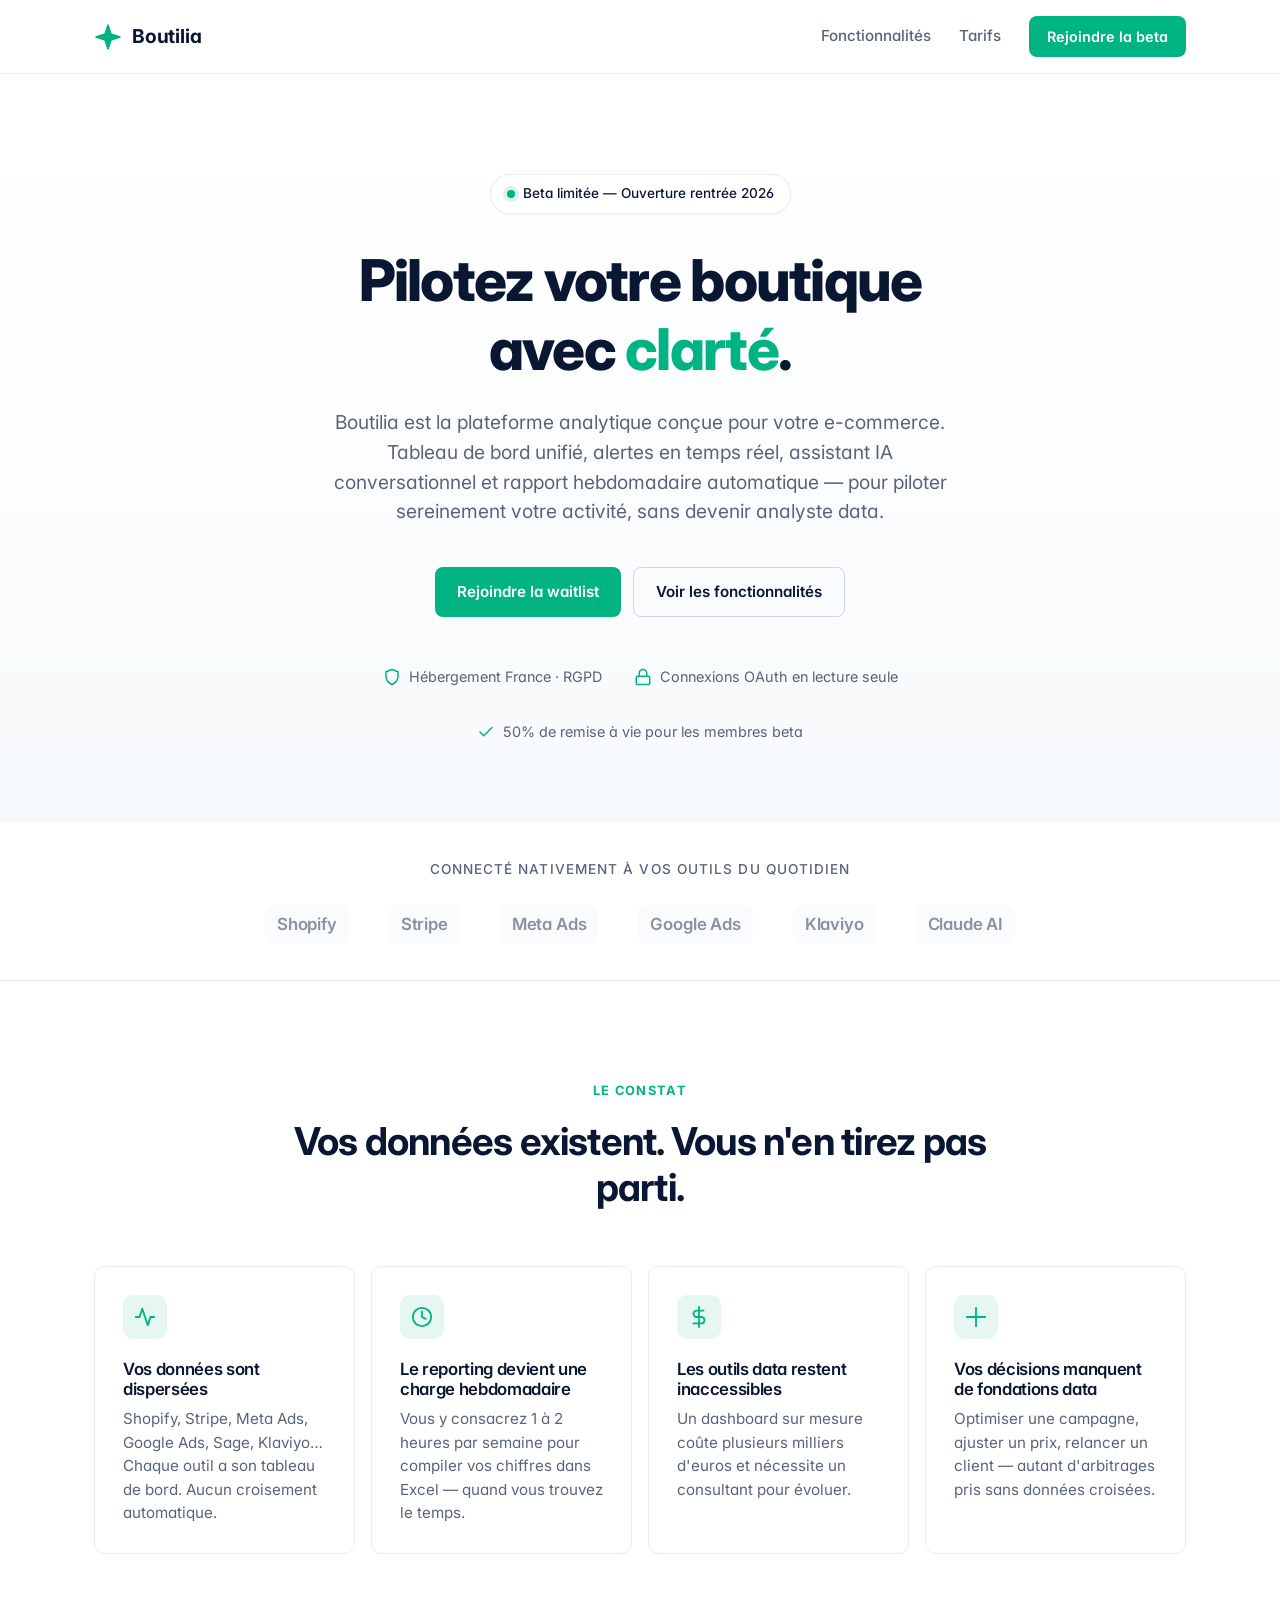
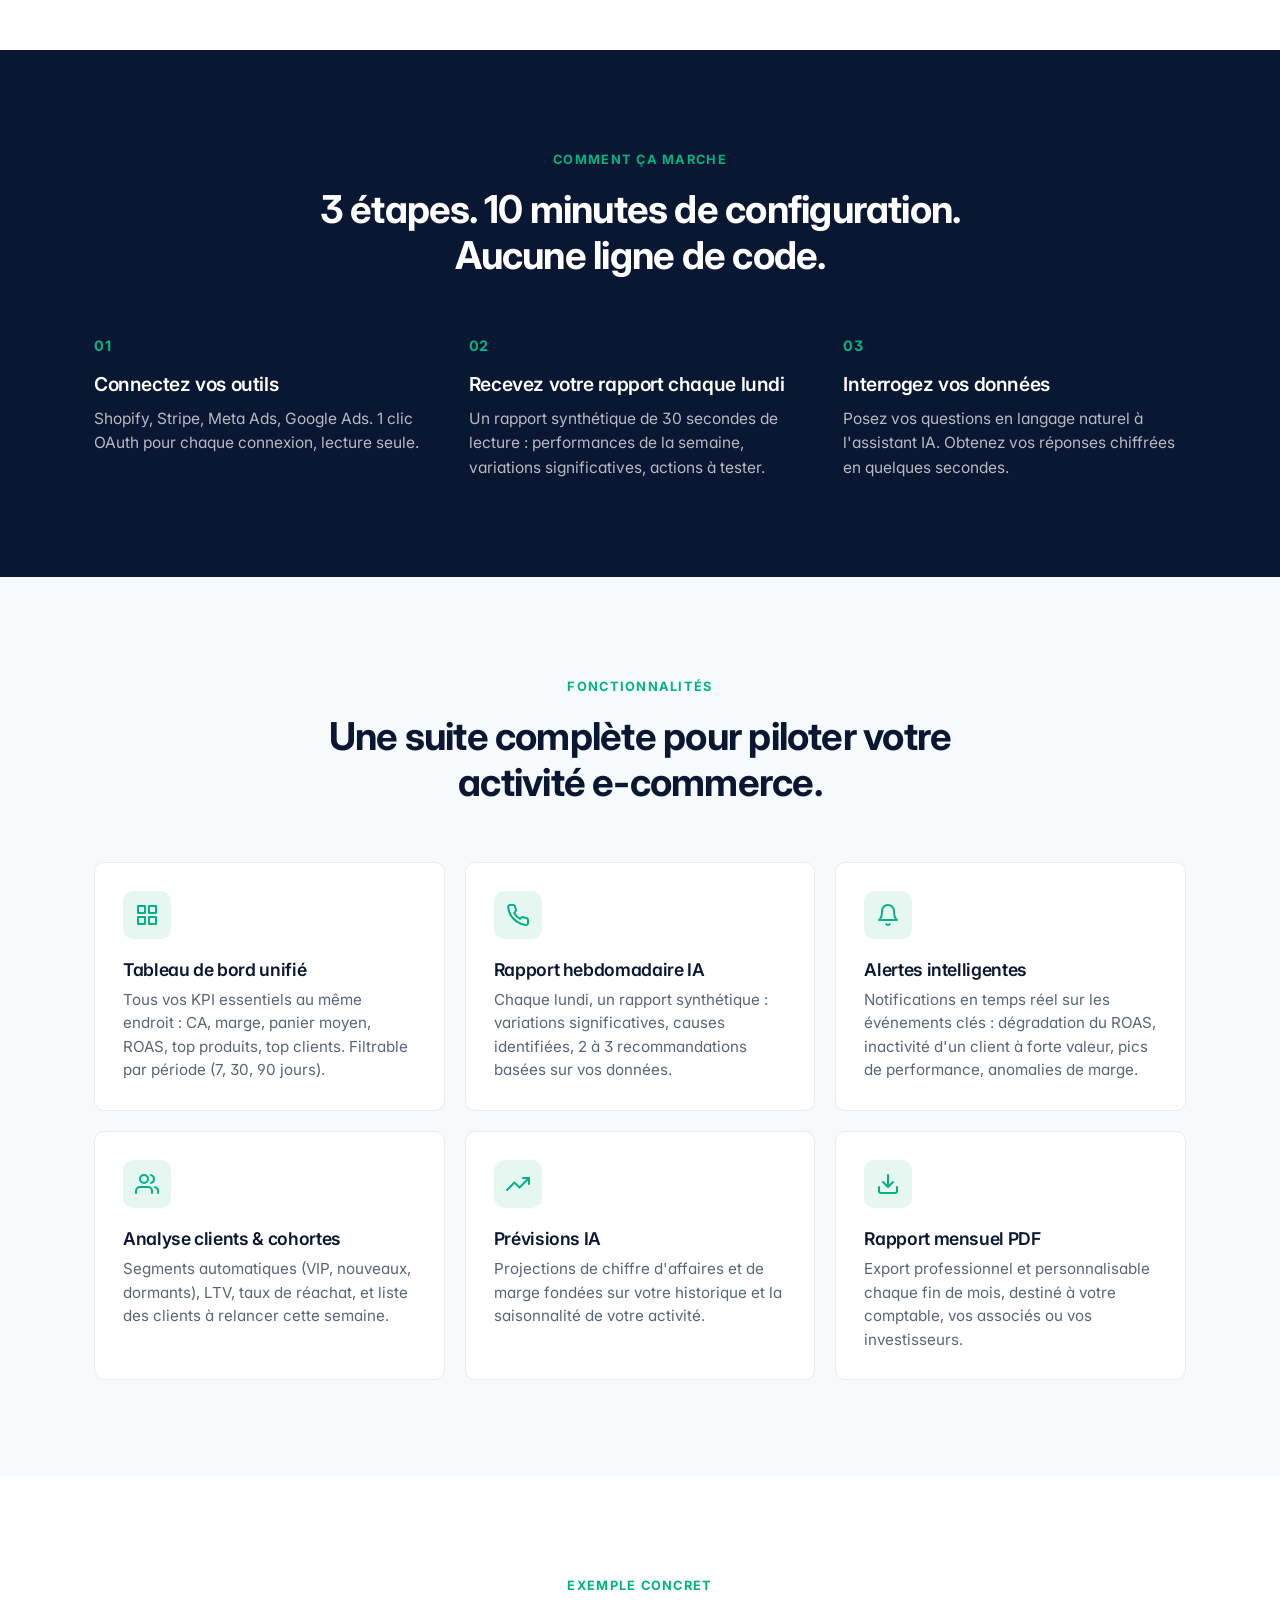
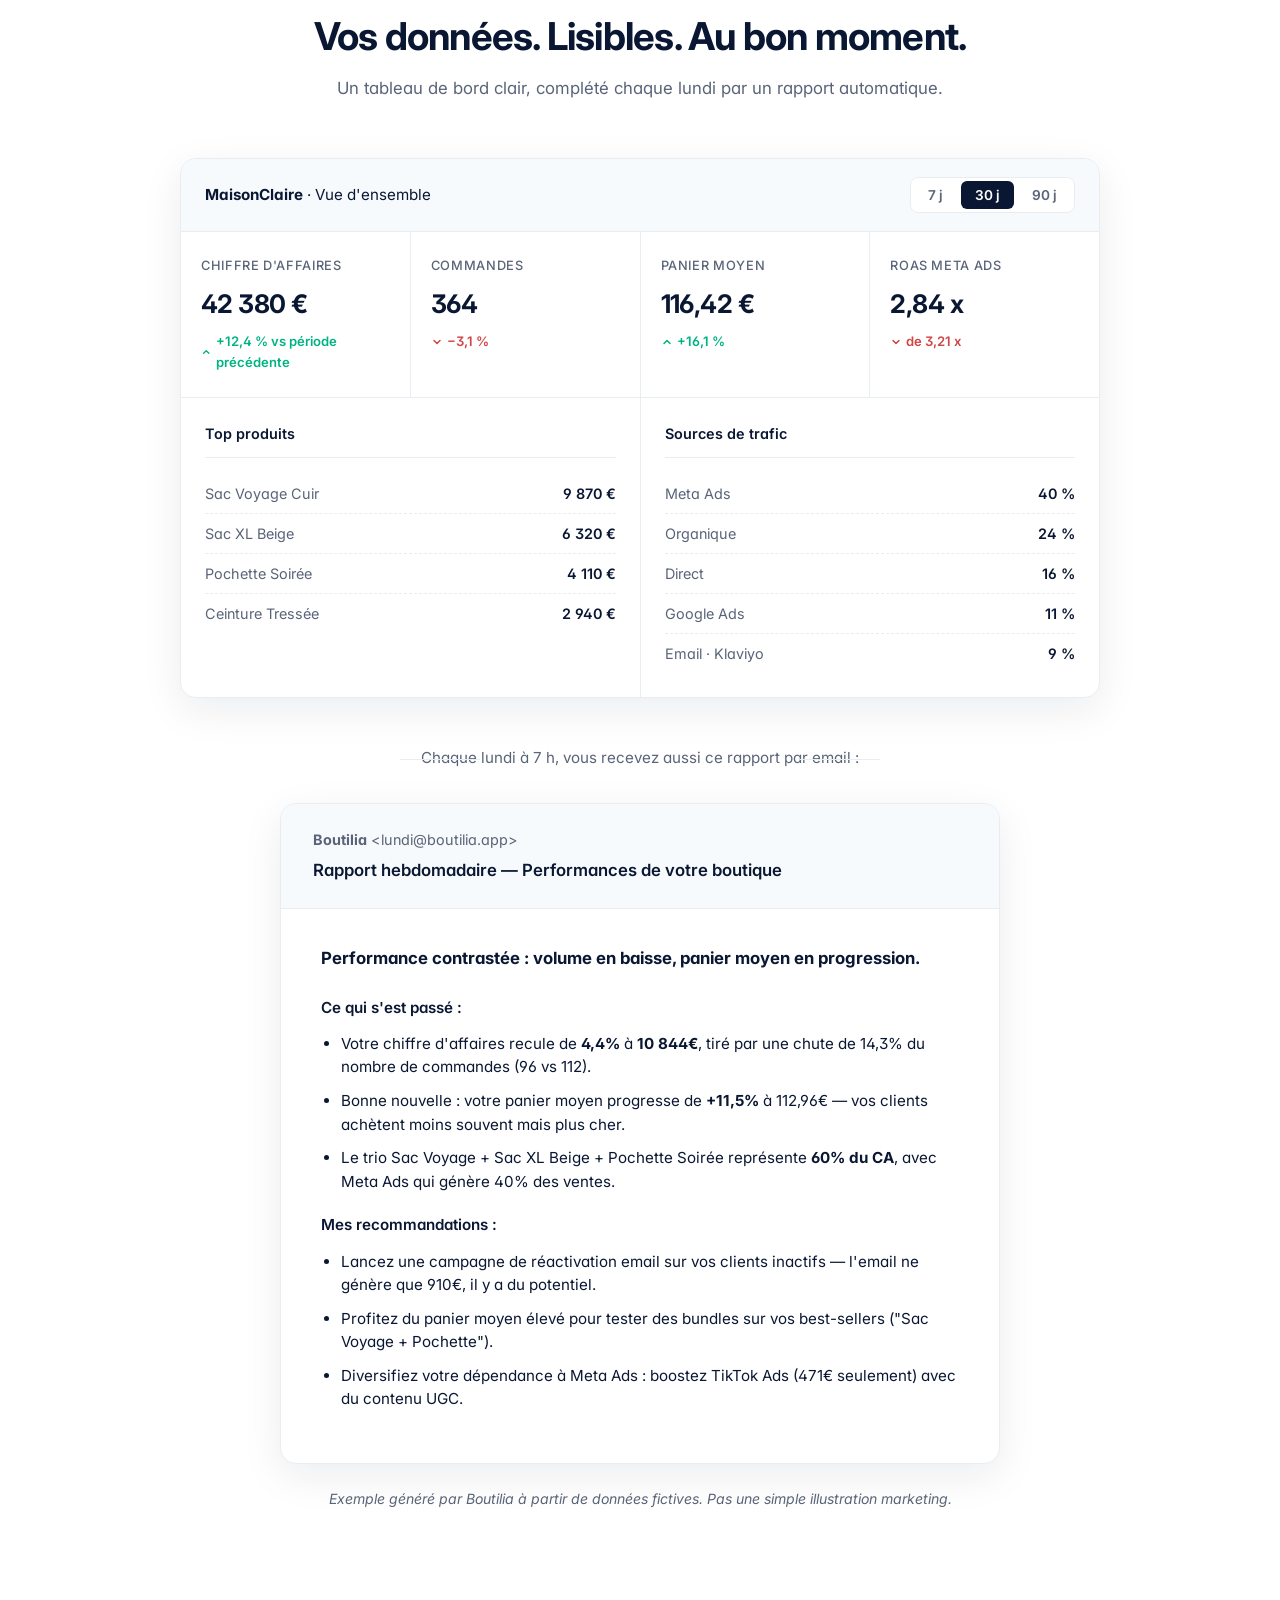
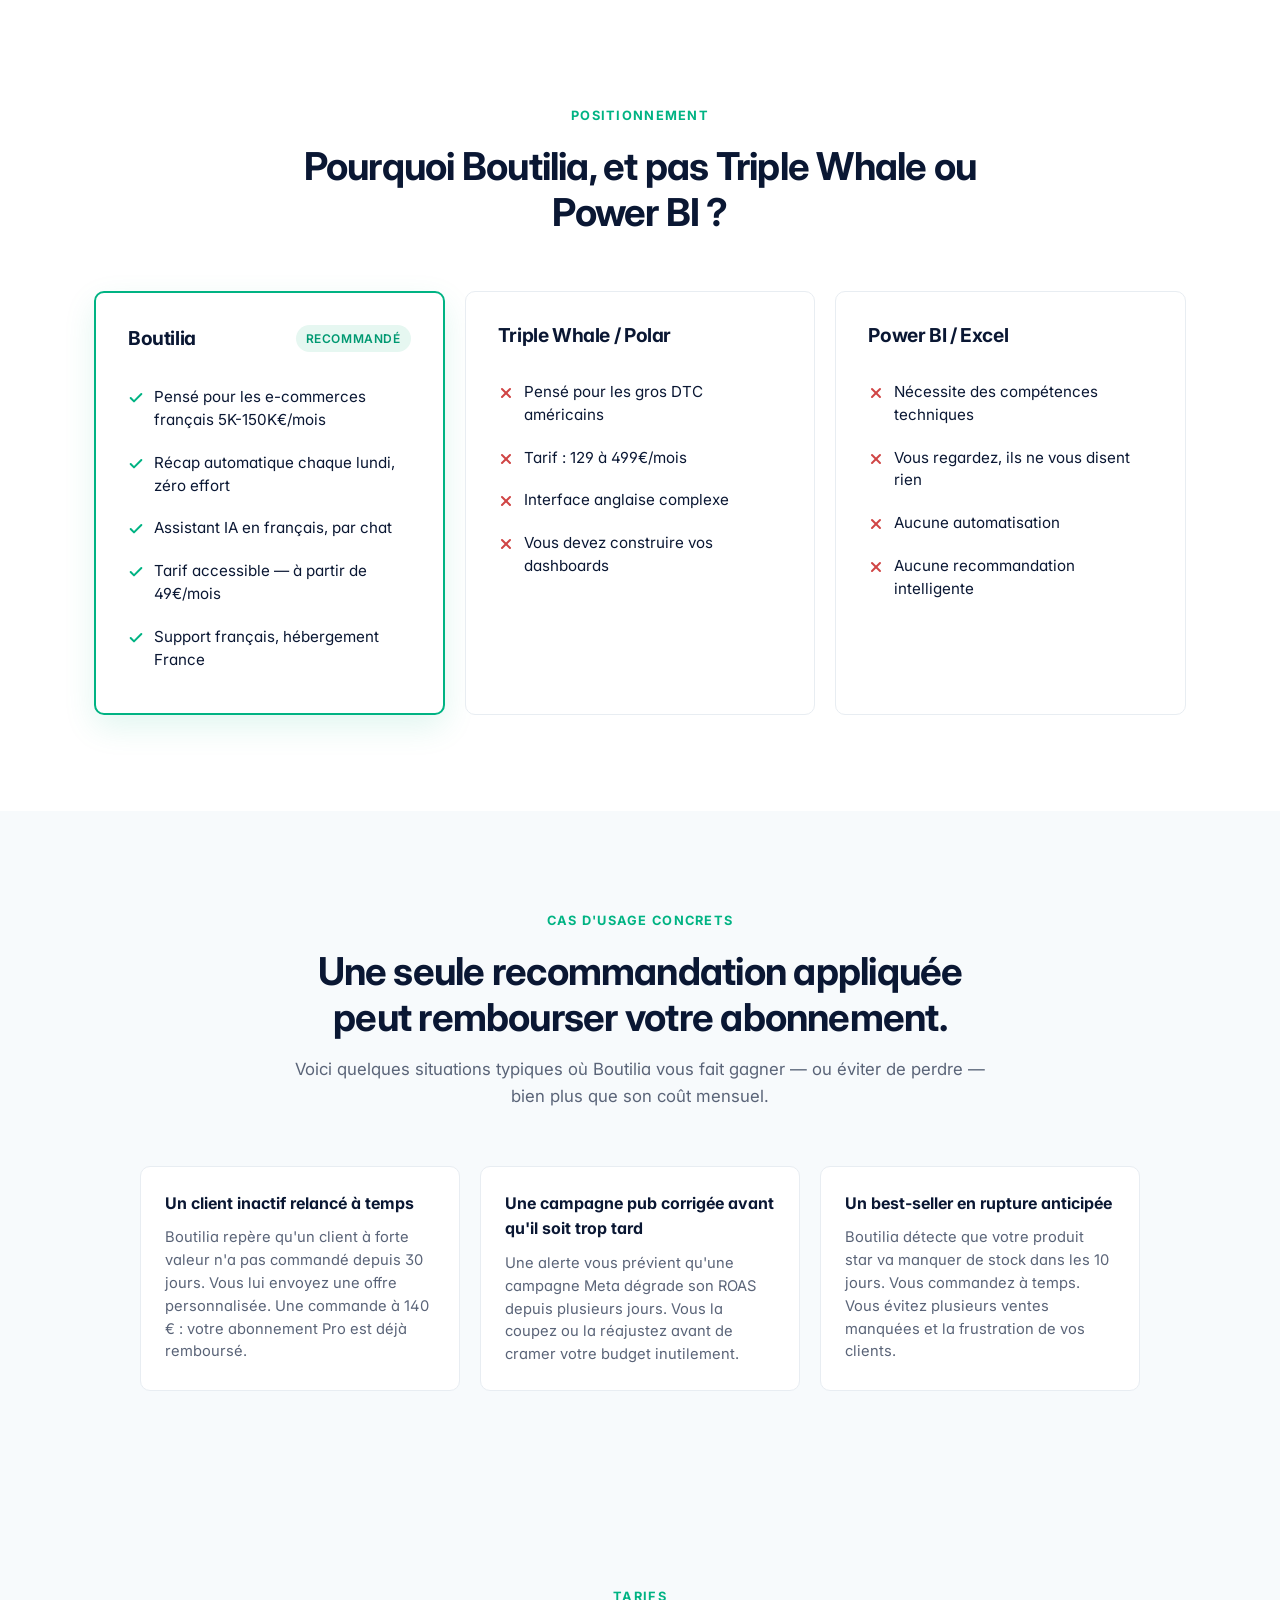
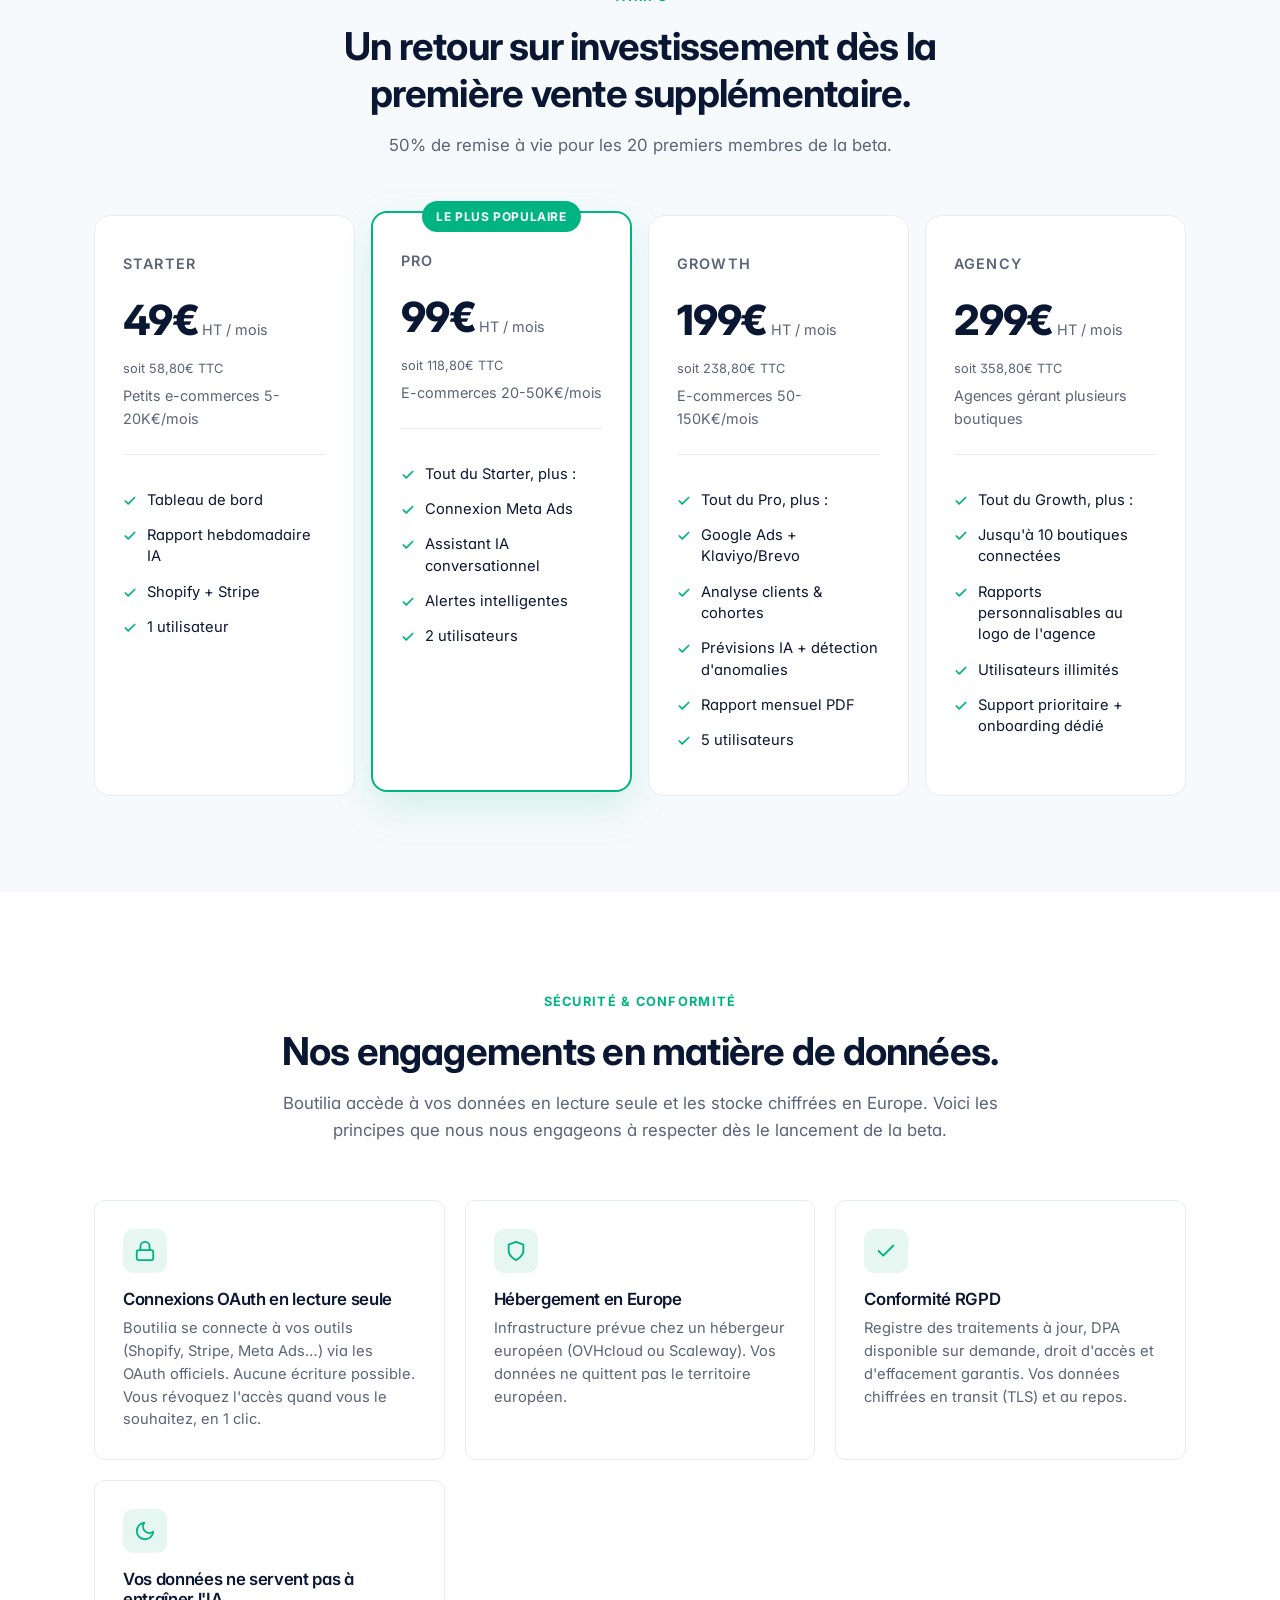
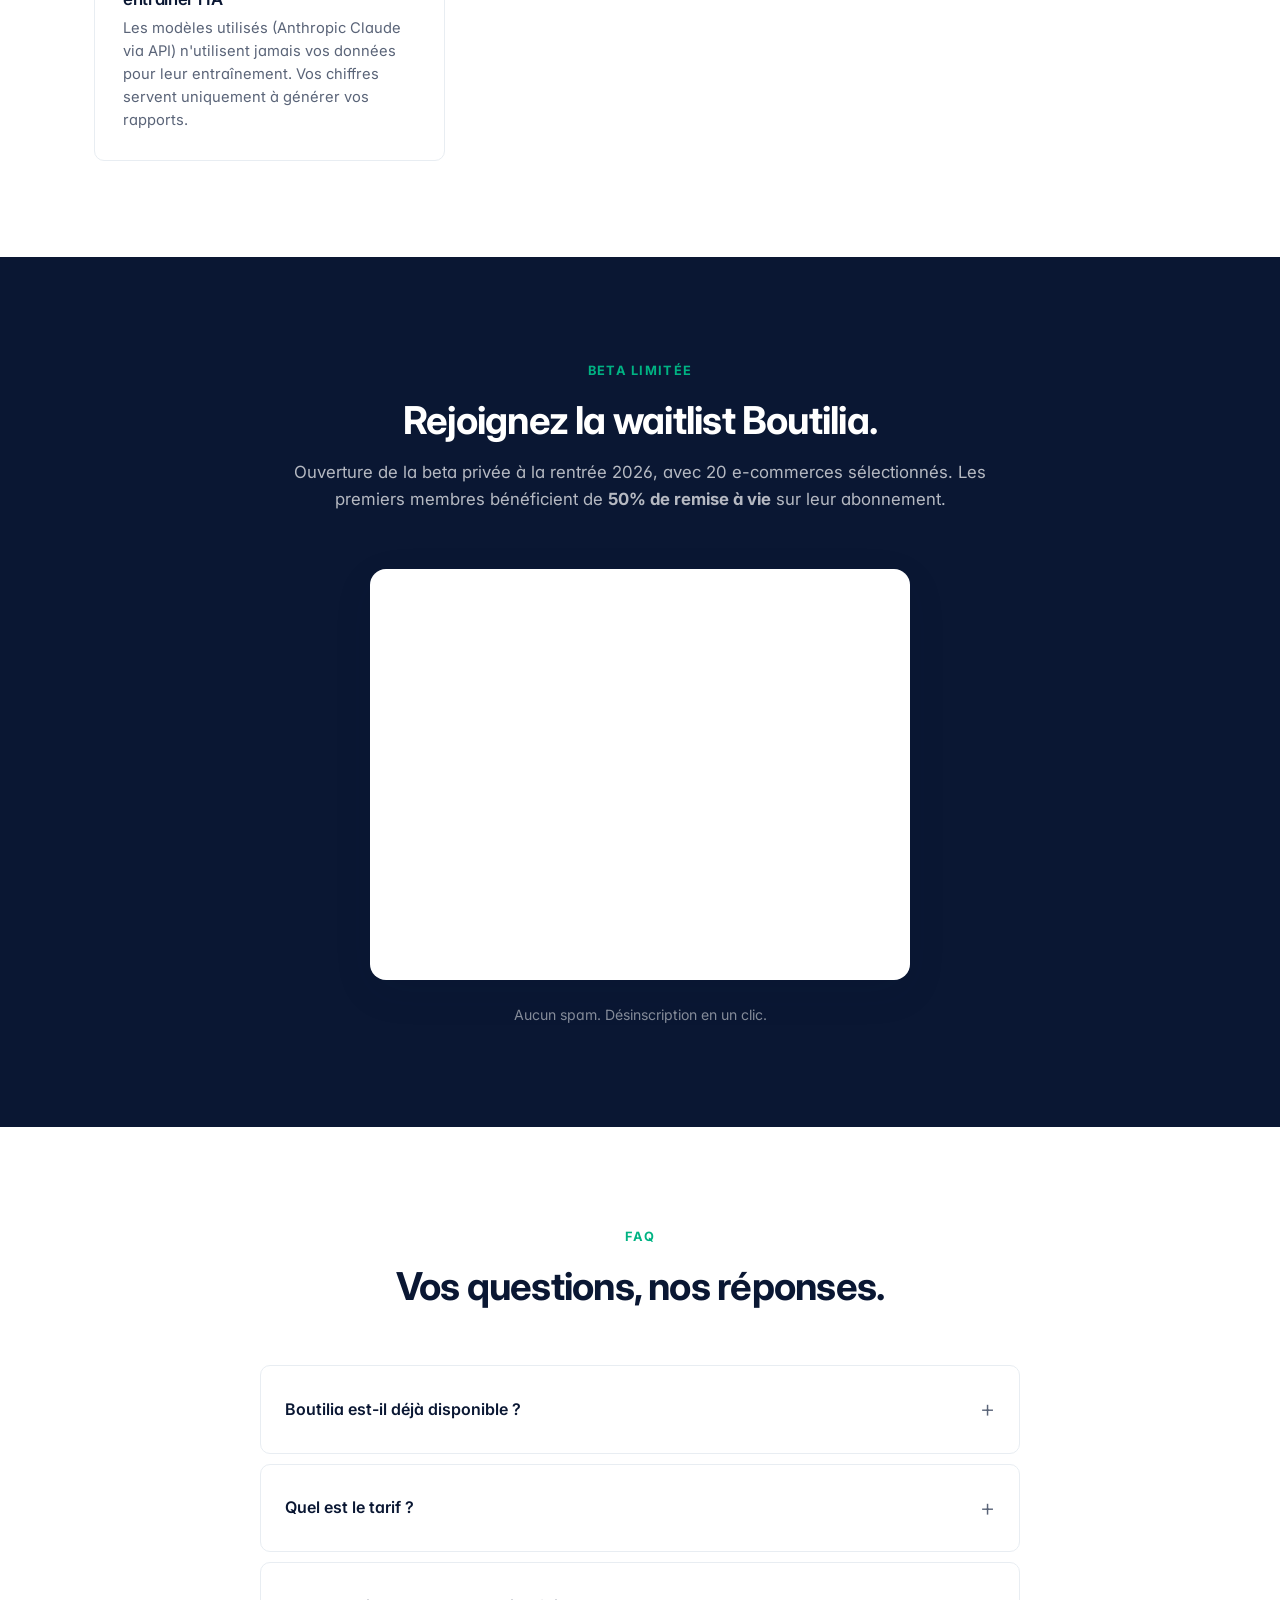
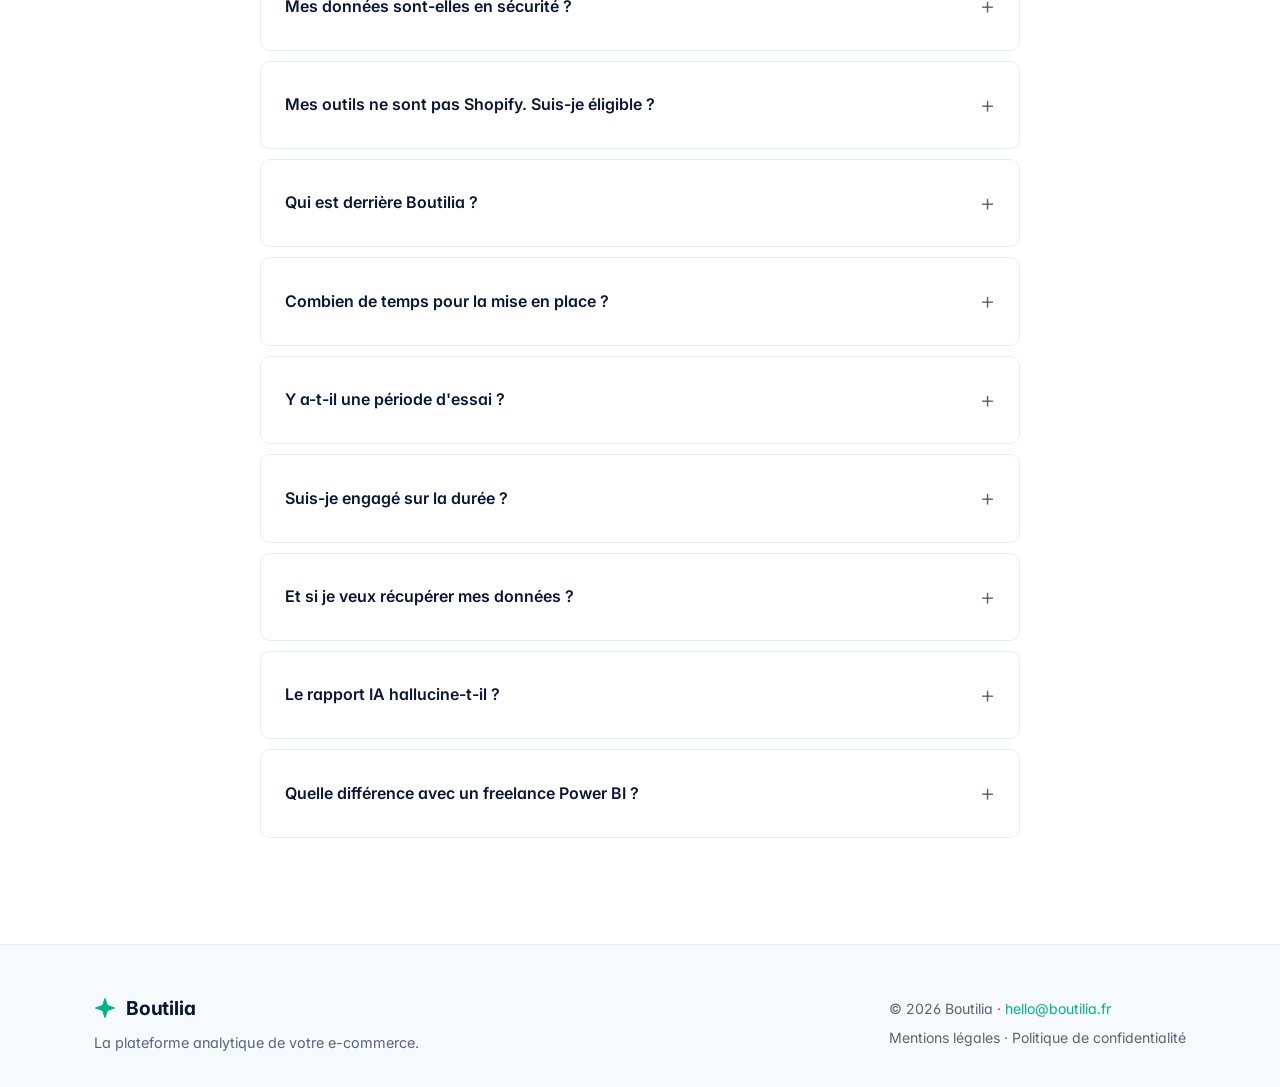
==== index.html @ 3c82848e "Initial landing" ====
<!DOCTYPE html>
<html lang="fr">
<head>
    <meta charset="UTF-8">
    <meta name="viewport" content="width=device-width, initial-scale=1.0">
    <title>Boutilia — La plateforme analytique intelligente pour votre e-commerce</title>
    <meta name="description" content="Tableau de bord, rapports IA et assistant conversationnel pour e-commerçants français. Pilotez votre boutique avec clarté, sans devenir analyste data.">

    <link rel="icon" type="image/svg+xml" href="favicon.svg">

    <link rel="preconnect" href="https://fonts.googleapis.com">
    <link rel="preconnect" href="https://fonts.gstatic.com" crossorigin>
    <link href="https://fonts.googleapis.com/css2?family=Inter:wght@400;500;600;700;800&display=swap" rel="stylesheet">

    <link rel="stylesheet" href="styles.css">
</head>
<body>

<nav>
    <div class="container nav-inner">
        <a href="#" class="logo">
            <svg width="28" height="28" viewBox="0 0 28 28" fill="none" xmlns="http://www.w3.org/2000/svg">
                <path d="M14 2L17 11L26 14L17 17L14 26L11 17L2 14L11 11L14 2Z" fill="#00B383" stroke="#00B383" stroke-width="1.5" stroke-linejoin="round"/>
            </svg>
            <span>Boutilia</span>
        </a>
        <div class="nav-actions">
            <a href="#features" class="nav-link">Fonctionnalités</a>
            <a href="#pricing" class="nav-link">Tarifs</a>
            <a href="#waitlist" class="btn btn-small">Rejoindre la beta</a>
        </div>
    </div>
</nav>

<!-- HERO -->
<section class="hero">
    <div class="container hero-inner">
        <div class="badge">
            <span class="badge-dot"></span>
            Beta limitée — Ouverture rentrée 2026
        </div>
        <h1>Pilotez votre boutique<br>avec <span class="accent">clarté</span>.</h1>
        <p class="lead">
            Boutilia est la plateforme analytique conçue pour votre e-commerce.
            Tableau de bord unifié, alertes en temps réel, assistant IA conversationnel
            et rapport hebdomadaire automatique — pour piloter sereinement votre activité,
            sans devenir analyste data.
        </p>
        <div class="hero-actions">
            <a href="#waitlist" class="btn btn-primary">Rejoindre la waitlist</a>
            <a href="#features" class="btn btn-ghost">Voir les fonctionnalités</a>
        </div>
        <div class="hero-trust">
            <div class="trust-item">
                <svg width="18" height="18" viewBox="0 0 24 24" fill="none" stroke="currentColor" stroke-width="2" stroke-linecap="round" stroke-linejoin="round">
                    <path d="M12 22s8-4 8-10V5l-8-3-8 3v7c0 6 8 10 8 10z"/>
                </svg>
                <span>Hébergement France · RGPD</span>
            </div>
            <div class="trust-item">
                <svg width="18" height="18" viewBox="0 0 24 24" fill="none" stroke="currentColor" stroke-width="2" stroke-linecap="round" stroke-linejoin="round">
                    <rect x="3" y="11" width="18" height="11" rx="2" ry="2"/>
                    <path d="M7 11V7a5 5 0 0 1 10 0v4"/>
                </svg>
                <span>Connexions OAuth en lecture seule</span>
            </div>
            <div class="trust-item">
                <svg width="18" height="18" viewBox="0 0 24 24" fill="none" stroke="currentColor" stroke-width="2" stroke-linecap="round" stroke-linejoin="round">
                    <polyline points="20 6 9 17 4 12"/>
                </svg>
                <span>50% de remise à vie pour les membres beta</span>
            </div>
        </div>
    </div>
</section>

<!-- TRUST BAR / LOGOS PARTENAIRES -->
<section class="trust-bar">
    <div class="container">
        <p class="trust-bar-label">Connecté nativement à vos outils du quotidien</p>
        <div class="logos-grid">
            <div class="brand-logo">Shopify</div>
            <div class="brand-logo">Stripe</div>
            <div class="brand-logo">Meta Ads</div>
            <div class="brand-logo">Google Ads</div>
            <div class="brand-logo">Klaviyo</div>
            <div class="brand-logo">Claude AI</div>
        </div>
    </div>
</section>

<!-- PROBLÈME -->
<section class="problem">
    <div class="container">
        <div class="section-head">
            <span class="eyebrow">Le constat</span>
            <h2>Vos données existent. Vous n'en tirez pas parti.</h2>
        </div>

        <div class="problems-grid">
            <div class="problem-card">
                <div class="icon-wrap">
                    <svg width="22" height="22" viewBox="0 0 24 24" fill="none" stroke="currentColor" stroke-width="2" stroke-linecap="round" stroke-linejoin="round">
                        <path d="M22 12h-4l-3 9L9 3l-3 9H2"/>
                    </svg>
                </div>
                <h3>Vos données sont dispersées</h3>
                <p>Shopify, Stripe, Meta Ads, Google Ads, Sage, Klaviyo… Chaque outil a son tableau de bord. Aucun croisement automatique.</p>
            </div>

            <div class="problem-card">
                <div class="icon-wrap">
                    <svg width="22" height="22" viewBox="0 0 24 24" fill="none" stroke="currentColor" stroke-width="2" stroke-linecap="round" stroke-linejoin="round">
                        <circle cx="12" cy="12" r="10"/>
                        <polyline points="12 6 12 12 16 14"/>
                    </svg>
                </div>
                <h3>Le reporting devient une charge hebdomadaire</h3>
                <p>Vous y consacrez 1 à 2 heures par semaine pour compiler vos chiffres dans Excel — quand vous trouvez le temps.</p>
            </div>

            <div class="problem-card">
                <div class="icon-wrap">
                    <svg width="22" height="22" viewBox="0 0 24 24" fill="none" stroke="currentColor" stroke-width="2" stroke-linecap="round" stroke-linejoin="round">
                        <line x1="12" y1="1" x2="12" y2="23"/>
                        <path d="M17 5H9.5a3.5 3.5 0 0 0 0 7h5a3.5 3.5 0 0 1 0 7H6"/>
                    </svg>
                </div>
                <h3>Les outils data restent inaccessibles</h3>
                <p>Un dashboard sur mesure coûte plusieurs milliers d'euros et nécessite un consultant pour évoluer.</p>
            </div>

            <div class="problem-card">
                <div class="icon-wrap">
                    <svg width="22" height="22" viewBox="0 0 24 24" fill="none" stroke="currentColor" stroke-width="2" stroke-linecap="round" stroke-linejoin="round">
                        <path d="M12 2v20M2 12h20"/>
                    </svg>
                </div>
                <h3>Vos décisions manquent de fondations data</h3>
                <p>Optimiser une campagne, ajuster un prix, relancer un client — autant d'arbitrages pris sans données croisées.</p>
            </div>
        </div>
    </div>
</section>

<!-- COMMENT ÇA MARCHE -->
<section class="how" id="how">
    <div class="container">
        <div class="section-head light">
            <span class="eyebrow">Comment ça marche</span>
            <h2>3 étapes. 10 minutes de configuration. Aucune ligne de code.</h2>
        </div>

        <div class="steps">
            <div class="step">
                <div class="step-num">01</div>
                <h3>Connectez vos outils</h3>
                <p>Shopify, Stripe, Meta Ads, Google Ads. 1 clic OAuth pour chaque connexion, lecture seule.</p>
            </div>
            <div class="step">
                <div class="step-num">02</div>
                <h3>Recevez votre rapport chaque lundi</h3>
                <p>Un rapport synthétique de 30 secondes de lecture : performances de la semaine, variations significatives, actions à tester.</p>
            </div>
            <div class="step">
                <div class="step-num">03</div>
                <h3>Interrogez vos données</h3>
                <p>Posez vos questions en langage naturel à l'assistant IA. Obtenez vos réponses chiffrées en quelques secondes.</p>
            </div>
        </div>
    </div>
</section>

<!-- FONCTIONNALITÉS -->
<section class="features" id="features">
    <div class="container">
        <div class="section-head">
            <span class="eyebrow">Fonctionnalités</span>
            <h2>Une suite complète pour piloter votre activité e-commerce.</h2>
        </div>

        <div class="features-grid">
            <div class="feature">
                <div class="feature-icon">
                    <svg width="24" height="24" viewBox="0 0 24 24" fill="none" stroke="currentColor" stroke-width="2" stroke-linecap="round" stroke-linejoin="round">
                        <rect x="3" y="3" width="7" height="7"/>
                        <rect x="14" y="3" width="7" height="7"/>
                        <rect x="14" y="14" width="7" height="7"/>
                        <rect x="3" y="14" width="7" height="7"/>
                    </svg>
                </div>
                <h3>Tableau de bord unifié</h3>
                <p>Tous vos KPI essentiels au même endroit : CA, marge, panier moyen, ROAS, top produits, top clients. Filtrable par période (7, 30, 90 jours).</p>
            </div>

            <div class="feature">
                <div class="feature-icon">
                    <svg width="24" height="24" viewBox="0 0 24 24" fill="none" stroke="currentColor" stroke-width="2" stroke-linecap="round" stroke-linejoin="round">
                        <path d="M22 16.92v3a2 2 0 0 1-2.18 2 19.79 19.79 0 0 1-8.63-3.07 19.5 19.5 0 0 1-6-6 19.79 19.79 0 0 1-3.07-8.67A2 2 0 0 1 4.11 2h3a2 2 0 0 1 2 1.72 12.84 12.84 0 0 0 .7 2.81 2 2 0 0 1-.45 2.11L8.09 9.91a16 16 0 0 0 6 6l1.27-1.27a2 2 0 0 1 2.11-.45 12.84 12.84 0 0 0 2.81.7A2 2 0 0 1 22 16.92z"/>
                    </svg>
                </div>
                <h3>Rapport hebdomadaire IA</h3>
                <p>Chaque lundi, un rapport synthétique : variations significatives, causes identifiées, 2 à 3 recommandations basées sur vos données.</p>
            </div>

            <div class="feature">
                <div class="feature-icon">
                    <svg width="24" height="24" viewBox="0 0 24 24" fill="none" stroke="currentColor" stroke-width="2" stroke-linecap="round" stroke-linejoin="round">
                        <path d="M18 8A6 6 0 0 0 6 8c0 7-3 9-3 9h18s-3-2-3-9"/>
                        <path d="M13.73 21a2 2 0 0 1-3.46 0"/>
                    </svg>
                </div>
                <h3>Alertes intelligentes</h3>
                <p>Notifications en temps réel sur les événements clés : dégradation du ROAS, inactivité d'un client à forte valeur, pics de performance, anomalies de marge.</p>
            </div>

            <div class="feature">
                <div class="feature-icon">
                    <svg width="24" height="24" viewBox="0 0 24 24" fill="none" stroke="currentColor" stroke-width="2" stroke-linecap="round" stroke-linejoin="round">
                        <path d="M17 21v-2a4 4 0 0 0-4-4H5a4 4 0 0 0-4 4v2"/>
                        <circle cx="9" cy="7" r="4"/>
                        <path d="M23 21v-2a4 4 0 0 0-3-3.87"/>
                        <path d="M16 3.13a4 4 0 0 1 0 7.75"/>
                    </svg>
                </div>
                <h3>Analyse clients & cohortes</h3>
                <p>Segments automatiques (VIP, nouveaux, dormants), LTV, taux de réachat, et liste des clients à relancer cette semaine.</p>
            </div>

            <div class="feature">
                <div class="feature-icon">
                    <svg width="24" height="24" viewBox="0 0 24 24" fill="none" stroke="currentColor" stroke-width="2" stroke-linecap="round" stroke-linejoin="round">
                        <polyline points="23 6 13.5 15.5 8.5 10.5 1 18"/>
                        <polyline points="17 6 23 6 23 12"/>
                    </svg>
                </div>
                <h3>Prévisions IA</h3>
                <p>Projections de chiffre d'affaires et de marge fondées sur votre historique et la saisonnalité de votre activité.</p>
            </div>

            <div class="feature">
                <div class="feature-icon">
                    <svg width="24" height="24" viewBox="0 0 24 24" fill="none" stroke="currentColor" stroke-width="2" stroke-linecap="round" stroke-linejoin="round">
                        <path d="M21 15v4a2 2 0 0 1-2 2H5a2 2 0 0 1-2-2v-4"/>
                        <polyline points="7 10 12 15 17 10"/>
                        <line x1="12" y1="15" x2="12" y2="3"/>
                    </svg>
                </div>
                <h3>Rapport mensuel PDF</h3>
                <p>Export professionnel et personnalisable chaque fin de mois, destiné à votre comptable, vos associés ou vos investisseurs.</p>
            </div>
        </div>
    </div>
</section>

<!-- DÉMO -->
<section class="demo">
    <div class="container">
        <div class="section-head">
            <span class="eyebrow">Exemple concret</span>
            <h2>Vos données. Lisibles. Au bon moment.</h2>
            <p class="section-sub">Un tableau de bord clair, complété chaque lundi par un rapport automatique.</p>
        </div>

        <!-- DASHBOARD MOCKUP -->
        <div class="dashboard-mockup">
            <div class="dash-header">
                <div class="dash-title">
                    <strong>MaisonClaire</strong> · Vue d'ensemble
                </div>
                <div class="dash-period">
                    <button>7 j</button>
                    <button class="active">30 j</button>
                    <button>90 j</button>
                </div>
            </div>
            <div class="dash-kpis">
                <div class="kpi-card">
                    <div class="kpi-label">Chiffre d'affaires</div>
                    <div class="kpi-value">42 380 €</div>
                    <div class="kpi-change positive">
                        <svg width="12" height="12" viewBox="0 0 24 24" fill="none" stroke="currentColor" stroke-width="3" stroke-linecap="round" stroke-linejoin="round"><polyline points="18 15 12 9 6 15"/></svg>
                        +12,4 % vs période précédente
                    </div>
                </div>
                <div class="kpi-card">
                    <div class="kpi-label">Commandes</div>
                    <div class="kpi-value">364</div>
                    <div class="kpi-change negative">
                        <svg width="12" height="12" viewBox="0 0 24 24" fill="none" stroke="currentColor" stroke-width="3" stroke-linecap="round" stroke-linejoin="round"><polyline points="6 9 12 15 18 9"/></svg>
                        −3,1 %
                    </div>
                </div>
                <div class="kpi-card">
                    <div class="kpi-label">Panier moyen</div>
                    <div class="kpi-value">116,42 €</div>
                    <div class="kpi-change positive">
                        <svg width="12" height="12" viewBox="0 0 24 24" fill="none" stroke="currentColor" stroke-width="3" stroke-linecap="round" stroke-linejoin="round"><polyline points="18 15 12 9 6 15"/></svg>
                        +16,1 %
                    </div>
                </div>
                <div class="kpi-card">
                    <div class="kpi-label">ROAS Meta Ads</div>
                    <div class="kpi-value">2,84 x</div>
                    <div class="kpi-change negative">
                        <svg width="12" height="12" viewBox="0 0 24 24" fill="none" stroke="currentColor" stroke-width="3" stroke-linecap="round" stroke-linejoin="round"><polyline points="6 9 12 15 18 9"/></svg>
                        de 3,21 x
                    </div>
                </div>
            </div>
            <div class="dash-grid">
                <div class="dash-block">
                    <div class="dash-block-title">Top produits</div>
                    <ul class="dash-list">
                        <li><span>Sac Voyage Cuir</span> <strong>9 870 €</strong></li>
                        <li><span>Sac XL Beige</span> <strong>6 320 €</strong></li>
                        <li><span>Pochette Soirée</span> <strong>4 110 €</strong></li>
                        <li><span>Ceinture Tressée</span> <strong>2 940 €</strong></li>
                    </ul>
                </div>
                <div class="dash-block">
                    <div class="dash-block-title">Sources de trafic</div>
                    <ul class="dash-list">
                        <li><span>Meta Ads</span> <strong>40 %</strong></li>
                        <li><span>Organique</span> <strong>24 %</strong></li>
                        <li><span>Direct</span> <strong>16 %</strong></li>
                        <li><span>Google Ads</span> <strong>11 %</strong></li>
                        <li><span>Email · Klaviyo</span> <strong>9 %</strong></li>
                    </ul>
                </div>
            </div>
        </div>

        <p class="demo-divider">Chaque lundi à 7 h, vous recevez aussi ce rapport par email :</p>

        <div class="email-mockup">
            <div class="email-header">
                <div class="email-from"><strong>Boutilia</strong> &lt;lundi@boutilia.app&gt;</div>
                <div class="email-subject">Rapport hebdomadaire — Performances de votre boutique</div>
            </div>
            <div class="email-body">
                <p class="email-intro"><strong>Performance contrastée : volume en baisse, panier moyen en progression.</strong></p>

                <p class="email-section-title">Ce qui s'est passé :</p>
                <ul>
                    <li>Votre chiffre d'affaires recule de <strong>4,4%</strong> à <strong>10 844€</strong>, tiré par une chute de 14,3% du nombre de commandes (96 vs 112).</li>
                    <li>Bonne nouvelle : votre panier moyen progresse de <strong>+11,5%</strong> à 112,96€ — vos clients achètent moins souvent mais plus cher.</li>
                    <li>Le trio Sac Voyage + Sac XL Beige + Pochette Soirée représente <strong>60% du CA</strong>, avec Meta Ads qui génère 40% des ventes.</li>
                </ul>

                <p class="email-section-title">Mes recommandations :</p>
                <ul>
                    <li>Lancez une campagne de réactivation email sur vos clients inactifs — l'email ne génère que 910€, il y a du potentiel.</li>
                    <li>Profitez du panier moyen élevé pour tester des bundles sur vos best-sellers ("Sac Voyage + Pochette").</li>
                    <li>Diversifiez votre dépendance à Meta Ads : boostez TikTok Ads (471€ seulement) avec du contenu UGC.</li>
                </ul>
            </div>
        </div>
        <p class="demo-caption">Exemple généré par Boutilia à partir de données fictives. Pas une simple illustration marketing.</p>
    </div>
</section>

<!-- COMPARAISON -->
<section class="why">
    <div class="container">
        <div class="section-head">
            <span class="eyebrow">Positionnement</span>
            <h2>Pourquoi Boutilia, et pas Triple Whale ou Power BI ?</h2>
        </div>

        <div class="compare-grid">
            <div class="compare-card highlight">
                <div class="compare-head">
                    <h3>Boutilia</h3>
                    <span class="badge-pro">Recommandé</span>
                </div>
                <ul>
                    <li><svg width="16" height="16" viewBox="0 0 24 24" fill="none" stroke="#00B383" stroke-width="3" stroke-linecap="round" stroke-linejoin="round"><polyline points="20 6 9 17 4 12"/></svg>Pensé pour les e-commerces français 5K-150K€/mois</li>
                    <li><svg width="16" height="16" viewBox="0 0 24 24" fill="none" stroke="#00B383" stroke-width="3" stroke-linecap="round" stroke-linejoin="round"><polyline points="20 6 9 17 4 12"/></svg>Récap automatique chaque lundi, zéro effort</li>
                    <li><svg width="16" height="16" viewBox="0 0 24 24" fill="none" stroke="#00B383" stroke-width="3" stroke-linecap="round" stroke-linejoin="round"><polyline points="20 6 9 17 4 12"/></svg>Assistant IA en français, par chat</li>
                    <li><svg width="16" height="16" viewBox="0 0 24 24" fill="none" stroke="#00B383" stroke-width="3" stroke-linecap="round" stroke-linejoin="round"><polyline points="20 6 9 17 4 12"/></svg>Tarif accessible — à partir de 49€/mois</li>
                    <li><svg width="16" height="16" viewBox="0 0 24 24" fill="none" stroke="#00B383" stroke-width="3" stroke-linecap="round" stroke-linejoin="round"><polyline points="20 6 9 17 4 12"/></svg>Support français, hébergement France</li>
                </ul>
            </div>

            <div class="compare-card">
                <div class="compare-head">
                    <h3>Triple Whale / Polar</h3>
                </div>
                <ul>
                    <li><svg width="16" height="16" viewBox="0 0 24 24" fill="none" stroke="#D04545" stroke-width="3" stroke-linecap="round" stroke-linejoin="round"><line x1="18" y1="6" x2="6" y2="18"/><line x1="6" y1="6" x2="18" y2="18"/></svg>Pensé pour les gros DTC américains</li>
                    <li><svg width="16" height="16" viewBox="0 0 24 24" fill="none" stroke="#D04545" stroke-width="3" stroke-linecap="round" stroke-linejoin="round"><line x1="18" y1="6" x2="6" y2="18"/><line x1="6" y1="6" x2="18" y2="18"/></svg>Tarif : 129 à 499€/mois</li>
                    <li><svg width="16" height="16" viewBox="0 0 24 24" fill="none" stroke="#D04545" stroke-width="3" stroke-linecap="round" stroke-linejoin="round"><line x1="18" y1="6" x2="6" y2="18"/><line x1="6" y1="6" x2="18" y2="18"/></svg>Interface anglaise complexe</li>
                    <li><svg width="16" height="16" viewBox="0 0 24 24" fill="none" stroke="#D04545" stroke-width="3" stroke-linecap="round" stroke-linejoin="round"><line x1="18" y1="6" x2="6" y2="18"/><line x1="6" y1="6" x2="18" y2="18"/></svg>Vous devez construire vos dashboards</li>
                </ul>
            </div>

            <div class="compare-card">
                <div class="compare-head">
                    <h3>Power BI / Excel</h3>
                </div>
                <ul>
                    <li><svg width="16" height="16" viewBox="0 0 24 24" fill="none" stroke="#D04545" stroke-width="3" stroke-linecap="round" stroke-linejoin="round"><line x1="18" y1="6" x2="6" y2="18"/><line x1="6" y1="6" x2="18" y2="18"/></svg>Nécessite des compétences techniques</li>
                    <li><svg width="16" height="16" viewBox="0 0 24 24" fill="none" stroke="#D04545" stroke-width="3" stroke-linecap="round" stroke-linejoin="round"><line x1="18" y1="6" x2="6" y2="18"/><line x1="6" y1="6" x2="18" y2="18"/></svg>Vous regardez, ils ne vous disent rien</li>
                    <li><svg width="16" height="16" viewBox="0 0 24 24" fill="none" stroke="#D04545" stroke-width="3" stroke-linecap="round" stroke-linejoin="round"><line x1="18" y1="6" x2="6" y2="18"/><line x1="6" y1="6" x2="18" y2="18"/></svg>Aucune automatisation</li>
                    <li><svg width="16" height="16" viewBox="0 0 24 24" fill="none" stroke="#D04545" stroke-width="3" stroke-linecap="round" stroke-linejoin="round"><line x1="18" y1="6" x2="6" y2="18"/><line x1="6" y1="6" x2="18" y2="18"/></svg>Aucune recommandation intelligente</li>
                </ul>
            </div>
        </div>
    </div>
</section>

<!-- ROI -->
<section class="roi">
    <div class="container">
        <div class="section-head">
            <span class="eyebrow">Cas d'usage concrets</span>
            <h2>Une seule recommandation appliquée peut rembourser votre abonnement.</h2>
            <p class="section-sub">Voici quelques situations typiques où Boutilia vous fait gagner — ou éviter de perdre — bien plus que son coût mensuel.</p>
        </div>

        <div class="roi-examples">
            <div class="roi-example">
                <div class="roi-example-title">Un client inactif relancé à temps</div>
                <p>Boutilia repère qu'un client à forte valeur n'a pas commandé depuis 30 jours. Vous lui envoyez une offre personnalisée. Une commande à 140 € : votre abonnement Pro est déjà remboursé.</p>
            </div>
            <div class="roi-example">
                <div class="roi-example-title">Une campagne pub corrigée avant qu'il soit trop tard</div>
                <p>Une alerte vous prévient qu'une campagne Meta dégrade son ROAS depuis plusieurs jours. Vous la coupez ou la réajustez avant de cramer votre budget inutilement.</p>
            </div>
            <div class="roi-example">
                <div class="roi-example-title">Un best-seller en rupture anticipée</div>
                <p>Boutilia détecte que votre produit star va manquer de stock dans les 10 jours. Vous commandez à temps. Vous évitez plusieurs ventes manquées et la frustration de vos clients.</p>
            </div>
        </div>
    </div>
</section>

<!-- PRICING -->
<section class="pricing" id="pricing">
    <div class="container">
        <div class="section-head">
            <span class="eyebrow">Tarifs</span>
            <h2>Un retour sur investissement dès la première vente supplémentaire.</h2>
            <p class="section-sub">50% de remise à vie pour les 20 premiers membres de la beta.</p>
        </div>

        <div class="pricing-grid pricing-4">
            <div class="pricing-card">
                <div class="plan-name">Starter</div>
                <div class="plan-price"><span class="price">49€</span> <span class="period">HT / mois</span></div>
                <p class="plan-ttc">soit 58,80€ TTC</p>
                <p class="plan-target">Petits e-commerces 5-20K€/mois</p>
                <ul class="plan-features">
                    <li><svg width="14" height="14" viewBox="0 0 24 24" fill="none" stroke="#00B383" stroke-width="3" stroke-linecap="round" stroke-linejoin="round"><polyline points="20 6 9 17 4 12"/></svg>Tableau de bord</li>
                    <li><svg width="14" height="14" viewBox="0 0 24 24" fill="none" stroke="#00B383" stroke-width="3" stroke-linecap="round" stroke-linejoin="round"><polyline points="20 6 9 17 4 12"/></svg>Rapport hebdomadaire IA</li>
                    <li><svg width="14" height="14" viewBox="0 0 24 24" fill="none" stroke="#00B383" stroke-width="3" stroke-linecap="round" stroke-linejoin="round"><polyline points="20 6 9 17 4 12"/></svg>Shopify + Stripe</li>
                    <li><svg width="14" height="14" viewBox="0 0 24 24" fill="none" stroke="#00B383" stroke-width="3" stroke-linecap="round" stroke-linejoin="round"><polyline points="20 6 9 17 4 12"/></svg>1 utilisateur</li>
                </ul>
            </div>

            <div class="pricing-card highlight">
                <div class="plan-badge">Le plus populaire</div>
                <div class="plan-name">Pro</div>
                <div class="plan-price"><span class="price">99€</span> <span class="period">HT / mois</span></div>
                <p class="plan-ttc">soit 118,80€ TTC</p>
                <p class="plan-target">E-commerces 20-50K€/mois</p>
                <ul class="plan-features">
                    <li><svg width="14" height="14" viewBox="0 0 24 24" fill="none" stroke="#00B383" stroke-width="3" stroke-linecap="round" stroke-linejoin="round"><polyline points="20 6 9 17 4 12"/></svg>Tout du Starter, plus :</li>
                    <li><svg width="14" height="14" viewBox="0 0 24 24" fill="none" stroke="#00B383" stroke-width="3" stroke-linecap="round" stroke-linejoin="round"><polyline points="20 6 9 17 4 12"/></svg>Connexion Meta Ads</li>
                    <li><svg width="14" height="14" viewBox="0 0 24 24" fill="none" stroke="#00B383" stroke-width="3" stroke-linecap="round" stroke-linejoin="round"><polyline points="20 6 9 17 4 12"/></svg>Assistant IA conversationnel</li>
                    <li><svg width="14" height="14" viewBox="0 0 24 24" fill="none" stroke="#00B383" stroke-width="3" stroke-linecap="round" stroke-linejoin="round"><polyline points="20 6 9 17 4 12"/></svg>Alertes intelligentes</li>
                    <li><svg width="14" height="14" viewBox="0 0 24 24" fill="none" stroke="#00B383" stroke-width="3" stroke-linecap="round" stroke-linejoin="round"><polyline points="20 6 9 17 4 12"/></svg>2 utilisateurs</li>
                </ul>
            </div>

            <div class="pricing-card">
                <div class="plan-name">Growth</div>
                <div class="plan-price"><span class="price">199€</span> <span class="period">HT / mois</span></div>
                <p class="plan-ttc">soit 238,80€ TTC</p>
                <p class="plan-target">E-commerces 50-150K€/mois</p>
                <ul class="plan-features">
                    <li><svg width="14" height="14" viewBox="0 0 24 24" fill="none" stroke="#00B383" stroke-width="3" stroke-linecap="round" stroke-linejoin="round"><polyline points="20 6 9 17 4 12"/></svg>Tout du Pro, plus :</li>
                    <li><svg width="14" height="14" viewBox="0 0 24 24" fill="none" stroke="#00B383" stroke-width="3" stroke-linecap="round" stroke-linejoin="round"><polyline points="20 6 9 17 4 12"/></svg>Google Ads + Klaviyo/Brevo</li>
                    <li><svg width="14" height="14" viewBox="0 0 24 24" fill="none" stroke="#00B383" stroke-width="3" stroke-linecap="round" stroke-linejoin="round"><polyline points="20 6 9 17 4 12"/></svg>Analyse clients & cohortes</li>
                    <li><svg width="14" height="14" viewBox="0 0 24 24" fill="none" stroke="#00B383" stroke-width="3" stroke-linecap="round" stroke-linejoin="round"><polyline points="20 6 9 17 4 12"/></svg>Prévisions IA + détection d'anomalies</li>
                    <li><svg width="14" height="14" viewBox="0 0 24 24" fill="none" stroke="#00B383" stroke-width="3" stroke-linecap="round" stroke-linejoin="round"><polyline points="20 6 9 17 4 12"/></svg>Rapport mensuel PDF</li>
                    <li><svg width="14" height="14" viewBox="0 0 24 24" fill="none" stroke="#00B383" stroke-width="3" stroke-linecap="round" stroke-linejoin="round"><polyline points="20 6 9 17 4 12"/></svg>5 utilisateurs</li>
                </ul>
            </div>

            <div class="pricing-card">
                <div class="plan-name">Agency</div>
                <div class="plan-price"><span class="price">299€</span> <span class="period">HT / mois</span></div>
                <p class="plan-ttc">soit 358,80€ TTC</p>
                <p class="plan-target">Agences gérant plusieurs boutiques</p>
                <ul class="plan-features">
                    <li><svg width="14" height="14" viewBox="0 0 24 24" fill="none" stroke="#00B383" stroke-width="3" stroke-linecap="round" stroke-linejoin="round"><polyline points="20 6 9 17 4 12"/></svg>Tout du Growth, plus :</li>
                    <li><svg width="14" height="14" viewBox="0 0 24 24" fill="none" stroke="#00B383" stroke-width="3" stroke-linecap="round" stroke-linejoin="round"><polyline points="20 6 9 17 4 12"/></svg>Jusqu'à 10 boutiques connectées</li>
                    <li><svg width="14" height="14" viewBox="0 0 24 24" fill="none" stroke="#00B383" stroke-width="3" stroke-linecap="round" stroke-linejoin="round"><polyline points="20 6 9 17 4 12"/></svg>Rapports personnalisables au logo de l'agence</li>
                    <li><svg width="14" height="14" viewBox="0 0 24 24" fill="none" stroke="#00B383" stroke-width="3" stroke-linecap="round" stroke-linejoin="round"><polyline points="20 6 9 17 4 12"/></svg>Utilisateurs illimités</li>
                    <li><svg width="14" height="14" viewBox="0 0 24 24" fill="none" stroke="#00B383" stroke-width="3" stroke-linecap="round" stroke-linejoin="round"><polyline points="20 6 9 17 4 12"/></svg>Support prioritaire + onboarding dédié</li>
                </ul>
            </div>
        </div>
    </div>
</section>

<!-- SÉCURITÉ -->
<section class="security">
    <div class="container">
        <div class="section-head">
            <span class="eyebrow">Sécurité & Conformité</span>
            <h2>Nos engagements en matière de données.</h2>
            <p class="section-sub">Boutilia accède à vos données en lecture seule et les stocke chiffrées en Europe. Voici les principes que nous nous engageons à respecter dès le lancement de la beta.</p>
        </div>

        <div class="security-grid">
            <div class="security-card">
                <div class="feature-icon">
                    <svg width="22" height="22" viewBox="0 0 24 24" fill="none" stroke="currentColor" stroke-width="2" stroke-linecap="round" stroke-linejoin="round">
                        <rect x="3" y="11" width="18" height="11" rx="2" ry="2"/>
                        <path d="M7 11V7a5 5 0 0 1 10 0v4"/>
                    </svg>
                </div>
                <h3>Connexions OAuth en lecture seule</h3>
                <p>Boutilia se connecte à vos outils (Shopify, Stripe, Meta Ads…) via les OAuth officiels. Aucune écriture possible. Vous révoquez l'accès quand vous le souhaitez, en 1 clic.</p>
            </div>

            <div class="security-card">
                <div class="feature-icon">
                    <svg width="22" height="22" viewBox="0 0 24 24" fill="none" stroke="currentColor" stroke-width="2" stroke-linecap="round" stroke-linejoin="round">
                        <path d="M12 22s8-4 8-10V5l-8-3-8 3v7c0 6 8 10 8 10z"/>
                    </svg>
                </div>
                <h3>Hébergement en Europe</h3>
                <p>Infrastructure prévue chez un hébergeur européen (OVHcloud ou Scaleway). Vos données ne quittent pas le territoire européen.</p>
            </div>

            <div class="security-card">
                <div class="feature-icon">
                    <svg width="22" height="22" viewBox="0 0 24 24" fill="none" stroke="currentColor" stroke-width="2" stroke-linecap="round" stroke-linejoin="round">
                        <polyline points="20 6 9 17 4 12"/>
                    </svg>
                </div>
                <h3>Conformité RGPD</h3>
                <p>Registre des traitements à jour, DPA disponible sur demande, droit d'accès et d'effacement garantis. Vos données chiffrées en transit (TLS) et au repos.</p>
            </div>

            <div class="security-card">
                <div class="feature-icon">
                    <svg width="22" height="22" viewBox="0 0 24 24" fill="none" stroke="currentColor" stroke-width="2" stroke-linecap="round" stroke-linejoin="round">
                        <path d="M21 12.79A9 9 0 1 1 11.21 3 7 7 0 0 0 21 12.79z"/>
                    </svg>
                </div>
                <h3>Vos données ne servent pas à entraîner l'IA</h3>
                <p>Les modèles utilisés (Anthropic Claude via API) n'utilisent jamais vos données pour leur entraînement. Vos chiffres servent uniquement à générer vos rapports.</p>
            </div>
        </div>
    </div>
</section>

<!-- WAITLIST -->
<section class="waitlist" id="waitlist">
    <div class="container waitlist-inner">
        <div class="section-head light center">
            <span class="eyebrow light">Beta limitée</span>
            <h2>Rejoignez la waitlist Boutilia.</h2>
            <p class="section-sub light">
                Ouverture de la beta privée à la rentrée 2026, avec 20 e-commerces sélectionnés.
                Les premiers membres bénéficient de <strong>50% de remise à vie</strong> sur leur abonnement.
            </p>
        </div>

        <div class="form-wrapper">
            <iframe data-tally-src="https://tally.so/r/NpPWoO"
                    loading="lazy"
                    width="100%"
                    height="340"
                    frameborder="0"
                    marginheight="0"
                    marginwidth="0"
                    title="Rejoindre la waitlist Boutilia"></iframe>
        </div>

        <p class="waitlist-foot">Aucun spam. Désinscription en un clic.</p>
    </div>
</section>

<!-- FAQ -->
<section class="faq">
    <div class="container">
        <div class="section-head">
            <span class="eyebrow">FAQ</span>
            <h2>Vos questions, nos réponses.</h2>
        </div>

        <details>
            <summary>Boutilia est-il déjà disponible ?</summary>
            <p>La beta privée ouvre à la rentrée 2026. Les inscrits sur la waitlist seront contactés en priorité pour rejoindre les 20 premiers membres.</p>
        </details>

        <details>
            <summary>Quel est le tarif ?</summary>
            <p>Quatre plans sont proposés : <strong>Starter à 49€</strong>, <strong>Pro à 99€</strong>, <strong>Growth à 199€</strong> et <strong>Agency à 299€</strong> par mois (HT). Les membres de la beta bénéficient de <strong>50% de remise à vie</strong> sur leur abonnement.</p>
        </details>

        <details>
            <summary>Mes données sont-elles en sécurité ?</summary>
            <p>Oui. Vos données restent sur vos plateformes (Shopify, Stripe…), Boutilia y accède en lecture seule via des connexions OAuth officielles. Hébergement français, conformité RGPD.</p>
        </details>

        <details>
            <summary>Mes outils ne sont pas Shopify. Suis-je éligible ?</summary>
            <p>Boutilia intègre dans un premier temps Shopify, Stripe, Meta Ads et Google Ads. WooCommerce, PrestaShop et d'autres connecteurs arriveront en V2. Inscrivez-vous : nous prendrons contact pour évaluer votre cas.</p>
        </details>

        <details>
            <summary>Qui est derrière Boutilia ?</summary>
            <p>Boutilia est conçu par une équipe d'ingénieurs spécialisée en data et IA. Notre mission : permettre aux e-commerçants français de piloter leur boutique sereinement, sans devenir analystes data.</p>
        </details>

        <details>
            <summary>Combien de temps pour la mise en place ?</summary>
            <p>Moins de 10 minutes. Vous connectez vos outils via OAuth (1 clic chacun), Boutilia synchronise vos données historiques sur les 12 derniers mois, et votre tableau de bord est opérationnel.</p>
        </details>

        <details>
            <summary>Y a-t-il une période d'essai ?</summary>
            <p>Oui. Les membres de la beta bénéficient d'un essai gratuit de 14 jours sans engagement. Aucune carte bancaire requise pour démarrer l'essai.</p>
        </details>

        <details>
            <summary>Suis-je engagé sur la durée ?</summary>
            <p>Non. Tous les abonnements sont sans engagement, résiliables à tout moment depuis votre espace. Vous gardez l'accès jusqu'à la fin de la période payée.</p>
        </details>

        <details>
            <summary>Et si je veux récupérer mes données ?</summary>
            <p>Tous vos rapports et historiques sont exportables en CSV et PDF à tout moment. À la résiliation, vos données sont supprimées sous 30 jours conformément au RGPD.</p>
        </details>

        <details>
            <summary>Le rapport IA hallucine-t-il ?</summary>
            <p>Non. Le modèle reçoit uniquement vos chiffres réels, déjà calculés, et est cadré pour ne formuler que des observations factuelles et des recommandations basées sur vos données. Aucune extrapolation libre.</p>
        </details>

        <details>
            <summary>Quelle différence avec un freelance Power BI ?</summary>
            <p>Un freelance Power BI vous facture 2 000 à 5 000 € pour un dashboard statique. Boutilia vous donne un tableau de bord auto-maintenu, des rapports IA hebdomadaires et un assistant conversationnel, pour 49 à 299 € par mois. Et vous n'avez personne à briefer à chaque mise à jour.</p>
        </details>
    </div>
</section>

<footer>
    <div class="container footer-inner">
        <div class="footer-brand">
            <a href="#" class="logo">
                <svg width="22" height="22" viewBox="0 0 28 28" fill="none" xmlns="http://www.w3.org/2000/svg">
                    <path d="M14 2L17 11L26 14L17 17L14 26L11 17L2 14L11 11L14 2Z" fill="#00B383" stroke="#00B383" stroke-width="1.5" stroke-linejoin="round"/>
                </svg>
                <span>Boutilia</span>
            </a>
            <p>La plateforme analytique de votre e-commerce.</p>
        </div>
        <div class="footer-meta">
            <p>© 2026 Boutilia · <a href="mailto:hello@boutilia.fr">hello@boutilia.fr</a></p>
            <p class="footer-links">
                <a href="mentions-legales.html">Mentions légales</a> ·
                <a href="politique-confidentialite.html">Politique de confidentialité</a>
            </p>
        </div>
    </div>
</footer>

<script async src="https://tally.so/widgets/embed.js"></script>

</body>
</html>
---- styles.css ----
/* ========================================
   PILOTE — Landing page
   Style : Corporate fintech (Pennylane / Qonto / Stripe)
   ======================================== */

:root {
    --bg: #FFFFFF;
    --bg-soft: #F7FAFC;
    --bg-dark: #0A1733;
    --bg-dark-soft: #14213D;
    --text: #0A1733;
    --text-muted: #5A6478;
    --text-light: rgba(255, 255, 255, 0.7);
    --accent: #00B383;
    --accent-hover: #009972;
    --accent-soft: #E6F7F1;
    --danger: #D04545;
    --border: #E8EDF2;
    --border-strong: #D0D7E0;
    --shadow-sm: 0 1px 3px rgba(10, 23, 51, 0.05);
    --shadow-md: 0 4px 16px rgba(10, 23, 51, 0.06);
    --shadow-lg: 0 12px 40px rgba(10, 23, 51, 0.08);
    --radius: 10px;
    --radius-lg: 16px;
}

* {
    box-sizing: border-box;
    margin: 0;
    padding: 0;
}

html {
    scroll-behavior: smooth;
}

body {
    font-family: 'Inter', -apple-system, BlinkMacSystemFont, sans-serif;
    background: var(--bg);
    color: var(--text);
    line-height: 1.6;
    -webkit-font-smoothing: antialiased;
    -moz-osx-font-smoothing: grayscale;
    font-feature-settings: 'cv11', 'ss01';
}

.container {
    max-width: 1140px;
    margin: 0 auto;
    padding: 0 24px;
}

h1, h2, h3 {
    color: var(--text);
    font-weight: 700;
    line-height: 1.2;
    letter-spacing: -0.02em;
}

h1 {
    font-size: clamp(2.2rem, 5vw, 3.6rem);
    margin-bottom: 24px;
    font-weight: 800;
    letter-spacing: -0.03em;
}

h2 {
    font-size: clamp(1.7rem, 3vw, 2.4rem);
}

h3 {
    font-size: 1.1rem;
    font-weight: 600;
}

p {
    color: var(--text-muted);
    font-size: 1rem;
}

.accent {
    color: var(--accent);
}

/* ============ NAV ============ */
nav {
    position: sticky;
    top: 0;
    background: rgba(255, 255, 255, 0.92);
    backdrop-filter: blur(16px);
    border-bottom: 1px solid var(--border);
    z-index: 100;
}

.nav-inner {
    display: flex;
    justify-content: space-between;
    align-items: center;
    padding: 16px 24px;
}

.logo {
    display: flex;
    align-items: center;
    gap: 10px;
    font-weight: 700;
    font-size: 1.2rem;
    color: var(--text);
    text-decoration: none;
    letter-spacing: -0.01em;
}

.nav-actions {
    display: flex;
    align-items: center;
    gap: 28px;
}

.nav-link {
    color: var(--text-muted);
    text-decoration: none;
    font-size: 0.95rem;
    font-weight: 500;
    transition: color 0.15s;
}

.nav-link:hover {
    color: var(--text);
}

/* ============ BUTTONS ============ */
.btn {
    display: inline-flex;
    align-items: center;
    gap: 8px;
    padding: 12px 22px;
    border-radius: 8px;
    font-weight: 600;
    font-size: 0.95rem;
    text-decoration: none;
    transition: all 0.15s;
    cursor: pointer;
    border: none;
    font-family: inherit;
}

.btn-primary {
    background: var(--accent);
    color: white;
}

.btn-primary:hover {
    background: var(--accent-hover);
    transform: translateY(-1px);
    box-shadow: 0 6px 18px rgba(0, 179, 131, 0.25);
}

.btn-ghost {
    background: transparent;
    color: var(--text);
    border: 1px solid var(--border-strong);
}

.btn-ghost:hover {
    background: var(--bg-soft);
    border-color: var(--text-muted);
}

.btn-small {
    padding: 9px 18px;
    font-size: 0.9rem;
    background: var(--accent);
    color: white;
}

.btn-small:hover {
    background: var(--accent-hover);
}

/* ============ SECTION HEAD ============ */
.section-head {
    text-align: center;
    margin-bottom: 56px;
    max-width: 720px;
    margin-left: auto;
    margin-right: auto;
}

.section-head.center { text-align: center; }
.section-head.light h2,
.section-head.light .eyebrow,
.section-head.light .section-sub { color: white; }
.section-head.light .eyebrow { color: var(--accent); }
.section-head.light .section-sub.light { color: var(--text-light); }

.eyebrow {
    display: inline-block;
    color: var(--accent);
    font-size: 0.8rem;
    font-weight: 700;
    text-transform: uppercase;
    letter-spacing: 0.1em;
    margin-bottom: 16px;
}

.section-sub {
    margin-top: 16px;
    font-size: 1.05rem;
}

/* ============ HERO ============ */
.hero {
    padding: 100px 0 80px;
    background: linear-gradient(180deg, var(--bg) 0%, var(--bg-soft) 100%);
}

.hero-inner {
    text-align: center;
    max-width: 820px;
    margin: 0 auto;
}

.badge {
    display: inline-flex;
    align-items: center;
    gap: 8px;
    padding: 8px 16px;
    background: white;
    border: 1px solid var(--border);
    border-radius: 999px;
    font-size: 0.85rem;
    font-weight: 500;
    margin-bottom: 32px;
    color: var(--text);
    box-shadow: var(--shadow-sm);
}

.badge-dot {
    width: 8px;
    height: 8px;
    background: var(--accent);
    border-radius: 50%;
    box-shadow: 0 0 0 4px rgba(0, 179, 131, 0.15);
    animation: pulse 2s infinite;
}

@keyframes pulse {
    0%, 100% { box-shadow: 0 0 0 4px rgba(0, 179, 131, 0.15); }
    50% { box-shadow: 0 0 0 8px rgba(0, 179, 131, 0.05); }
}

.lead {
    font-size: 1.2rem;
    color: var(--text-muted);
    max-width: 640px;
    margin: 0 auto 40px;
    line-height: 1.55;
}

.hero-actions {
    display: flex;
    gap: 12px;
    justify-content: center;
    flex-wrap: wrap;
    margin-bottom: 48px;
}

.hero-trust {
    display: flex;
    justify-content: center;
    gap: 32px;
    flex-wrap: wrap;
    margin-top: 24px;
}

.trust-item {
    display: flex;
    align-items: center;
    gap: 8px;
    color: var(--text-muted);
    font-size: 0.9rem;
}

.trust-item svg { color: var(--accent); }

/* ============ TRUST BAR ============ */
.trust-bar {
    padding: 36px 0;
    background: white;
    border-bottom: 1px solid var(--border);
}

.trust-bar-label {
    text-align: center;
    color: var(--text-muted);
    font-size: 0.85rem;
    font-weight: 500;
    margin-bottom: 24px;
    text-transform: uppercase;
    letter-spacing: 0.08em;
}

.logos-grid {
    display: flex;
    justify-content: center;
    align-items: center;
    flex-wrap: wrap;
    gap: 16px 40px;
}

.brand-logo {
    color: var(--text-muted);
    font-weight: 600;
    font-size: 1.05rem;
    letter-spacing: -0.01em;
    opacity: 0.7;
    transition: opacity 0.2s;
    padding: 6px 12px;
    border-radius: 8px;
    background: var(--bg-soft);
}

.brand-logo:hover {
    opacity: 1;
}

/* ============ DASHBOARD MOCKUP ============ */
.dashboard-mockup {
    background: white;
    border-radius: var(--radius-lg);
    border: 1px solid var(--border);
    box-shadow: var(--shadow-lg);
    overflow: hidden;
    max-width: 920px;
    margin: 0 auto 32px;
}

.dash-header {
    display: flex;
    justify-content: space-between;
    align-items: center;
    padding: 18px 24px;
    border-bottom: 1px solid var(--border);
    background: var(--bg-soft);
    flex-wrap: wrap;
    gap: 12px;
}

.dash-title {
    color: var(--text);
    font-size: 0.95rem;
}

.dash-period {
    display: flex;
    gap: 4px;
    background: white;
    border: 1px solid var(--border);
    border-radius: 8px;
    padding: 3px;
}

.dash-period button {
    border: none;
    background: transparent;
    padding: 6px 14px;
    font-size: 0.85rem;
    font-weight: 600;
    color: var(--text-muted);
    border-radius: 6px;
    cursor: pointer;
    font-family: inherit;
}

.dash-period button.active {
    background: var(--text);
    color: white;
}

.dash-kpis {
    display: grid;
    grid-template-columns: repeat(auto-fit, minmax(180px, 1fr));
    gap: 1px;
    background: var(--border);
}

.kpi-card {
    background: white;
    padding: 24px 20px;
}

.kpi-label {
    color: var(--text-muted);
    font-size: 0.8rem;
    font-weight: 500;
    margin-bottom: 8px;
    text-transform: uppercase;
    letter-spacing: 0.05em;
}

.kpi-value {
    font-size: 1.6rem;
    font-weight: 700;
    color: var(--text);
    letter-spacing: -0.02em;
    margin-bottom: 6px;
}

.kpi-change {
    font-size: 0.82rem;
    font-weight: 600;
    display: flex;
    align-items: center;
    gap: 4px;
}

.kpi-change.positive {
    color: var(--accent);
}

.kpi-change.negative {
    color: var(--danger);
}

.dash-grid {
    display: grid;
    grid-template-columns: repeat(auto-fit, minmax(280px, 1fr));
    gap: 1px;
    background: var(--border);
    border-top: 1px solid var(--border);
}

.dash-block {
    background: white;
    padding: 24px;
}

.dash-block-title {
    color: var(--text);
    font-weight: 600;
    font-size: 0.9rem;
    margin-bottom: 16px;
    padding-bottom: 12px;
    border-bottom: 1px solid var(--border);
}

.dash-list {
    list-style: none;
    padding: 0;
    margin: 0;
}

.dash-list li {
    display: flex;
    justify-content: space-between;
    padding: 8px 0;
    font-size: 0.9rem;
    color: var(--text-muted);
    border-bottom: 1px dashed var(--border);
}

.dash-list li:last-child {
    border-bottom: none;
}

.dash-list li strong {
    color: var(--text);
    font-weight: 600;
}

.demo-divider {
    text-align: center;
    color: var(--text-muted);
    font-size: 0.95rem;
    margin: 48px 0 32px;
    position: relative;
}

.demo-divider::before,
.demo-divider::after {
    content: '';
    position: absolute;
    top: 50%;
    width: 80px;
    height: 1px;
    background: var(--border);
}

.demo-divider::before { left: calc(50% - 240px); }
.demo-divider::after { right: calc(50% - 240px); }

/* ============ ROI ============ */
.roi {
    padding: 96px 0;
    background: var(--bg-soft);
}

.roi-grid {
    display: flex;
    justify-content: center;
    align-items: center;
    gap: 24px;
    flex-wrap: wrap;
    max-width: 900px;
    margin: 0 auto 56px;
}

.roi-card {
    background: white;
    border: 1px solid var(--border);
    border-radius: var(--radius-lg);
    padding: 32px 36px;
    text-align: center;
    min-width: 240px;
}

.roi-card.highlight {
    border-color: var(--accent);
    border-width: 2px;
    box-shadow: 0 12px 32px rgba(0, 179, 131, 0.12);
}

.roi-figure {
    font-size: 2.4rem;
    font-weight: 800;
    color: var(--text);
    letter-spacing: -0.03em;
    margin-bottom: 8px;
}

.roi-card.highlight .roi-figure {
    color: var(--accent);
}

.roi-label {
    color: var(--text-muted);
    font-size: 0.92rem;
    max-width: 220px;
    line-height: 1.4;
}

.roi-arrow {
    color: var(--text-muted);
    flex-shrink: 0;
}

.roi-examples {
    display: grid;
    grid-template-columns: repeat(auto-fit, minmax(260px, 1fr));
    gap: 20px;
    max-width: 1000px;
    margin: 0 auto;
}

.roi-example {
    background: white;
    border: 1px solid var(--border);
    border-radius: var(--radius);
    padding: 24px;
}

.roi-example-title {
    color: var(--text);
    font-weight: 700;
    font-size: 1rem;
    margin-bottom: 10px;
}

.roi-example p {
    font-size: 0.92rem;
    line-height: 1.55;
}

.roi-note {
    text-align: center;
    color: var(--text-muted);
    font-size: 0.82rem;
    font-style: italic;
    margin-top: 36px;
}

/* ============ SECURITY ============ */
.security {
    padding: 96px 0;
}

.security-grid {
    display: grid;
    grid-template-columns: repeat(auto-fit, minmax(280px, 1fr));
    gap: 20px;
}

.security-card {
    background: white;
    border: 1px solid var(--border);
    border-radius: var(--radius);
    padding: 28px;
}

.security-card h3 {
    margin: 16px 0 8px;
    font-size: 1.05rem;
}

.security-card p {
    font-size: 0.92rem;
    line-height: 1.55;
}

.security-card .feature-icon {
    width: 44px;
    height: 44px;
    margin-bottom: 0;
}

/* ============ PROBLEM ============ */
.problem { padding: 96px 0; }

.problems-grid {
    display: grid;
    grid-template-columns: repeat(auto-fit, minmax(240px, 1fr));
    gap: 16px;
}

.problem-card {
    background: white;
    padding: 28px;
    border-radius: var(--radius);
    border: 1px solid var(--border);
    transition: all 0.2s;
}

.problem-card:hover {
    border-color: var(--border-strong);
    box-shadow: var(--shadow-md);
    transform: translateY(-2px);
}

.icon-wrap {
    width: 44px;
    height: 44px;
    background: var(--accent-soft);
    border-radius: 10px;
    display: flex;
    align-items: center;
    justify-content: center;
    color: var(--accent);
    margin-bottom: 20px;
}

.problem-card h3 {
    margin-bottom: 8px;
    font-size: 1.05rem;
}

.problem-card p {
    font-size: 0.95rem;
    line-height: 1.55;
}

/* ============ HOW ============ */
.how {
    padding: 96px 0;
    background: var(--bg-dark);
    color: white;
}

.steps {
    display: grid;
    grid-template-columns: repeat(auto-fit, minmax(260px, 1fr));
    gap: 32px;
}

.step {
    text-align: left;
}

.step-num {
    font-size: 0.9rem;
    font-weight: 700;
    color: var(--accent);
    margin-bottom: 16px;
    letter-spacing: 0.05em;
}

.step h3 {
    color: white;
    margin-bottom: 10px;
    font-size: 1.2rem;
}

.step p {
    color: var(--text-light);
    font-size: 0.97rem;
}

/* ============ FEATURES ============ */
.features { padding: 96px 0; background: var(--bg-soft); }

.features-grid {
    display: grid;
    grid-template-columns: repeat(auto-fit, minmax(300px, 1fr));
    gap: 20px;
}

.feature {
    background: white;
    padding: 28px;
    border-radius: var(--radius);
    border: 1px solid var(--border);
}

.feature-icon {
    width: 48px;
    height: 48px;
    background: var(--accent-soft);
    border-radius: 10px;
    display: flex;
    align-items: center;
    justify-content: center;
    color: var(--accent);
    margin-bottom: 20px;
}

.feature h3 {
    margin-bottom: 8px;
    font-size: 1.1rem;
}

.feature p {
    font-size: 0.95rem;
    line-height: 1.55;
}

/* ============ DEMO ============ */
.demo { padding: 96px 0; }

.email-mockup {
    background: white;
    max-width: 720px;
    margin: 0 auto;
    border-radius: var(--radius-lg);
    box-shadow: var(--shadow-lg);
    overflow: hidden;
    border: 1px solid var(--border);
}

.email-header {
    background: var(--bg-soft);
    padding: 24px 32px;
    border-bottom: 1px solid var(--border);
}

.email-from {
    font-size: 0.9rem;
    color: var(--text-muted);
    margin-bottom: 6px;
}

.email-subject {
    font-weight: 600;
    color: var(--text);
    font-size: 1.05rem;
}

.email-body { padding: 36px 40px; }

.email-intro {
    color: var(--text) !important;
    font-size: 1.05rem !important;
    margin-bottom: 24px;
}

.email-section-title {
    color: var(--text) !important;
    font-weight: 600;
    margin: 20px 0 12px;
    font-size: 0.95rem;
}

.email-body ul {
    margin: 0 0 16px 0;
    padding-left: 20px;
}

.email-body li {
    color: var(--text);
    font-size: 0.95rem;
    margin-bottom: 10px;
    line-height: 1.55;
}

.demo-caption {
    text-align: center;
    margin-top: 24px;
    font-size: 0.88rem;
    color: var(--text-muted);
    font-style: italic;
}

/* ============ COMPARE ============ */
.why { padding: 96px 0; }

.compare-grid {
    display: grid;
    grid-template-columns: repeat(auto-fit, minmax(300px, 1fr));
    gap: 20px;
}

.compare-card {
    background: white;
    padding: 32px;
    border-radius: var(--radius);
    border: 1px solid var(--border);
}

.compare-card.highlight {
    border-color: var(--accent);
    border-width: 2px;
    box-shadow: 0 12px 32px rgba(0, 179, 131, 0.12);
}

.compare-head {
    display: flex;
    justify-content: space-between;
    align-items: center;
    margin-bottom: 24px;
}

.compare-card h3 {
    font-size: 1.2rem;
    font-weight: 700;
}

.badge-pro {
    font-size: 0.75rem;
    background: var(--accent-soft);
    color: var(--accent-hover);
    padding: 4px 10px;
    border-radius: 999px;
    font-weight: 600;
    text-transform: uppercase;
    letter-spacing: 0.05em;
}

.compare-card ul {
    list-style: none;
    padding: 0;
}

.compare-card li {
    padding: 10px 0;
    font-size: 0.95rem;
    color: var(--text);
    display: flex;
    align-items: flex-start;
    gap: 10px;
    line-height: 1.5;
}

.compare-card li svg { flex-shrink: 0; margin-top: 4px; }

/* ============ PRICING ============ */
.pricing { padding: 96px 0; background: var(--bg-soft); }

.pricing-grid {
    display: grid;
    grid-template-columns: repeat(auto-fit, minmax(240px, 1fr));
    gap: 16px;
    max-width: 1200px;
    margin: 0 auto;
}

.pricing-4 {
    grid-template-columns: repeat(auto-fit, minmax(230px, 1fr));
}

.plan-ttc {
    color: var(--text-muted);
    font-size: 0.8rem;
    margin-top: -2px;
    margin-bottom: 4px;
}

.pricing-card {
    background: white;
    padding: 36px 28px;
    border-radius: var(--radius-lg);
    border: 1px solid var(--border);
    position: relative;
    transition: all 0.2s;
}

.pricing-card.highlight {
    border-color: var(--accent);
    border-width: 2px;
    box-shadow: 0 16px 40px rgba(0, 179, 131, 0.15);
    transform: translateY(-4px);
}

.plan-badge {
    position: absolute;
    top: -12px;
    left: 0;
    right: 0;
    margin: 0 auto;
    width: max-content;
    max-width: 90%;
    background: var(--accent);
    color: white;
    font-size: 0.75rem;
    font-weight: 700;
    padding: 6px 14px;
    border-radius: 999px;
    text-transform: uppercase;
    letter-spacing: 0.05em;
    text-align: center;
    white-space: nowrap;
}

.plan-name {
    font-size: 0.9rem;
    font-weight: 600;
    color: var(--text-muted);
    text-transform: uppercase;
    letter-spacing: 0.08em;
    margin-bottom: 12px;
}

.plan-price {
    display: flex;
    align-items: baseline;
    gap: 4px;
    margin-bottom: 8px;
}

.plan-price .price {
    font-size: 2.6rem;
    font-weight: 800;
    color: var(--text);
    letter-spacing: -0.03em;
}

.plan-price .period {
    color: var(--text-muted);
    font-size: 0.9rem;
}

.plan-target {
    color: var(--text-muted);
    font-size: 0.9rem;
    margin-bottom: 28px;
    padding-bottom: 24px;
    border-bottom: 1px solid var(--border);
}

.plan-features {
    list-style: none;
    padding: 0;
}

.plan-features li {
    display: flex;
    align-items: flex-start;
    gap: 10px;
    padding: 7px 0;
    color: var(--text);
    font-size: 0.92rem;
    line-height: 1.45;
}

.plan-features li svg { flex-shrink: 0; margin-top: 4px; }

/* ============ WAITLIST ============ */
.waitlist {
    padding: 100px 0;
    background: var(--bg-dark);
    color: white;
}

.waitlist-inner { text-align: center; }

.form-wrapper {
    max-width: 540px;
    margin: 0 auto;
    background: white;
    border-radius: var(--radius-lg);
    padding: 32px;
    box-shadow: var(--shadow-lg);
}

.waitlist-foot {
    color: rgba(255, 255, 255, 0.5);
    font-size: 0.88rem;
    margin-top: 24px;
}

/* ============ FAQ ============ */
.faq { padding: 96px 0; }

details {
    background: white;
    border: 1px solid var(--border);
    border-radius: 10px;
    padding: 20px 24px;
    margin-bottom: 10px;
    max-width: 760px;
    margin-left: auto;
    margin-right: auto;
    transition: border-color 0.15s;
}

details:hover { border-color: var(--border-strong); }

summary {
    font-weight: 600;
    cursor: pointer;
    color: var(--text);
    padding: 4px 0;
    font-size: 1rem;
    list-style: none;
    display: flex;
    justify-content: space-between;
    align-items: center;
}

summary::-webkit-details-marker { display: none; }

summary::after {
    content: '+';
    color: var(--text-muted);
    font-size: 1.5rem;
    font-weight: 300;
    transition: transform 0.2s;
}

details[open] summary::after {
    transform: rotate(45deg);
}

details[open] summary { margin-bottom: 14px; }

details p {
    color: var(--text-muted);
    font-size: 0.95rem;
    line-height: 1.55;
}

/* ============ LEGAL PAGES ============ */
.container-narrow {
    max-width: 760px;
}

.legal {
    padding: 80px 0 60px;
}

.legal h1 {
    font-size: clamp(2rem, 4vw, 2.8rem);
    margin: 8px 0 16px;
    letter-spacing: -0.03em;
}

.legal-updated {
    color: var(--text-muted);
    font-size: 0.9rem;
    font-style: italic;
    margin-bottom: 40px;
    padding-bottom: 24px;
    border-bottom: 1px solid var(--border);
}

.legal-intro {
    font-size: 1.05rem;
    color: var(--text);
    background: var(--accent-soft);
    border-left: 3px solid var(--accent);
    padding: 16px 20px;
    border-radius: 6px;
    margin-bottom: 36px;
}

.legal h2 {
    font-size: 1.3rem;
    margin: 40px 0 14px;
    color: var(--text);
    text-align: left;
}

.legal p {
    color: var(--text);
    font-size: 0.97rem;
    line-height: 1.65;
    margin-bottom: 14px;
}

.legal ul {
    padding-left: 22px;
    margin-bottom: 18px;
}

.legal li {
    color: var(--text);
    font-size: 0.97rem;
    line-height: 1.65;
    margin-bottom: 8px;
}

.legal a {
    color: var(--accent);
    text-decoration: underline;
    text-underline-offset: 3px;
}

.legal a:hover {
    color: var(--accent-hover);
}

/* ============ FOOTER ============ */
footer {
    padding: 48px 0 32px;
    border-top: 1px solid var(--border);
    background: var(--bg-soft);
}

.footer-inner {
    display: flex;
    justify-content: space-between;
    align-items: center;
    flex-wrap: wrap;
    gap: 20px;
}

.footer-brand p {
    margin-top: 8px;
    font-size: 0.9rem;
}

.footer-meta p {
    font-size: 0.88rem;
}

.footer-meta a {
    color: var(--accent);
    text-decoration: none;
}

.footer-meta a:hover {
    text-decoration: underline;
}

.footer-links {
    margin-top: 6px;
    font-size: 0.85rem;
}

.footer-links a {
    color: var(--text-muted) !important;
}

.footer-links a:hover {
    color: var(--accent) !important;
}

/* ============ MOBILE ============ */
@media (max-width: 768px) {
    .hero { padding: 60px 0 50px; }
    .problem, .how, .features, .demo, .why, .pricing, .waitlist, .faq, .roi, .security { padding: 64px 0; }
    .section-head { margin-bottom: 40px; }
    .nav-actions { gap: 16px; }
    .nav-link { display: none; }
    .hero-trust { gap: 16px; }
    .email-body { padding: 24px 24px; }
    .form-wrapper { padding: 20px; }
    .pricing-card.highlight { transform: none; }
    .footer-inner { flex-direction: column; text-align: center; }
    .logos-grid { gap: 12px 20px; }
    .brand-logo { font-size: 0.95rem; padding: 5px 10px; }
    .dash-header { padding: 14px 16px; }
    .dash-block { padding: 18px; }
    .kpi-card { padding: 18px 16px; }
    .kpi-value { font-size: 1.4rem; }
    .demo-divider::before,
    .demo-divider::after { display: none; }
    .roi-arrow { transform: rotate(90deg); }
    .roi-card { padding: 24px; min-width: 0; width: 100%; }
}
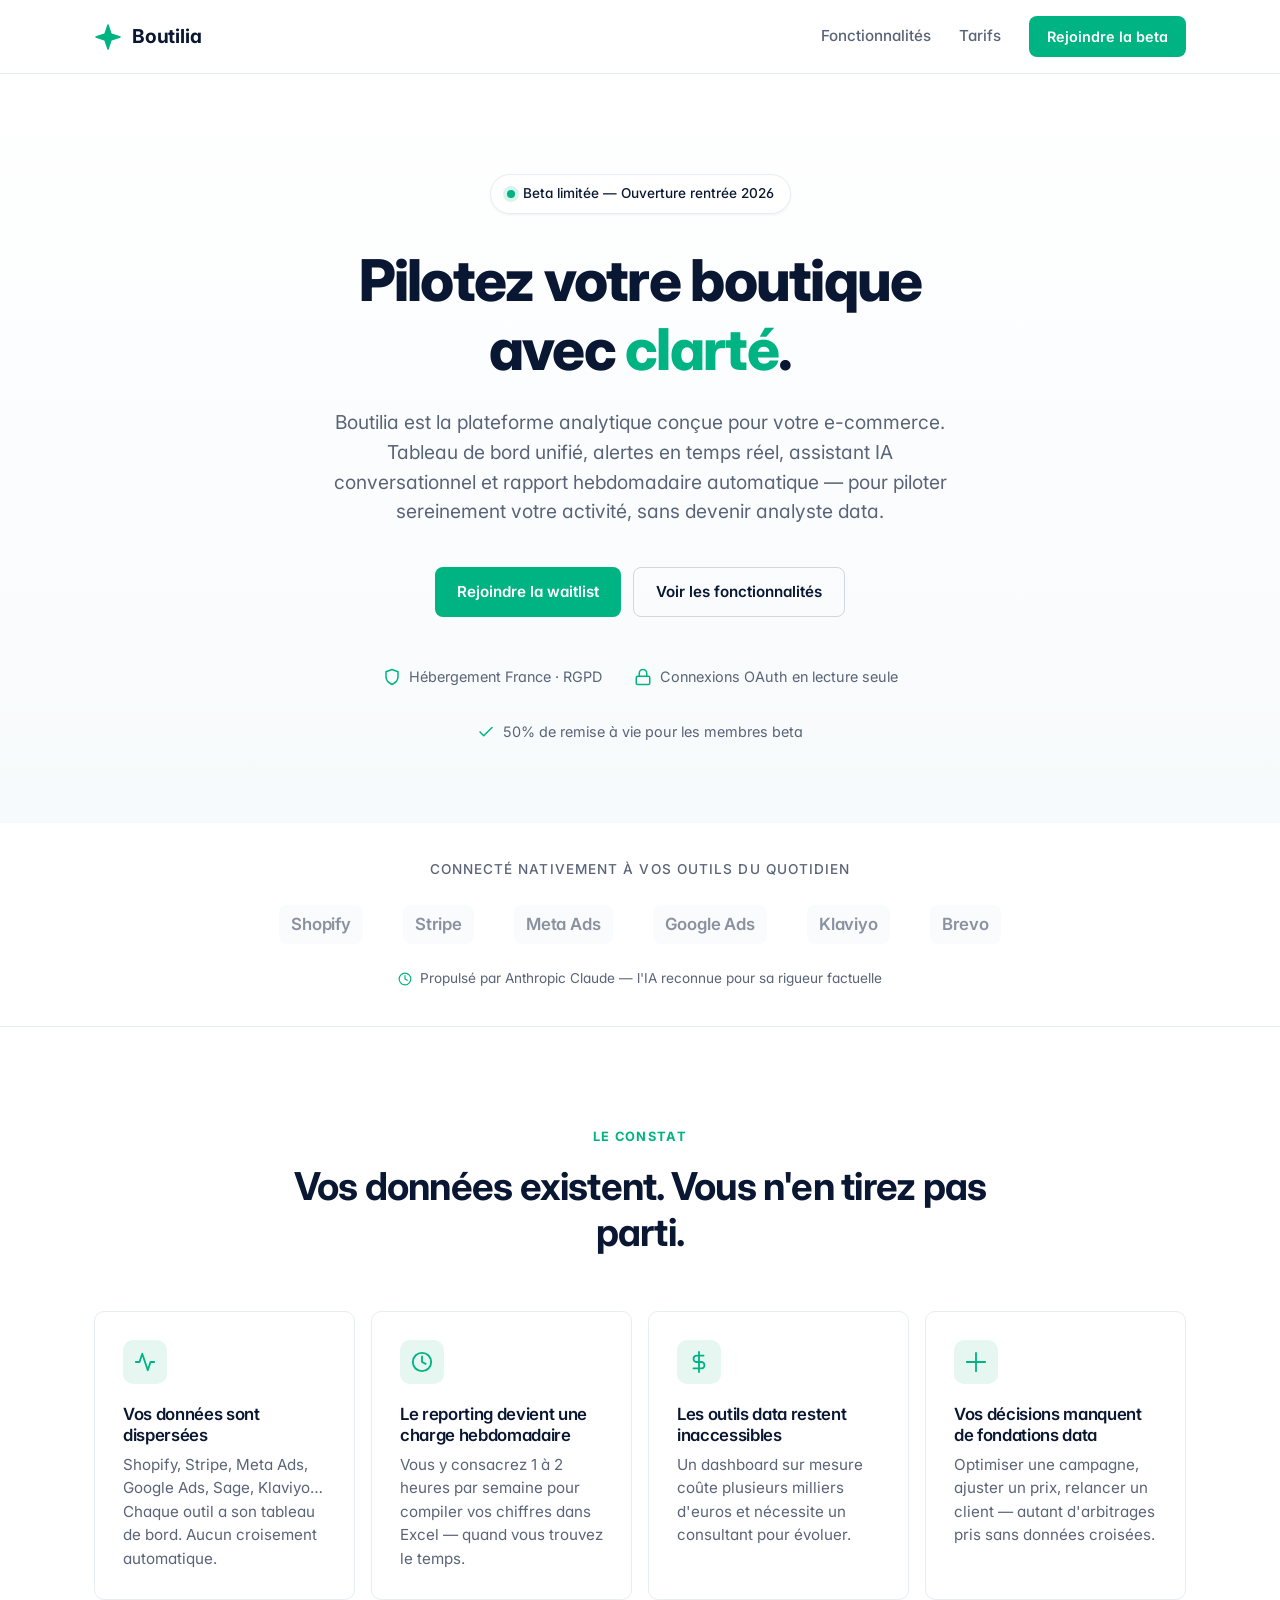
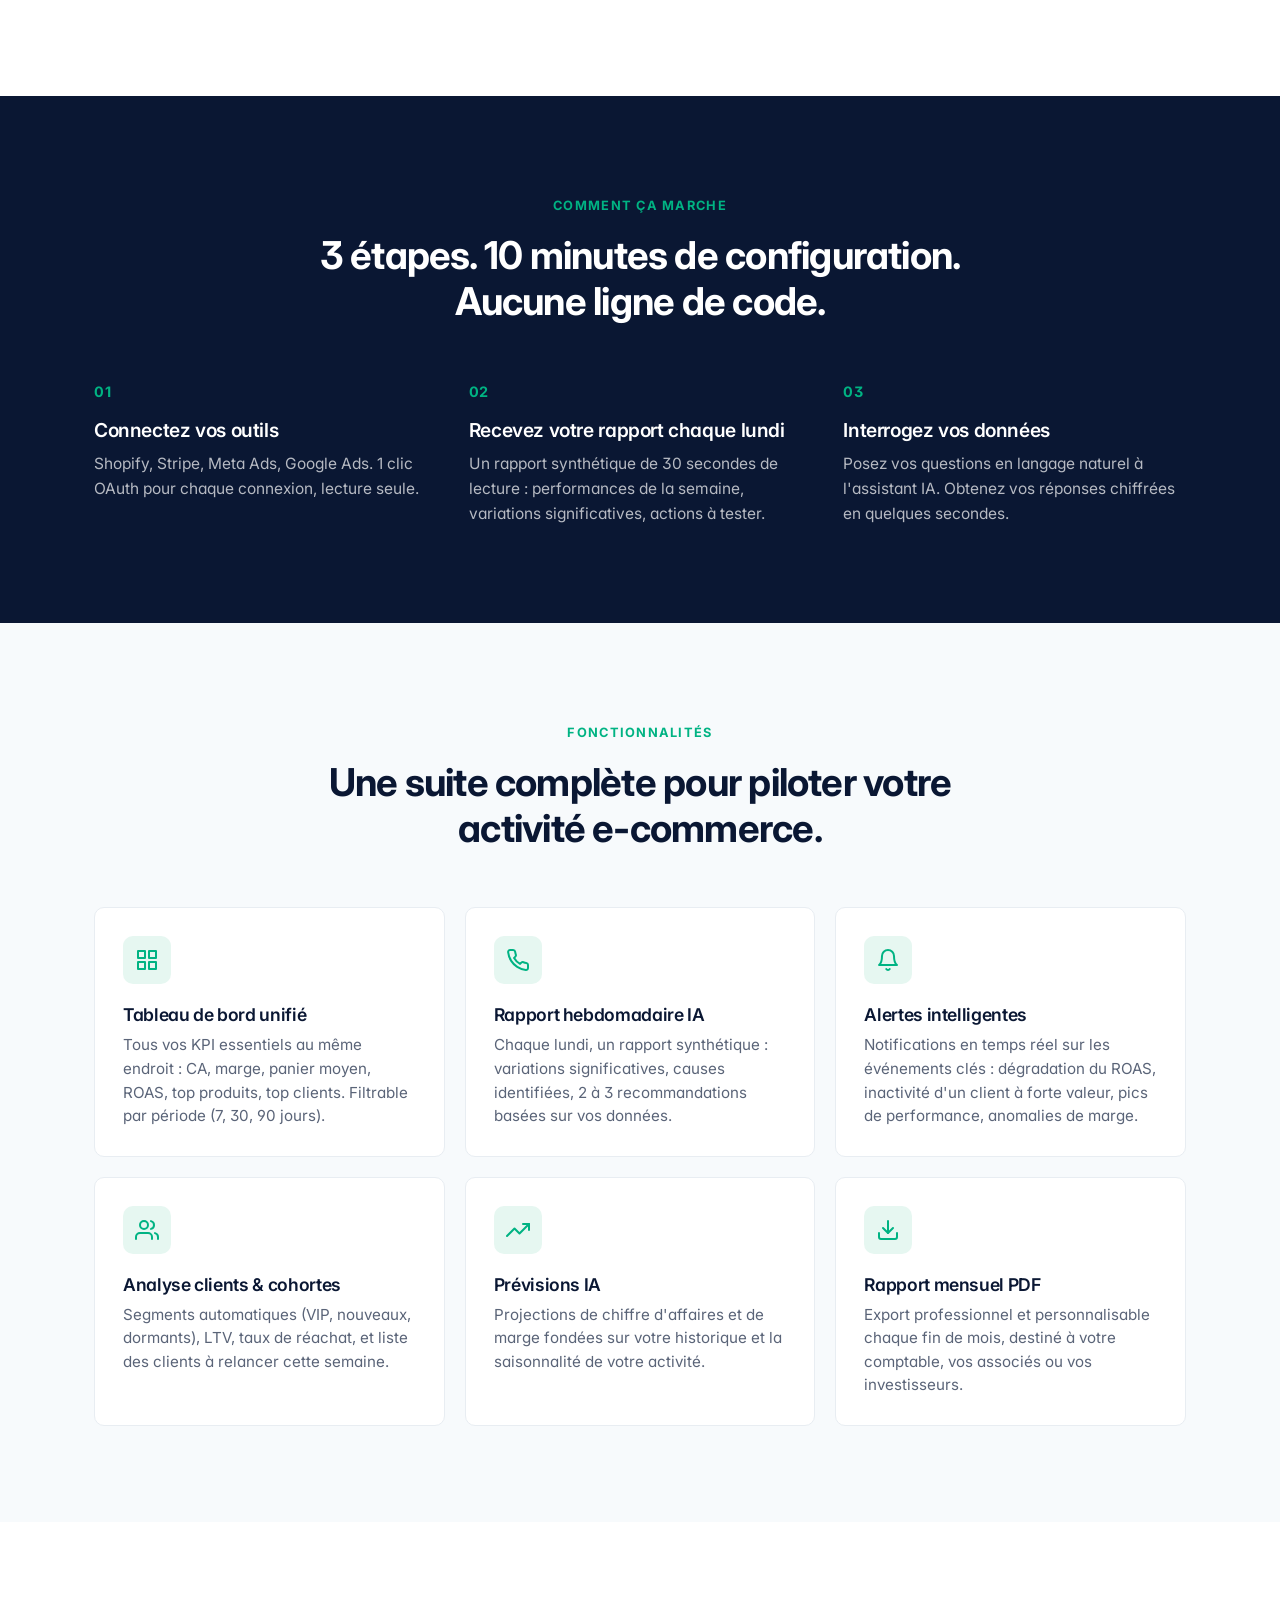
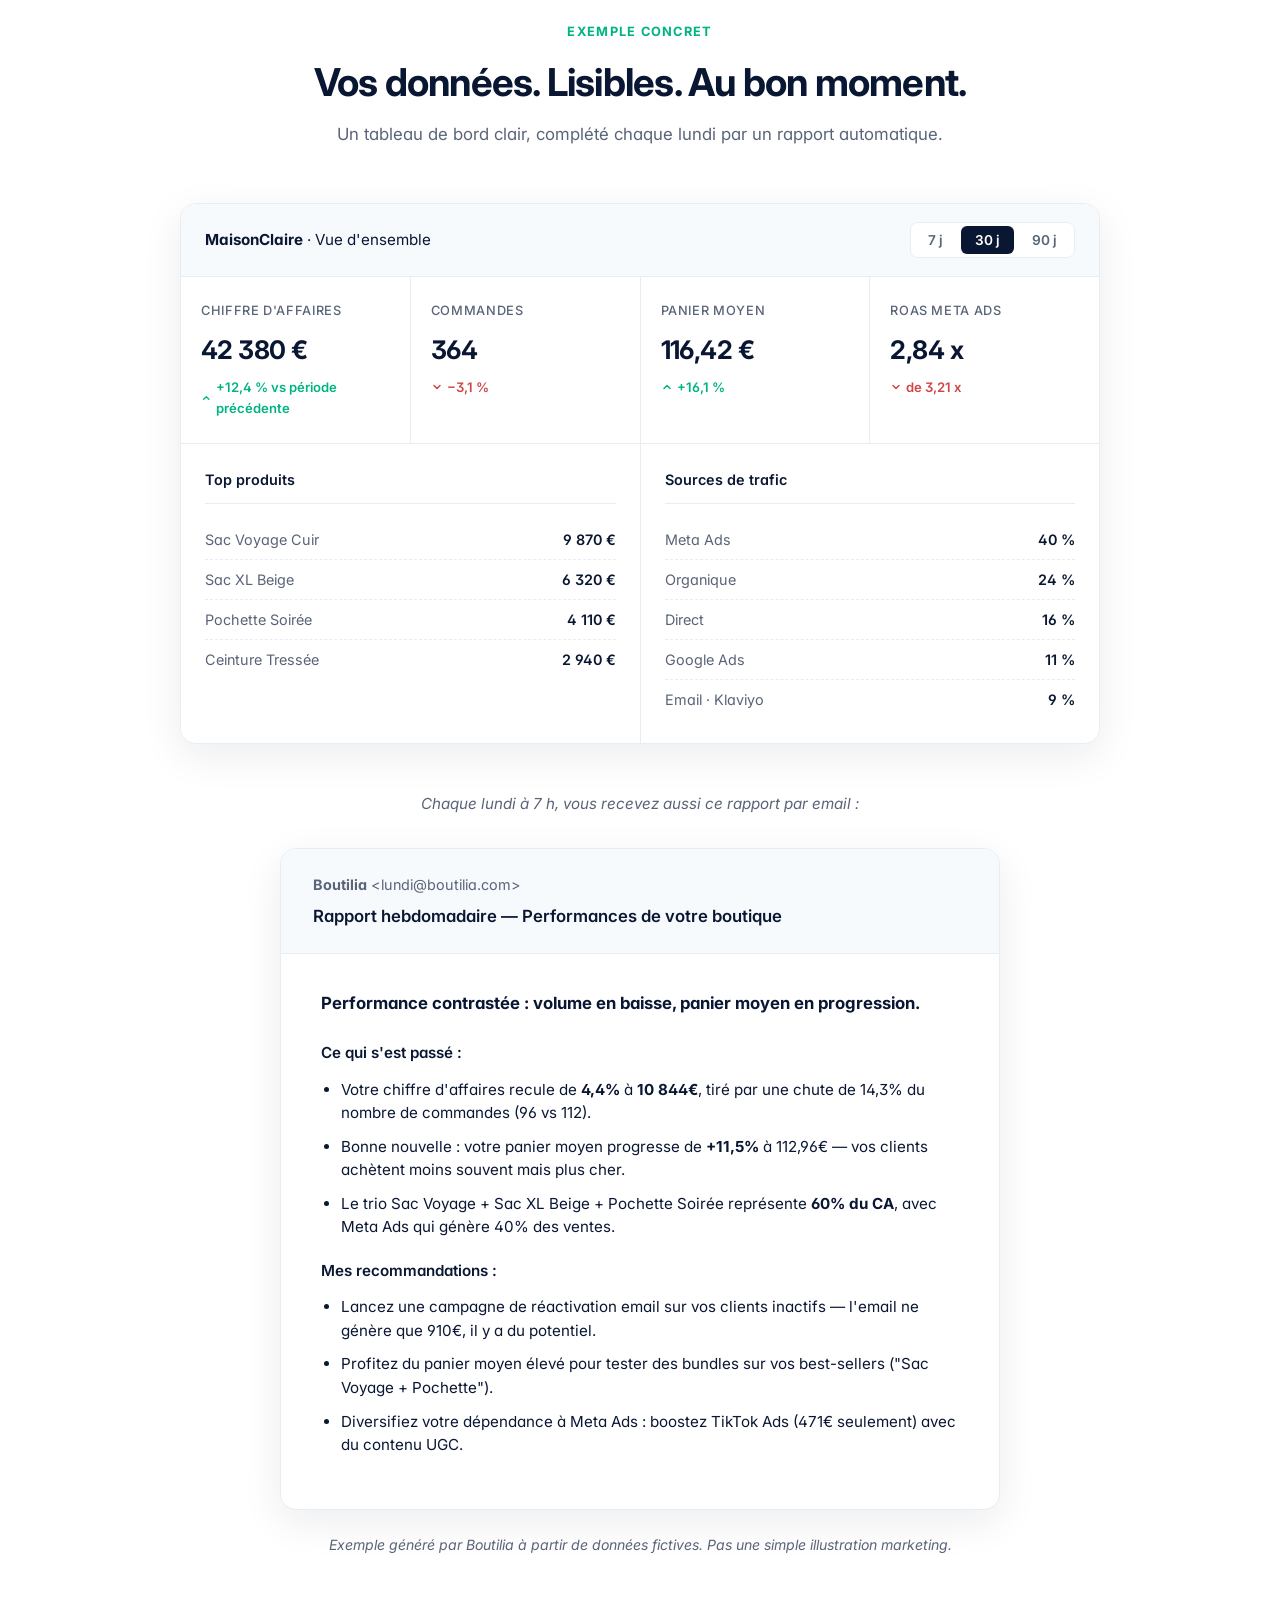
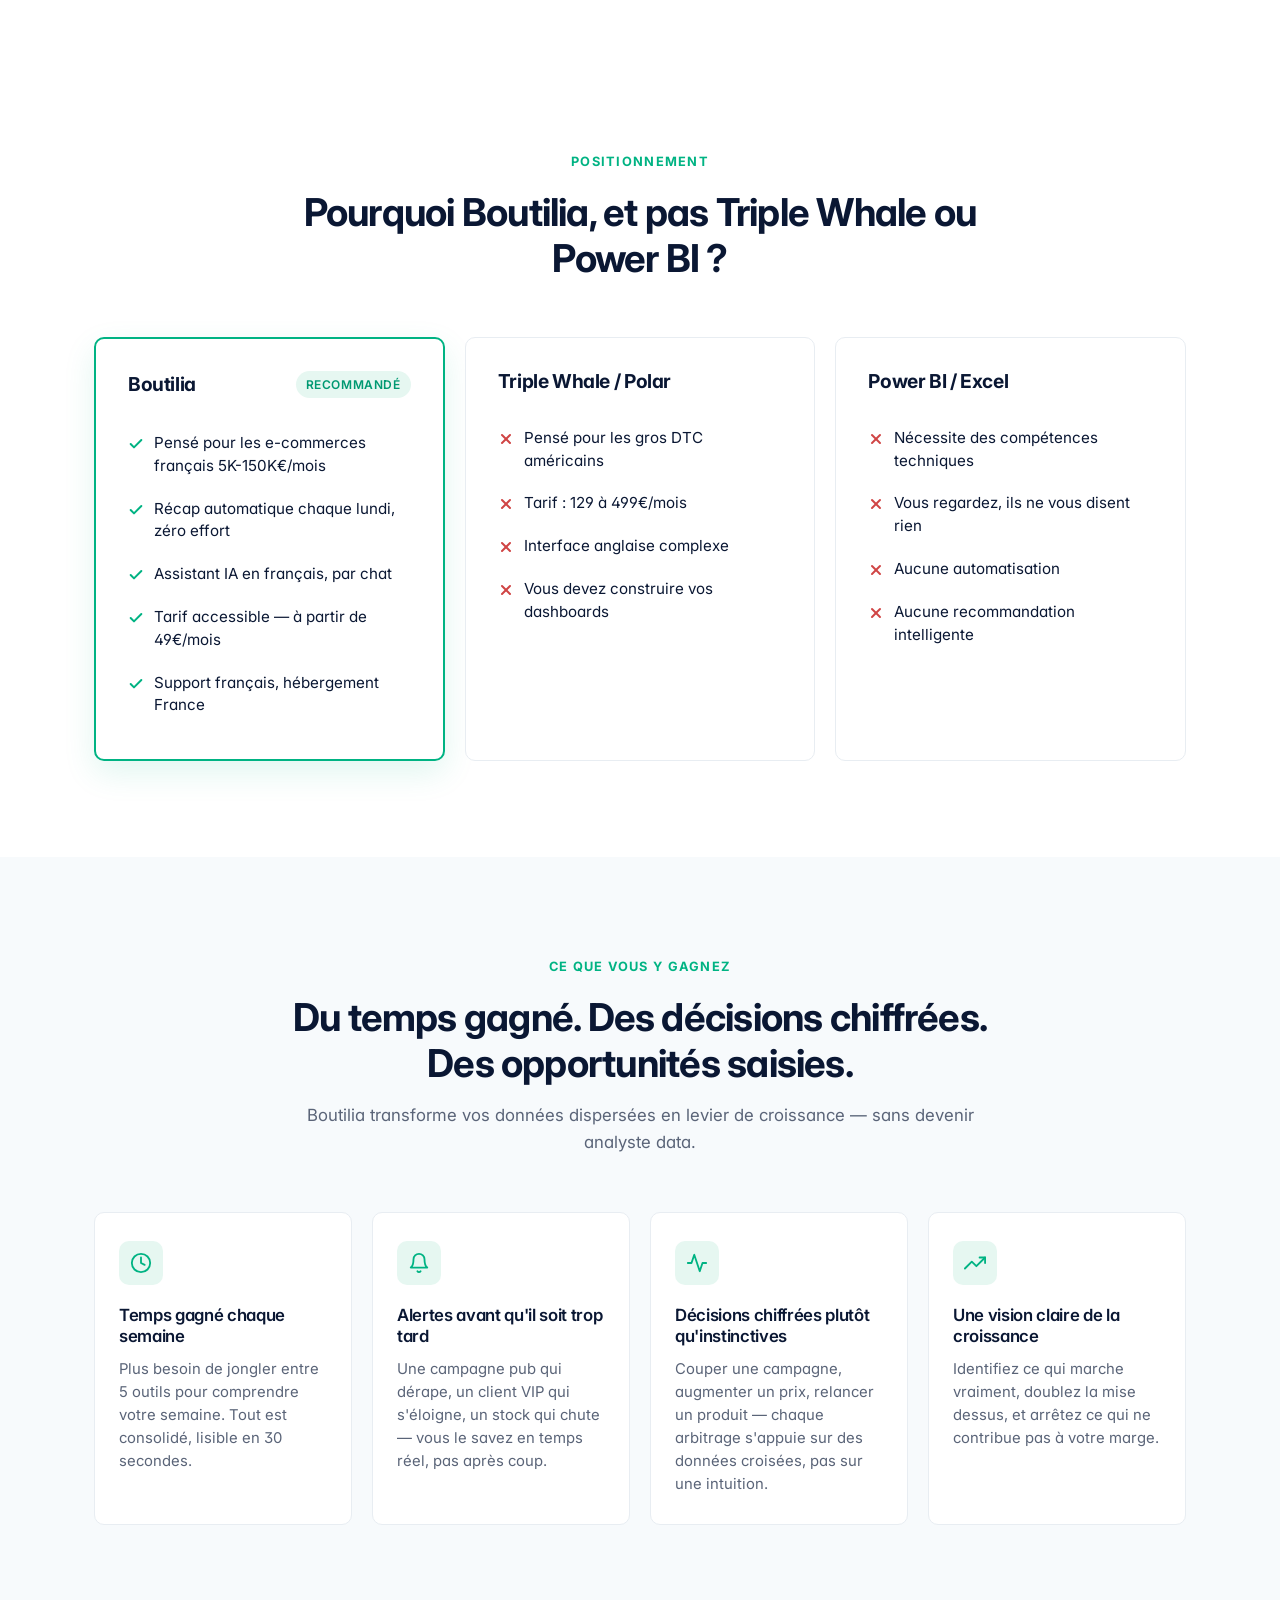
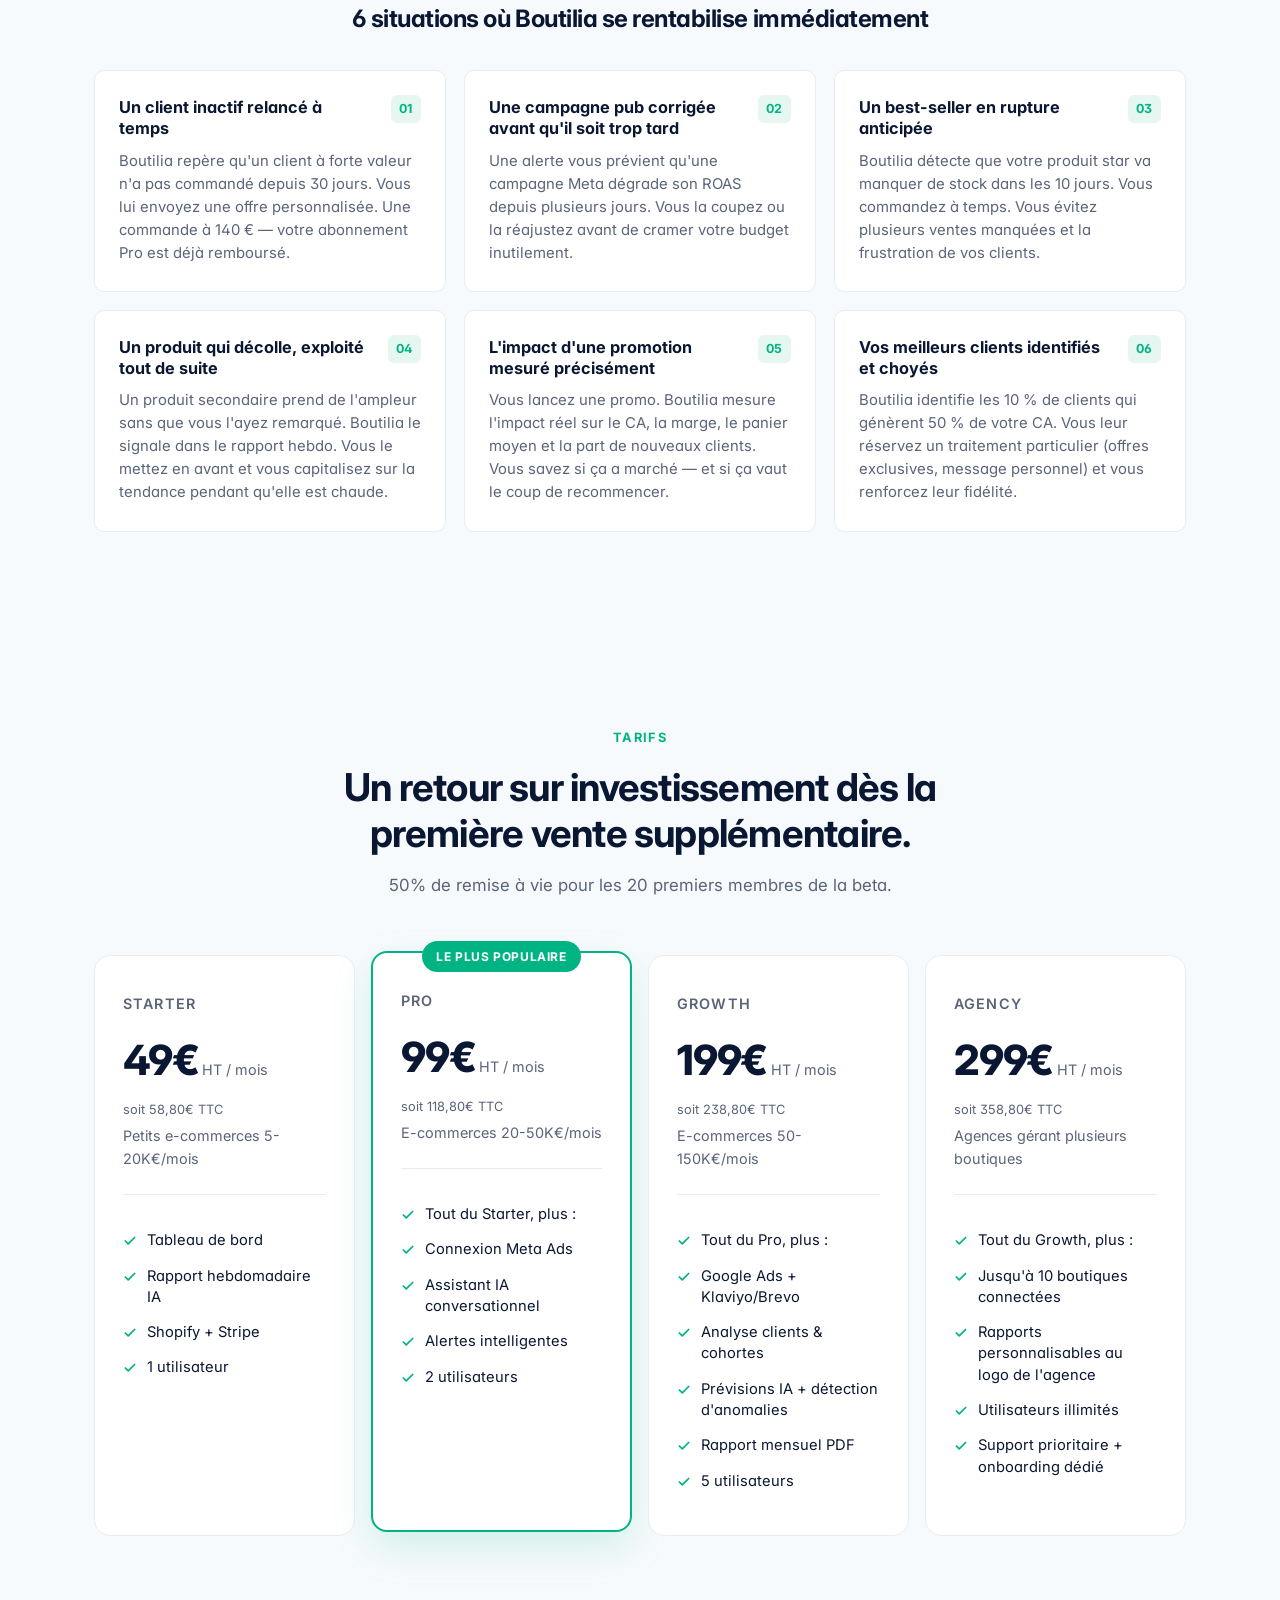
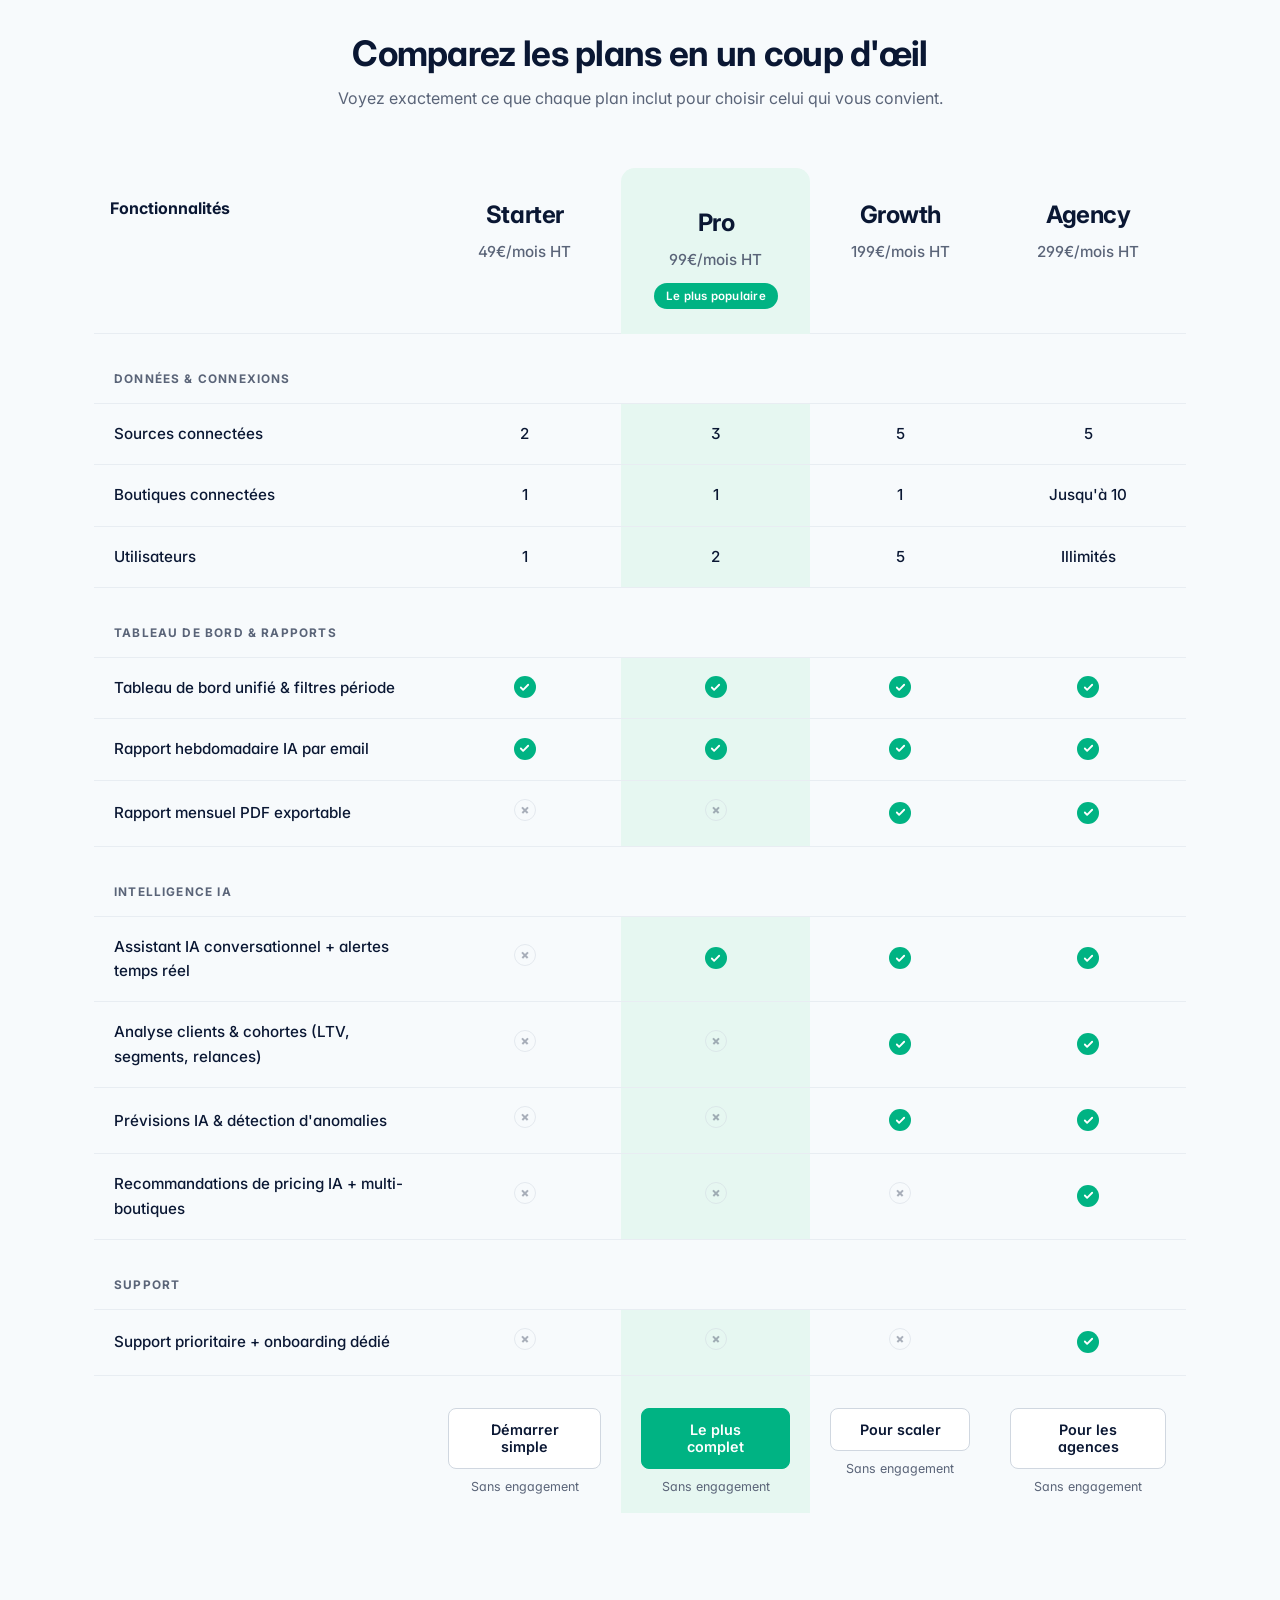
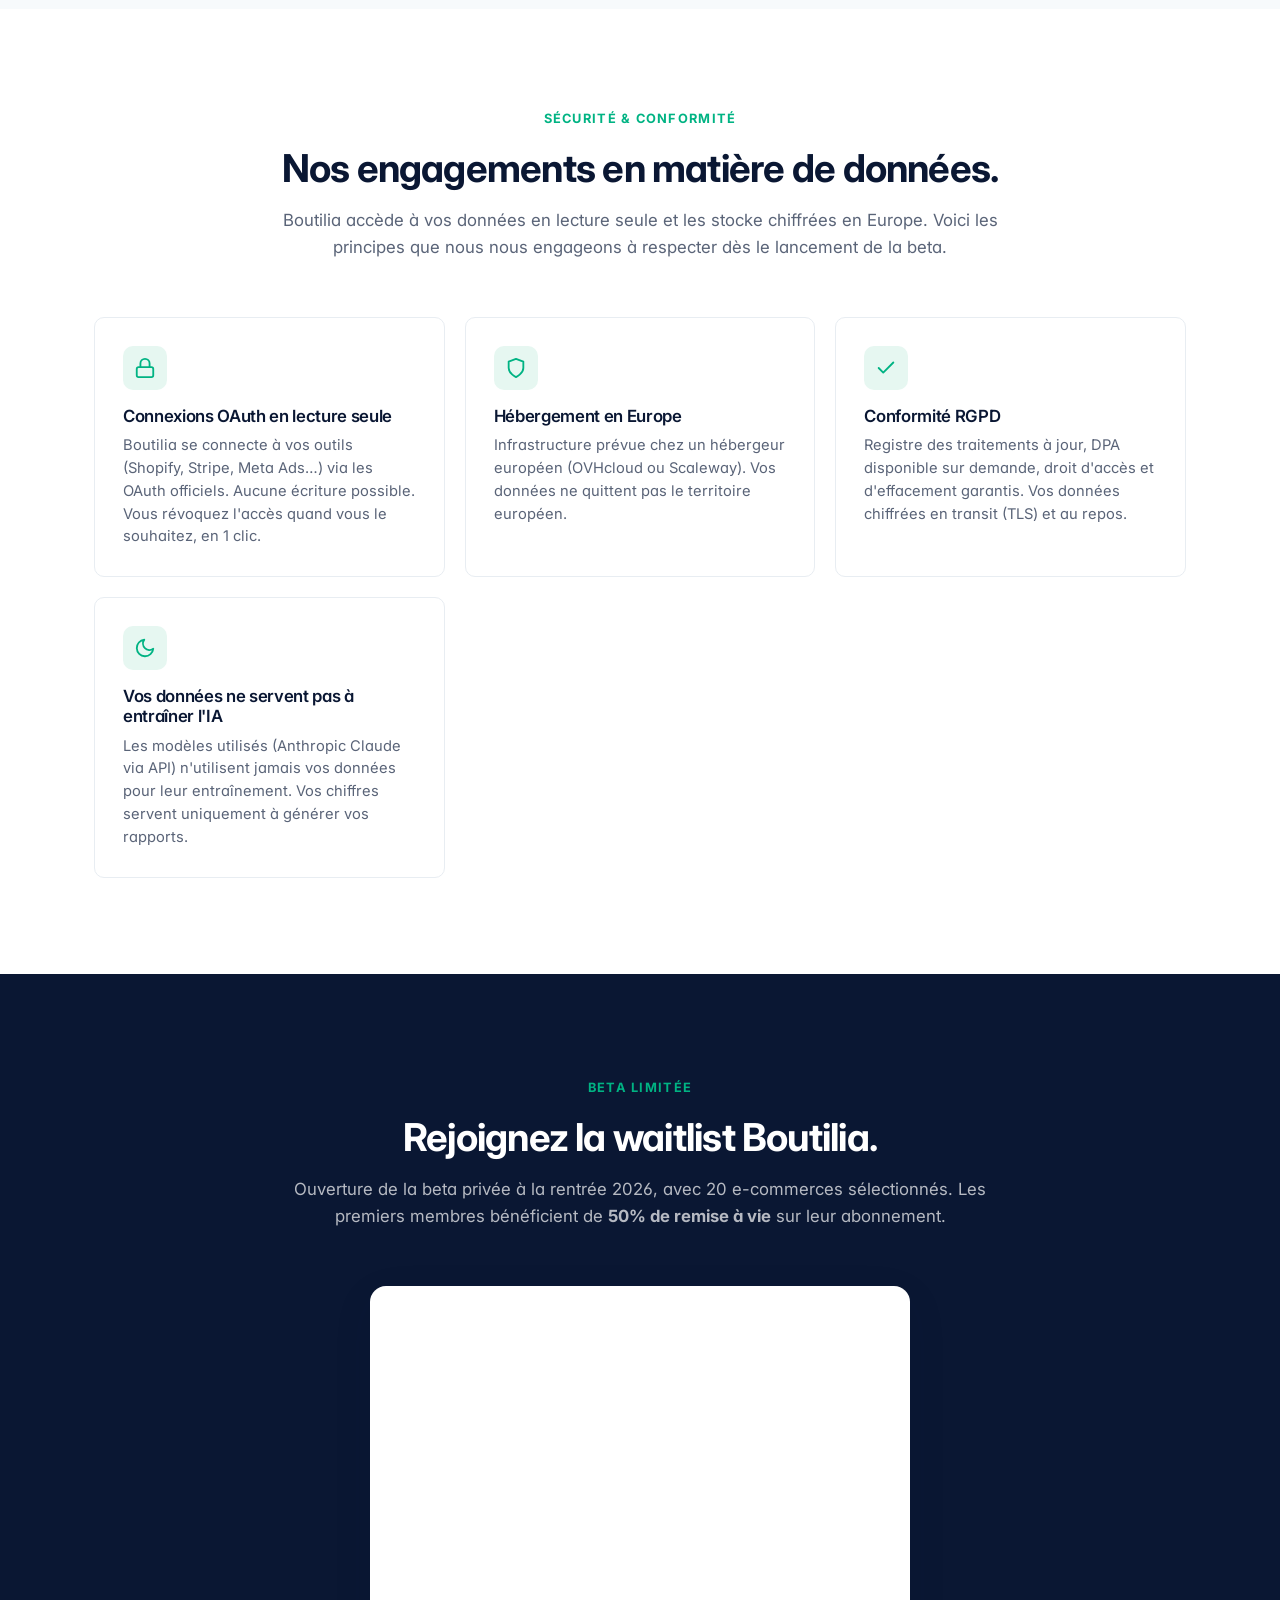
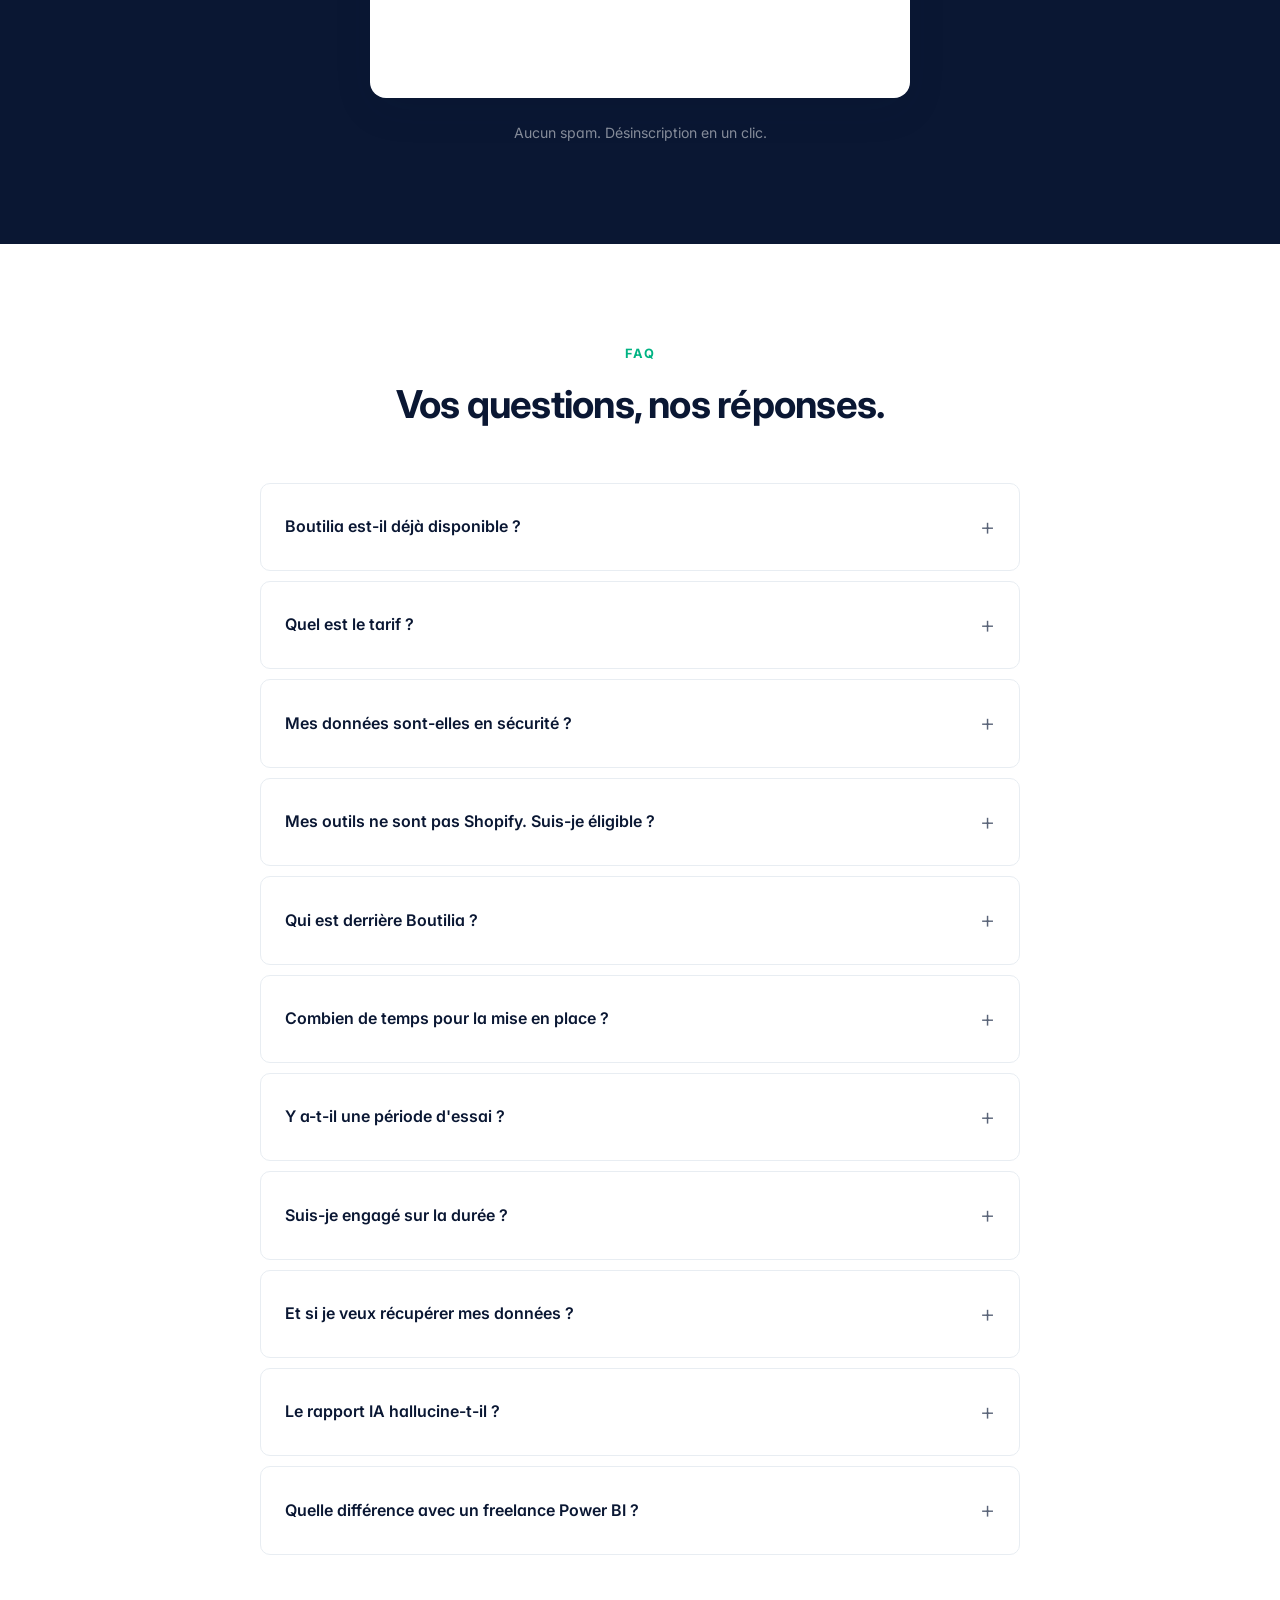
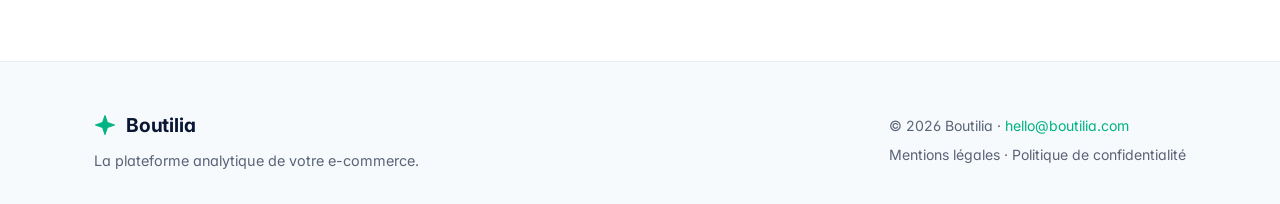
==== commit a15c6ae9: "add names on legals" ====
--- a/index.html
+++ b/index.html
@@ -84,8 +84,12 @@
             <div class="brand-logo">Meta Ads</div>
             <div class="brand-logo">Google Ads</div>
             <div class="brand-logo">Klaviyo</div>
-            <div class="brand-logo">Claude AI</div>
-        </div>
+            <div class="brand-logo">Brevo</div>
+        </div>
+        <p class="powered-by">
+            <svg width="14" height="14" viewBox="0 0 24 24" fill="none" stroke="currentColor" stroke-width="2" stroke-linecap="round" stroke-linejoin="round"><circle cx="12" cy="12" r="10"/><polyline points="12 6 12 12 16 14"/></svg>
+            Propulsé par Anthropic Claude — l'IA reconnue pour sa rigueur factuelle
+        </p>
     </div>
 </section>
 
@@ -335,7 +339,7 @@
 
         <div class="email-mockup">
             <div class="email-header">
-                <div class="email-from"><strong>Boutilia</strong> &lt;lundi@boutilia.app&gt;</div>
+                <div class="email-from"><strong>Boutilia</strong> &lt;lundi@boutilia.com&gt;</div>
                 <div class="email-subject">Rapport hebdomadaire — Performances de votre boutique</div>
             </div>
             <div class="email-body">
@@ -414,23 +418,78 @@
 <section class="roi">
     <div class="container">
         <div class="section-head">
-            <span class="eyebrow">Cas d'usage concrets</span>
-            <h2>Une seule recommandation appliquée peut rembourser votre abonnement.</h2>
-            <p class="section-sub">Voici quelques situations typiques où Boutilia vous fait gagner — ou éviter de perdre — bien plus que son coût mensuel.</p>
+            <span class="eyebrow">Ce que vous y gagnez</span>
+            <h2>Du temps gagné. Des décisions chiffrées. Des opportunités saisies.</h2>
+            <p class="section-sub">Boutilia transforme vos données dispersées en levier de croissance — sans devenir analyste data.</p>
+        </div>
+
+        <!-- BÉNÉFICES CLÉS -->
+        <div class="roi-benefits">
+            <div class="benefit">
+                <div class="benefit-icon">
+                    <svg width="22" height="22" viewBox="0 0 24 24" fill="none" stroke="currentColor" stroke-width="2" stroke-linecap="round" stroke-linejoin="round"><circle cx="12" cy="12" r="10"/><polyline points="12 6 12 12 16 14"/></svg>
+                </div>
+                <h3>Temps gagné chaque semaine</h3>
+                <p>Plus besoin de jongler entre 5 outils pour comprendre votre semaine. Tout est consolidé, lisible en 30 secondes.</p>
+            </div>
+            <div class="benefit">
+                <div class="benefit-icon">
+                    <svg width="22" height="22" viewBox="0 0 24 24" fill="none" stroke="currentColor" stroke-width="2" stroke-linecap="round" stroke-linejoin="round"><path d="M18 8A6 6 0 0 0 6 8c0 7-3 9-3 9h18s-3-2-3-9"/><path d="M13.73 21a2 2 0 0 1-3.46 0"/></svg>
+                </div>
+                <h3>Alertes avant qu'il soit trop tard</h3>
+                <p>Une campagne pub qui dérape, un client VIP qui s'éloigne, un stock qui chute — vous le savez en temps réel, pas après coup.</p>
+            </div>
+            <div class="benefit">
+                <div class="benefit-icon">
+                    <svg width="22" height="22" viewBox="0 0 24 24" fill="none" stroke="currentColor" stroke-width="2" stroke-linecap="round" stroke-linejoin="round"><path d="M22 12h-4l-3 9L9 3l-3 9H2"/></svg>
+                </div>
+                <h3>Décisions chiffrées plutôt qu'instinctives</h3>
+                <p>Couper une campagne, augmenter un prix, relancer un produit — chaque arbitrage s'appuie sur des données croisées, pas sur une intuition.</p>
+            </div>
+            <div class="benefit">
+                <div class="benefit-icon">
+                    <svg width="22" height="22" viewBox="0 0 24 24" fill="none" stroke="currentColor" stroke-width="2" stroke-linecap="round" stroke-linejoin="round"><polyline points="23 6 13.5 15.5 8.5 10.5 1 18"/><polyline points="17 6 23 6 23 12"/></svg>
+                </div>
+                <h3>Une vision claire de la croissance</h3>
+                <p>Identifiez ce qui marche vraiment, doublez la mise dessus, et arrêtez ce qui ne contribue pas à votre marge.</p>
+            </div>
+        </div>
+
+        <!-- CAS D'USAGE CONCRETS -->
+        <div class="roi-examples-head">
+            <h3>6 situations où Boutilia se rentabilise immédiatement</h3>
         </div>
 
         <div class="roi-examples">
             <div class="roi-example">
+                <div class="roi-example-num">01</div>
                 <div class="roi-example-title">Un client inactif relancé à temps</div>
-                <p>Boutilia repère qu'un client à forte valeur n'a pas commandé depuis 30 jours. Vous lui envoyez une offre personnalisée. Une commande à 140 € : votre abonnement Pro est déjà remboursé.</p>
+                <p>Boutilia repère qu'un client à forte valeur n'a pas commandé depuis 30 jours. Vous lui envoyez une offre personnalisée. Une commande à 140 € — votre abonnement Pro est déjà remboursé.</p>
             </div>
             <div class="roi-example">
+                <div class="roi-example-num">02</div>
                 <div class="roi-example-title">Une campagne pub corrigée avant qu'il soit trop tard</div>
                 <p>Une alerte vous prévient qu'une campagne Meta dégrade son ROAS depuis plusieurs jours. Vous la coupez ou la réajustez avant de cramer votre budget inutilement.</p>
             </div>
             <div class="roi-example">
+                <div class="roi-example-num">03</div>
                 <div class="roi-example-title">Un best-seller en rupture anticipée</div>
                 <p>Boutilia détecte que votre produit star va manquer de stock dans les 10 jours. Vous commandez à temps. Vous évitez plusieurs ventes manquées et la frustration de vos clients.</p>
+            </div>
+            <div class="roi-example">
+                <div class="roi-example-num">04</div>
+                <div class="roi-example-title">Un produit qui décolle, exploité tout de suite</div>
+                <p>Un produit secondaire prend de l'ampleur sans que vous l'ayez remarqué. Boutilia le signale dans le rapport hebdo. Vous le mettez en avant et vous capitalisez sur la tendance pendant qu'elle est chaude.</p>
+            </div>
+            <div class="roi-example">
+                <div class="roi-example-num">05</div>
+                <div class="roi-example-title">L'impact d'une promotion mesuré précisément</div>
+                <p>Vous lancez une promo. Boutilia mesure l'impact réel sur le CA, la marge, le panier moyen et la part de nouveaux clients. Vous savez si ça a marché — et si ça vaut le coup de recommencer.</p>
+            </div>
+            <div class="roi-example">
+                <div class="roi-example-num">06</div>
+                <div class="roi-example-title">Vos meilleurs clients identifiés et choyés</div>
+                <p>Boutilia identifie les 10 % de clients qui génèrent 50 % de votre CA. Vous leur réservez un traitement particulier (offres exclusives, message personnel) et vous renforcez leur fidélité.</p>
             </div>
         </div>
     </div>
@@ -503,6 +562,135 @@
                 </ul>
             </div>
         </div>
+
+        <!-- COMPARATIF DÉTAILLÉ -->
+        <div class="pricing-table-wrapper">
+            <div class="pricing-table-head">
+                <h3>Comparez les plans en un coup d'œil</h3>
+                <p>Voyez exactement ce que chaque plan inclut pour choisir celui qui vous convient.</p>
+            </div>
+
+            <div class="pricing-table-scroll">
+                <table class="pricing-table">
+                    <thead>
+                        <tr>
+                            <th class="th-feature">Fonctionnalités</th>
+                            <th>
+                                <div class="th-plan">Starter</div>
+                                <div class="th-price">49€/mois HT</div>
+                            </th>
+                            <th class="th-highlight">
+                                <div class="th-plan">Pro</div>
+                                <div class="th-price">99€/mois HT</div>
+                                <div class="th-badge">Le plus populaire</div>
+                            </th>
+                            <th>
+                                <div class="th-plan">Growth</div>
+                                <div class="th-price">199€/mois HT</div>
+                            </th>
+                            <th>
+                                <div class="th-plan">Agency</div>
+                                <div class="th-price">299€/mois HT</div>
+                            </th>
+                        </tr>
+                    </thead>
+                    <tbody>
+                        <tr class="row-category"><td colspan="5">Données & connexions</td></tr>
+                        <tr>
+                            <td>Sources connectées</td>
+                            <td class="cell-value">2</td>
+                            <td class="cell-value">3</td>
+                            <td class="cell-value">5</td>
+                            <td class="cell-value">5</td>
+                        </tr>
+                        <tr>
+                            <td>Boutiques connectées</td>
+                            <td class="cell-value">1</td>
+                            <td class="cell-value">1</td>
+                            <td class="cell-value">1</td>
+                            <td class="cell-value">Jusqu'à 10</td>
+                        </tr>
+                        <tr>
+                            <td>Utilisateurs</td>
+                            <td class="cell-value">1</td>
+                            <td class="cell-value">2</td>
+                            <td class="cell-value">5</td>
+                            <td class="cell-value">Illimités</td>
+                        </tr>
+
+                        <tr class="row-category"><td colspan="5">Tableau de bord & rapports</td></tr>
+                        <tr>
+                            <td>Tableau de bord unifié & filtres période</td>
+                            <td><span class="check"><svg width="11" height="11" viewBox="0 0 24 24" fill="none" stroke="white" stroke-width="4" stroke-linecap="round" stroke-linejoin="round"><polyline points="20 6 9 17 4 12"/></svg></span></td>
+                            <td><span class="check"><svg width="11" height="11" viewBox="0 0 24 24" fill="none" stroke="white" stroke-width="4" stroke-linecap="round" stroke-linejoin="round"><polyline points="20 6 9 17 4 12"/></svg></span></td>
+                            <td><span class="check"><svg width="11" height="11" viewBox="0 0 24 24" fill="none" stroke="white" stroke-width="4" stroke-linecap="round" stroke-linejoin="round"><polyline points="20 6 9 17 4 12"/></svg></span></td>
+                            <td><span class="check"><svg width="11" height="11" viewBox="0 0 24 24" fill="none" stroke="white" stroke-width="4" stroke-linecap="round" stroke-linejoin="round"><polyline points="20 6 9 17 4 12"/></svg></span></td>
+                        </tr>
+                        <tr>
+                            <td>Rapport hebdomadaire IA par email</td>
+                            <td><span class="check"><svg width="11" height="11" viewBox="0 0 24 24" fill="none" stroke="white" stroke-width="4" stroke-linecap="round" stroke-linejoin="round"><polyline points="20 6 9 17 4 12"/></svg></span></td>
+                            <td><span class="check"><svg width="11" height="11" viewBox="0 0 24 24" fill="none" stroke="white" stroke-width="4" stroke-linecap="round" stroke-linejoin="round"><polyline points="20 6 9 17 4 12"/></svg></span></td>
+                            <td><span class="check"><svg width="11" height="11" viewBox="0 0 24 24" fill="none" stroke="white" stroke-width="4" stroke-linecap="round" stroke-linejoin="round"><polyline points="20 6 9 17 4 12"/></svg></span></td>
+                            <td><span class="check"><svg width="11" height="11" viewBox="0 0 24 24" fill="none" stroke="white" stroke-width="4" stroke-linecap="round" stroke-linejoin="round"><polyline points="20 6 9 17 4 12"/></svg></span></td>
+                        </tr>
+                        <tr>
+                            <td>Rapport mensuel PDF exportable</td>
+                            <td><span class="cross"></span></td>
+                            <td><span class="cross"></span></td>
+                            <td><span class="check"><svg width="11" height="11" viewBox="0 0 24 24" fill="none" stroke="white" stroke-width="4" stroke-linecap="round" stroke-linejoin="round"><polyline points="20 6 9 17 4 12"/></svg></span></td>
+                            <td><span class="check"><svg width="11" height="11" viewBox="0 0 24 24" fill="none" stroke="white" stroke-width="4" stroke-linecap="round" stroke-linejoin="round"><polyline points="20 6 9 17 4 12"/></svg></span></td>
+                        </tr>
+
+                        <tr class="row-category"><td colspan="5">Intelligence IA</td></tr>
+                        <tr>
+                            <td>Assistant IA conversationnel + alertes temps réel</td>
+                            <td><span class="cross"></span></td>
+                            <td><span class="check"><svg width="11" height="11" viewBox="0 0 24 24" fill="none" stroke="white" stroke-width="4" stroke-linecap="round" stroke-linejoin="round"><polyline points="20 6 9 17 4 12"/></svg></span></td>
+                            <td><span class="check"><svg width="11" height="11" viewBox="0 0 24 24" fill="none" stroke="white" stroke-width="4" stroke-linecap="round" stroke-linejoin="round"><polyline points="20 6 9 17 4 12"/></svg></span></td>
+                            <td><span class="check"><svg width="11" height="11" viewBox="0 0 24 24" fill="none" stroke="white" stroke-width="4" stroke-linecap="round" stroke-linejoin="round"><polyline points="20 6 9 17 4 12"/></svg></span></td>
+                        </tr>
+                        <tr>
+                            <td>Analyse clients & cohortes (LTV, segments, relances)</td>
+                            <td><span class="cross"></span></td>
+                            <td><span class="cross"></span></td>
+                            <td><span class="check"><svg width="11" height="11" viewBox="0 0 24 24" fill="none" stroke="white" stroke-width="4" stroke-linecap="round" stroke-linejoin="round"><polyline points="20 6 9 17 4 12"/></svg></span></td>
+                            <td><span class="check"><svg width="11" height="11" viewBox="0 0 24 24" fill="none" stroke="white" stroke-width="4" stroke-linecap="round" stroke-linejoin="round"><polyline points="20 6 9 17 4 12"/></svg></span></td>
+                        </tr>
+                        <tr>
+                            <td>Prévisions IA & détection d'anomalies</td>
+                            <td><span class="cross"></span></td>
+                            <td><span class="cross"></span></td>
+                            <td><span class="check"><svg width="11" height="11" viewBox="0 0 24 24" fill="none" stroke="white" stroke-width="4" stroke-linecap="round" stroke-linejoin="round"><polyline points="20 6 9 17 4 12"/></svg></span></td>
+                            <td><span class="check"><svg width="11" height="11" viewBox="0 0 24 24" fill="none" stroke="white" stroke-width="4" stroke-linecap="round" stroke-linejoin="round"><polyline points="20 6 9 17 4 12"/></svg></span></td>
+                        </tr>
+                        <tr>
+                            <td>Recommandations de pricing IA + multi-boutiques</td>
+                            <td><span class="cross"></span></td>
+                            <td><span class="cross"></span></td>
+                            <td><span class="cross"></span></td>
+                            <td><span class="check"><svg width="11" height="11" viewBox="0 0 24 24" fill="none" stroke="white" stroke-width="4" stroke-linecap="round" stroke-linejoin="round"><polyline points="20 6 9 17 4 12"/></svg></span></td>
+                        </tr>
+
+                        <tr class="row-category"><td colspan="5">Support</td></tr>
+                        <tr>
+                            <td>Support prioritaire + onboarding dédié</td>
+                            <td><span class="cross"></span></td>
+                            <td><span class="cross"></span></td>
+                            <td><span class="cross"></span></td>
+                            <td><span class="check"><svg width="11" height="11" viewBox="0 0 24 24" fill="none" stroke="white" stroke-width="4" stroke-linecap="round" stroke-linejoin="round"><polyline points="20 6 9 17 4 12"/></svg></span></td>
+                        </tr>
+
+                        <tr class="row-cta">
+                            <td></td>
+                            <td><a href="#waitlist" class="btn-table">Démarrer simple</a><div class="cta-note">Sans engagement</div></td>
+                            <td><a href="#waitlist" class="btn-table btn-table-primary">Le plus complet</a><div class="cta-note">Sans engagement</div></td>
+                            <td><a href="#waitlist" class="btn-table">Pour scaler</a><div class="cta-note">Sans engagement</div></td>
+                            <td><a href="#waitlist" class="btn-table">Pour les agences</a><div class="cta-note">Sans engagement</div></td>
+                        </tr>
+                    </tbody>
+                </table>
+            </div>
+        </div>
     </div>
 </section>
 
@@ -664,7 +852,7 @@
             <p>La plateforme analytique de votre e-commerce.</p>
         </div>
         <div class="footer-meta">
-            <p>© 2026 Boutilia · <a href="mailto:hello@boutilia.fr">hello@boutilia.fr</a></p>
+            <p>© 2026 Boutilia · <a href="mailto:hello@boutilia.com">hello@boutilia.com</a></p>
             <p class="footer-links">
                 <a href="mentions-legales.html">Mentions légales</a> ·
                 <a href="politique-confidentialite.html">Politique de confidentialité</a>
--- a/styles.css
+++ b/styles.css
@@ -324,6 +324,21 @@
     opacity: 1;
 }
 
+.powered-by {
+    text-align: center;
+    margin-top: 24px;
+    font-size: 0.85rem;
+    color: var(--text-muted);
+    display: flex;
+    align-items: center;
+    justify-content: center;
+    gap: 8px;
+}
+
+.powered-by svg {
+    color: var(--accent);
+}
+
 /* ============ DASHBOARD MOCKUP ============ */
 .dashboard-mockup {
     background: white;
@@ -473,21 +488,8 @@
     color: var(--text-muted);
     font-size: 0.95rem;
     margin: 48px 0 32px;
-    position: relative;
-}
-
-.demo-divider::before,
-.demo-divider::after {
-    content: '';
-    position: absolute;
-    top: 50%;
-    width: 80px;
-    height: 1px;
-    background: var(--border);
-}
-
-.demo-divider::before { left: calc(50% - 240px); }
-.demo-divider::after { right: calc(50% - 240px); }
+    font-style: italic;
+}
 
 /* ============ ROI ============ */
 .roi {
@@ -495,60 +497,74 @@
     background: var(--bg-soft);
 }
 
-.roi-grid {
-    display: flex;
+/* Bénéfices clés (4 cards) */
+.roi-benefits {
+    display: grid;
+    grid-template-columns: repeat(auto-fit, minmax(240px, 1fr));
+    gap: 20px;
+    max-width: 1120px;
+    margin: 0 auto 80px;
+}
+
+.benefit {
+    background: white;
+    border: 1px solid var(--border);
+    border-radius: var(--radius);
+    padding: 28px 24px;
+    transition: all 0.2s;
+}
+
+.benefit:hover {
+    border-color: var(--border-strong);
+    box-shadow: var(--shadow-md);
+    transform: translateY(-2px);
+}
+
+.benefit-icon {
+    width: 44px;
+    height: 44px;
+    background: var(--accent-soft);
+    border-radius: 10px;
+    display: flex;
+    align-items: center;
     justify-content: center;
-    align-items: center;
-    gap: 24px;
-    flex-wrap: wrap;
-    max-width: 900px;
-    margin: 0 auto 56px;
-}
-
-.roi-card {
-    background: white;
-    border: 1px solid var(--border);
-    border-radius: var(--radius-lg);
-    padding: 32px 36px;
+    color: var(--accent);
+    margin-bottom: 20px;
+}
+
+.benefit h3 {
+    color: var(--text);
+    font-size: 1.05rem;
+    font-weight: 600;
+    margin-bottom: 10px;
+    line-height: 1.3;
+}
+
+.benefit p {
+    color: var(--text-muted);
+    font-size: 0.93rem;
+    line-height: 1.55;
+}
+
+/* Sous-titre cas d'usage */
+.roi-examples-head {
     text-align: center;
-    min-width: 240px;
-}
-
-.roi-card.highlight {
-    border-color: var(--accent);
-    border-width: 2px;
-    box-shadow: 0 12px 32px rgba(0, 179, 131, 0.12);
-}
-
-.roi-figure {
-    font-size: 2.4rem;
-    font-weight: 800;
-    color: var(--text);
-    letter-spacing: -0.03em;
-    margin-bottom: 8px;
-}
-
-.roi-card.highlight .roi-figure {
-    color: var(--accent);
-}
-
-.roi-label {
-    color: var(--text-muted);
-    font-size: 0.92rem;
-    max-width: 220px;
-    line-height: 1.4;
-}
-
-.roi-arrow {
-    color: var(--text-muted);
-    flex-shrink: 0;
-}
-
+    margin-bottom: 36px;
+}
+
+.roi-examples-head h3 {
+    font-size: 1.5rem;
+    font-weight: 700;
+    color: var(--text);
+    letter-spacing: -0.02em;
+}
+
+/* Cas d'usage (6 cards) */
 .roi-examples {
     display: grid;
-    grid-template-columns: repeat(auto-fit, minmax(260px, 1fr));
-    gap: 20px;
-    max-width: 1000px;
+    grid-template-columns: repeat(auto-fit, minmax(300px, 1fr));
+    gap: 18px;
+    max-width: 1120px;
     margin: 0 auto;
 }
 
@@ -556,27 +572,47 @@
     background: white;
     border: 1px solid var(--border);
     border-radius: var(--radius);
-    padding: 24px;
+    padding: 26px 24px;
+    position: relative;
+    transition: all 0.2s;
+}
+
+.roi-example:hover {
+    border-color: var(--border-strong);
+    box-shadow: var(--shadow-md);
+}
+
+.roi-example-num {
+    position: absolute;
+    top: 24px;
+    right: 24px;
+    font-size: 0.78rem;
+    font-weight: 700;
+    color: var(--accent);
+    letter-spacing: 0.05em;
+    background: var(--accent-soft);
+    padding: 4px 8px;
+    border-radius: 6px;
 }
 
 .roi-example-title {
     color: var(--text);
     font-weight: 700;
-    font-size: 1rem;
+    font-size: 1.02rem;
     margin-bottom: 10px;
+    padding-right: 50px;
+    line-height: 1.3;
 }
 
 .roi-example p {
-    font-size: 0.92rem;
+    font-size: 0.93rem;
     line-height: 1.55;
-}
-
-.roi-note {
-    text-align: center;
-    color: var(--text-muted);
-    font-size: 0.82rem;
-    font-style: italic;
-    margin-top: 36px;
+    color: var(--text-muted);
+}
+
+@media (max-width: 768px) {
+    .roi-benefits { margin-bottom: 56px; }
+    .roi-examples-head h3 { font-size: 1.2rem; }
 }
 
 /* ============ SECURITY ============ */
@@ -971,6 +1007,247 @@
 
 .plan-features li svg { flex-shrink: 0; margin-top: 4px; }
 
+/* ============ PRICING TABLE (style compact) ============ */
+.pricing-table-wrapper {
+    margin-top: 96px;
+    max-width: 1180px;
+    margin-left: auto;
+    margin-right: auto;
+}
+
+.pricing-table-head {
+    text-align: center;
+    margin-bottom: 56px;
+}
+
+.pricing-table-head h3 {
+    font-size: clamp(1.6rem, 3vw, 2.2rem);
+    font-weight: 700;
+    margin-bottom: 12px;
+    color: var(--text);
+    letter-spacing: -0.02em;
+}
+
+.pricing-table-head p {
+    color: var(--text-muted);
+    font-size: 1rem;
+}
+
+.pricing-table-scroll {
+    overflow-x: auto;
+}
+
+.pricing-table {
+    width: 100%;
+    border-collapse: separate;
+    border-spacing: 0;
+    min-width: 760px;
+}
+
+.pricing-table th,
+.pricing-table td {
+    padding: 18px 20px;
+    text-align: center;
+    font-size: 0.95rem;
+}
+
+/* HEADER */
+.pricing-table thead th {
+    background: transparent;
+    color: var(--text);
+    font-weight: 700;
+    padding: 28px 16px 24px;
+    border-bottom: 1px solid var(--border);
+    vertical-align: top;
+    position: relative;
+}
+
+.pricing-table thead th.th-feature {
+    text-align: left;
+    color: var(--text);
+    font-weight: 700;
+    font-size: 1rem;
+    border-bottom: 1px solid var(--border);
+}
+
+.pricing-table thead th.th-highlight {
+    background: var(--accent-soft);
+    border-radius: 14px 14px 0 0;
+    padding-top: 36px;
+    border-bottom: 1px solid var(--accent-soft);
+}
+
+.th-plan {
+    font-size: 1.5rem;
+    font-weight: 700;
+    margin-bottom: 6px;
+    letter-spacing: -0.02em;
+    color: var(--text);
+}
+
+.th-price {
+    color: var(--text-muted);
+    font-weight: 500;
+    font-size: 0.95rem;
+}
+
+.th-badge {
+    display: inline-block;
+    margin-top: 10px;
+    background: var(--accent);
+    color: white;
+    font-size: 0.72rem;
+    font-weight: 600;
+    padding: 4px 12px;
+    border-radius: 999px;
+    letter-spacing: 0.02em;
+}
+
+/* TBODY */
+.pricing-table tbody td {
+    border-bottom: 1px solid var(--border);
+    color: var(--text);
+}
+
+.pricing-table tbody td:first-child {
+    text-align: left;
+    color: var(--text);
+    font-weight: 500;
+}
+
+/* Catégorie : juste typo, pas de fond brutal */
+.pricing-table tbody tr.row-category td {
+    background: transparent;
+    color: var(--text-muted);
+    font-weight: 700;
+    text-align: left;
+    text-transform: uppercase;
+    font-size: 0.74rem;
+    letter-spacing: 0.1em;
+    padding: 36px 20px 14px;
+    border-bottom: 1px solid var(--border);
+}
+
+/* CHECK : cercle vert avec ✓ blanc */
+.check {
+    display: inline-flex;
+    align-items: center;
+    justify-content: center;
+    width: 22px;
+    height: 22px;
+    background: var(--accent);
+    border-radius: 50%;
+    line-height: 0;
+}
+
+/* CROSS : cercle gris clair vide */
+.cross {
+    display: inline-block;
+    width: 22px;
+    height: 22px;
+    background: transparent;
+    border: 1.5px solid var(--border-strong);
+    border-radius: 50%;
+    position: relative;
+    opacity: 0.5;
+}
+
+.cross::before,
+.cross::after {
+    content: '';
+    position: absolute;
+    width: 8px;
+    height: 1.5px;
+    background: var(--text-muted);
+    top: 50%;
+    left: 50%;
+}
+
+.cross::before { transform: translate(-50%, -50%) rotate(45deg); }
+.cross::after { transform: translate(-50%, -50%) rotate(-45deg); }
+
+/* Valeurs textuelles */
+.cell-value {
+    color: var(--text);
+    font-weight: 500;
+    font-size: 0.95rem;
+}
+
+/* Colonne Pro highlight (subtle vertical band) */
+.pricing-table tbody td:nth-child(3) {
+    background: var(--accent-soft);
+}
+
+.pricing-table tbody tr.row-category td:nth-child(3) {
+    background: var(--accent-soft);
+}
+
+/* CTA row */
+.row-cta td {
+    padding-top: 32px;
+    padding-bottom: 16px;
+    border-bottom: none !important;
+    vertical-align: top;
+}
+
+.btn-table {
+    display: inline-block;
+    padding: 12px 20px;
+    border-radius: 8px;
+    background: white;
+    color: var(--text);
+    border: 1px solid var(--border-strong);
+    font-weight: 600;
+    font-size: 0.9rem;
+    text-decoration: none;
+    transition: all 0.15s;
+    line-height: 1.2;
+    text-align: center;
+    min-width: 140px;
+}
+
+.btn-table:hover {
+    border-color: var(--text-muted);
+    background: var(--bg-soft);
+}
+
+.btn-table-primary {
+    background: var(--accent);
+    color: white;
+    border-color: var(--accent);
+}
+
+.btn-table-primary:hover {
+    background: var(--accent-hover);
+    border-color: var(--accent-hover);
+}
+
+.cta-note {
+    margin-top: 8px;
+    font-size: 0.78rem;
+    color: var(--text-muted);
+}
+
+/* Last row before CTA → no border */
+.pricing-table tbody tr:last-child td {
+    border-bottom: none;
+}
+
+@media (max-width: 768px) {
+    .pricing-table-wrapper {
+        margin-top: 56px;
+    }
+    .pricing-table-head { margin-bottom: 32px; }
+    .pricing-table th,
+    .pricing-table td {
+        padding: 12px 12px;
+        font-size: 0.85rem;
+    }
+    .th-plan { font-size: 1.2rem; }
+    .th-price { font-size: 0.85rem; }
+    .btn-table { padding: 10px 14px; font-size: 0.85rem; min-width: 110px; }
+}
+
 /* ============ WAITLIST ============ */
 .waitlist {
     padding: 100px 0;
@@ -1180,8 +1457,6 @@
     .dash-block { padding: 18px; }
     .kpi-card { padding: 18px 16px; }
     .kpi-value { font-size: 1.4rem; }
-    .demo-divider::before,
-    .demo-divider::after { display: none; }
     .roi-arrow { transform: rotate(90deg); }
     .roi-card { padding: 24px; min-width: 0; width: 100%; }
 }
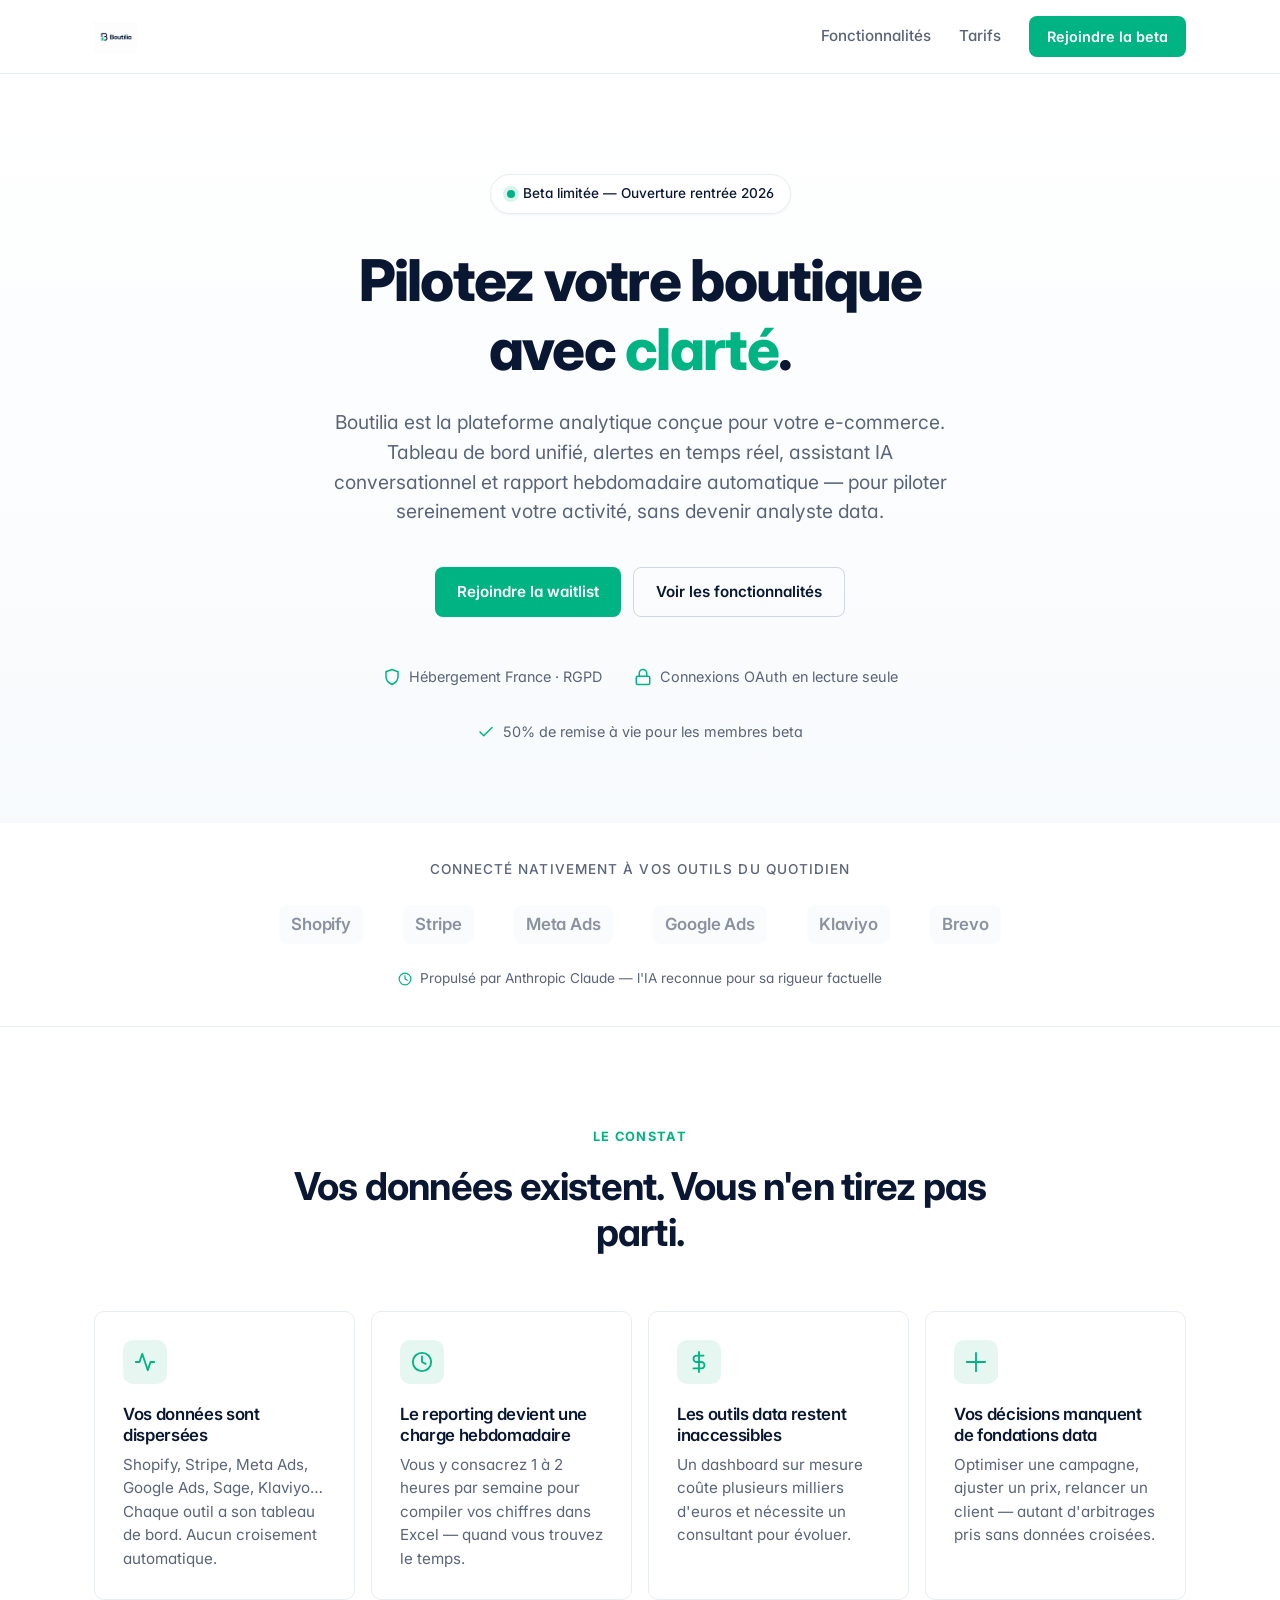
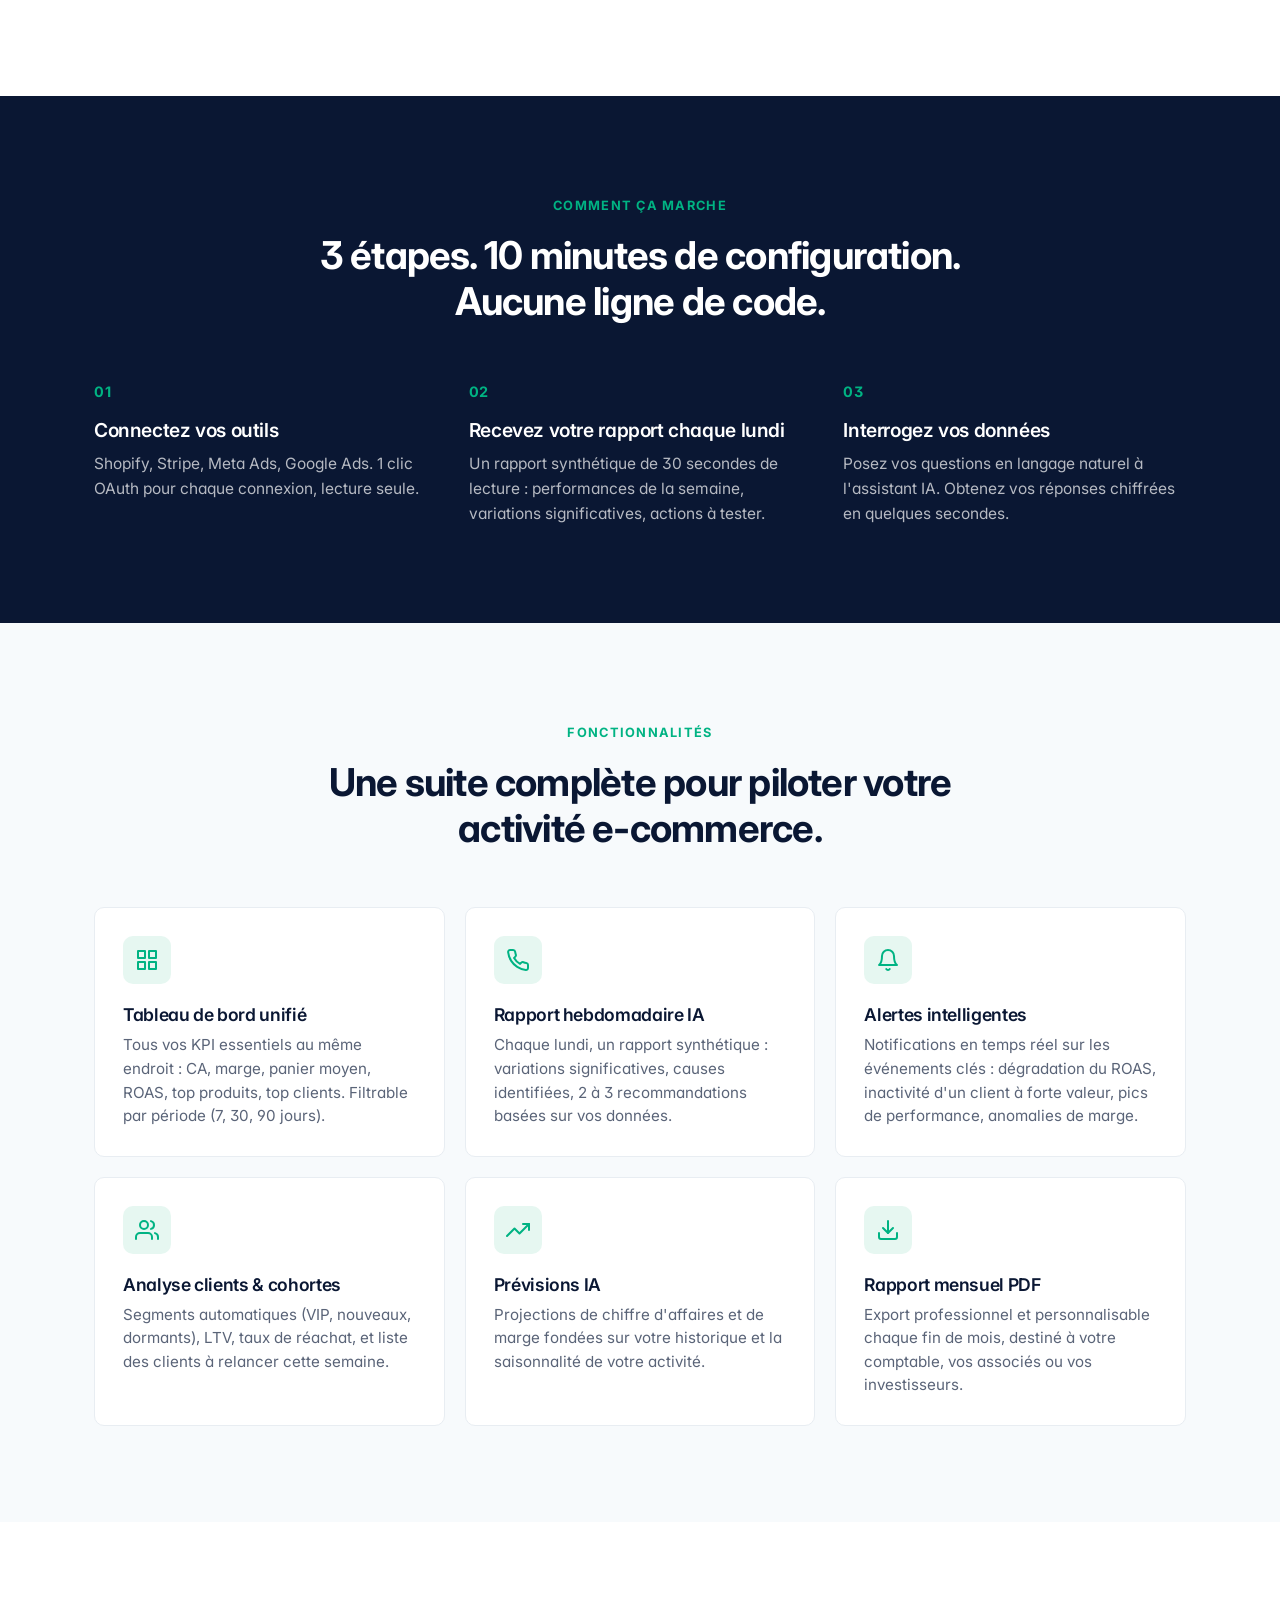
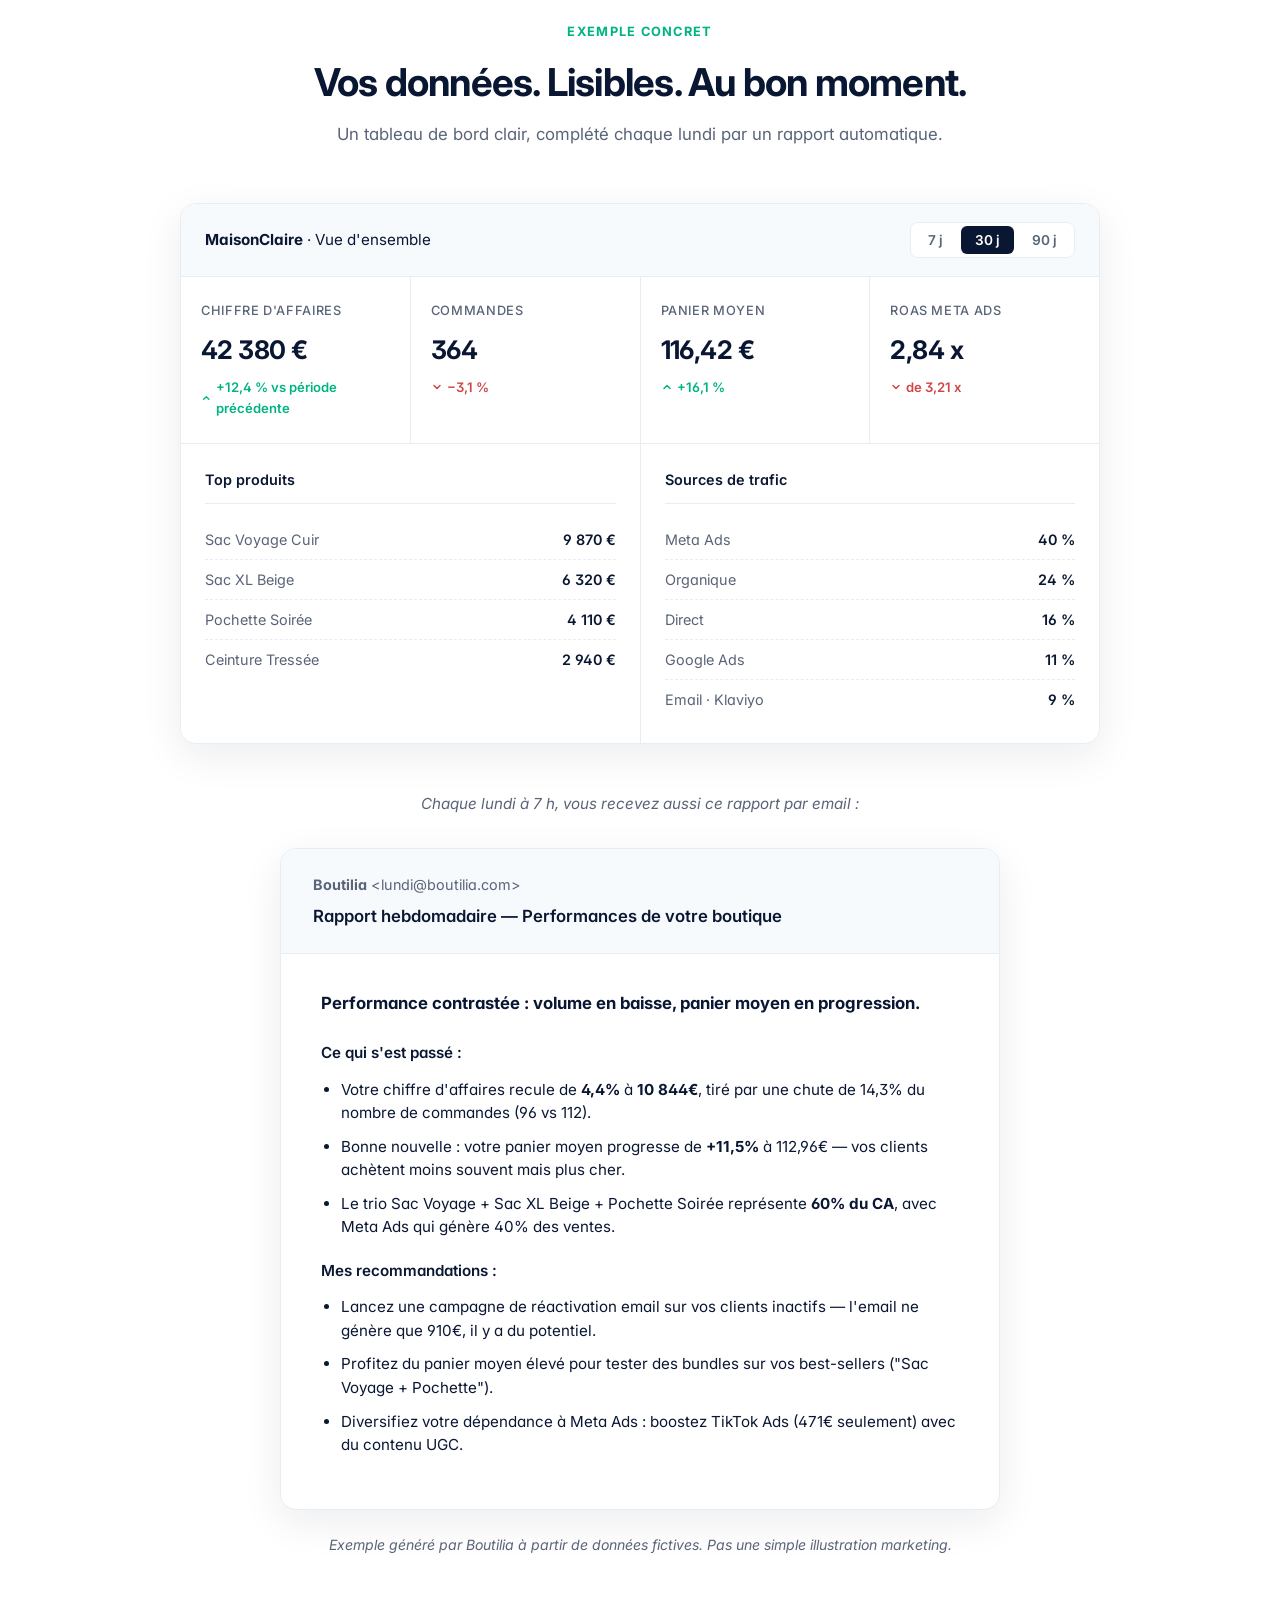
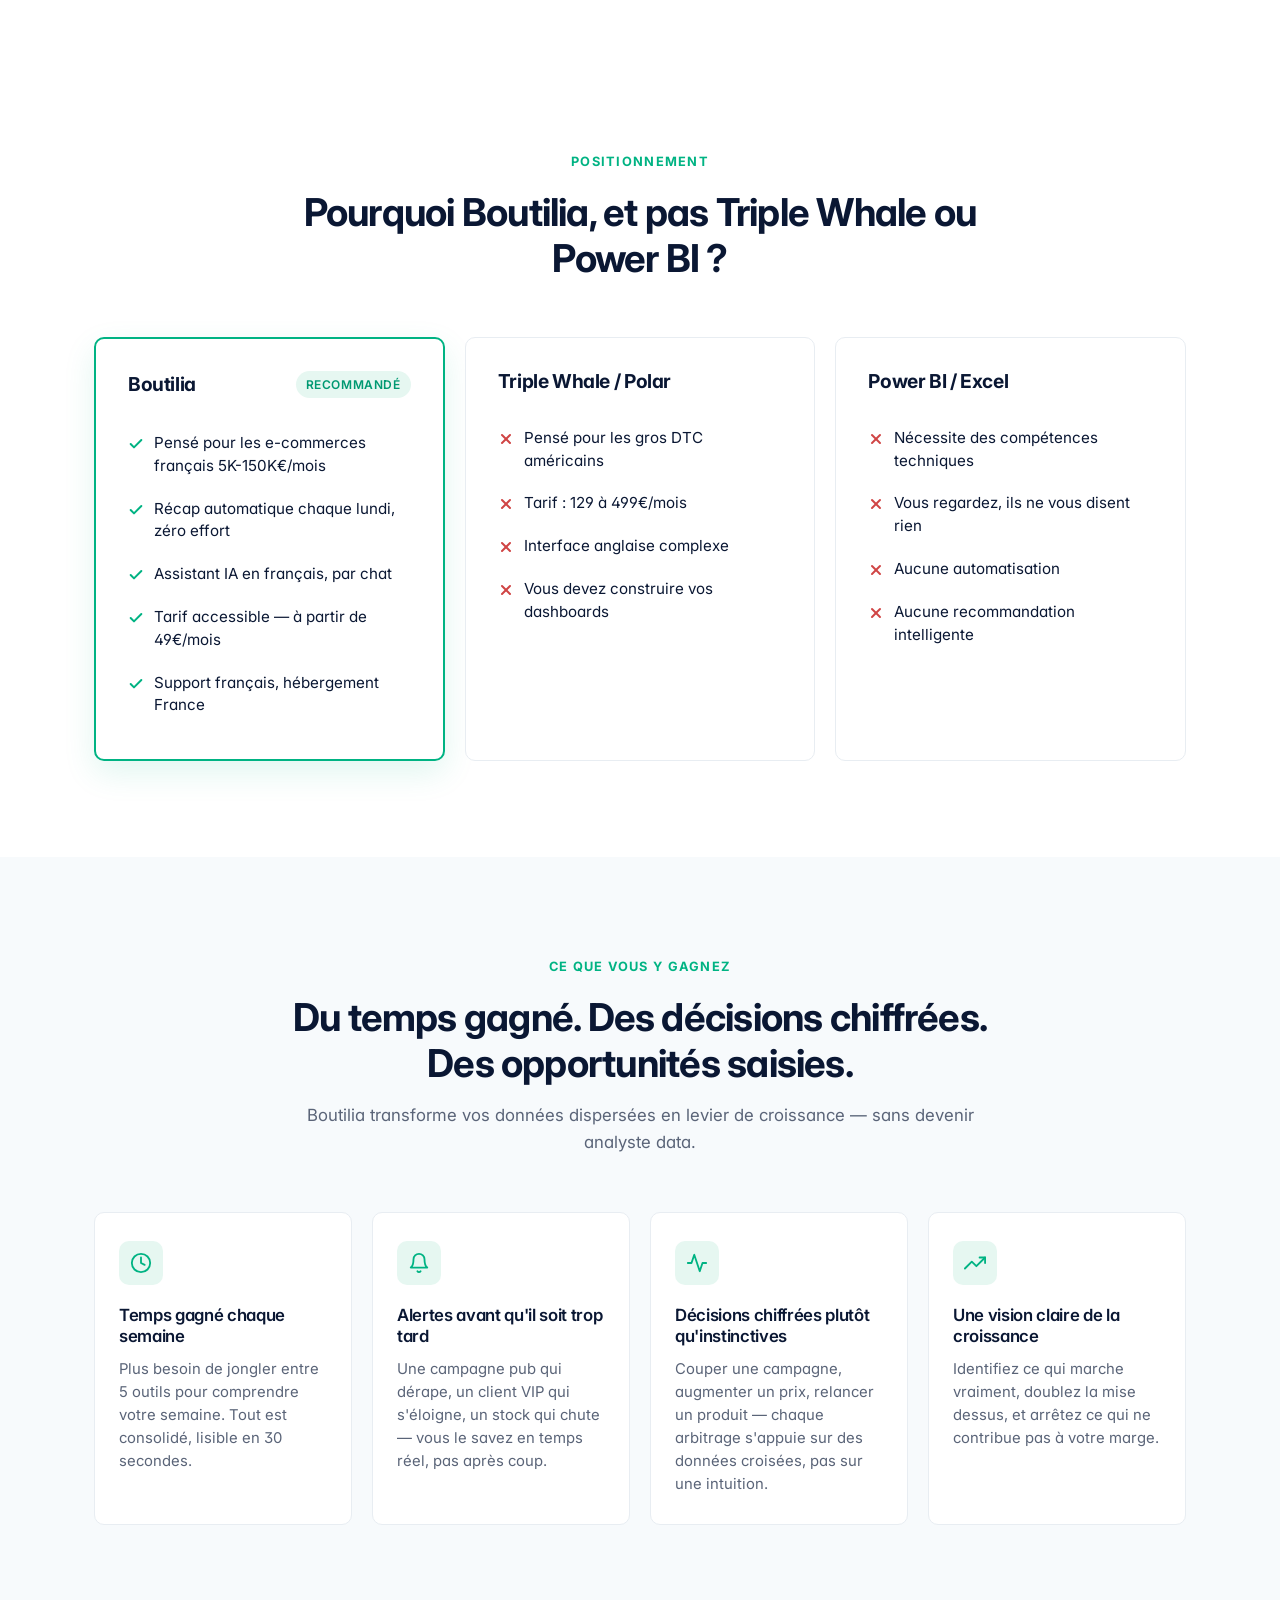
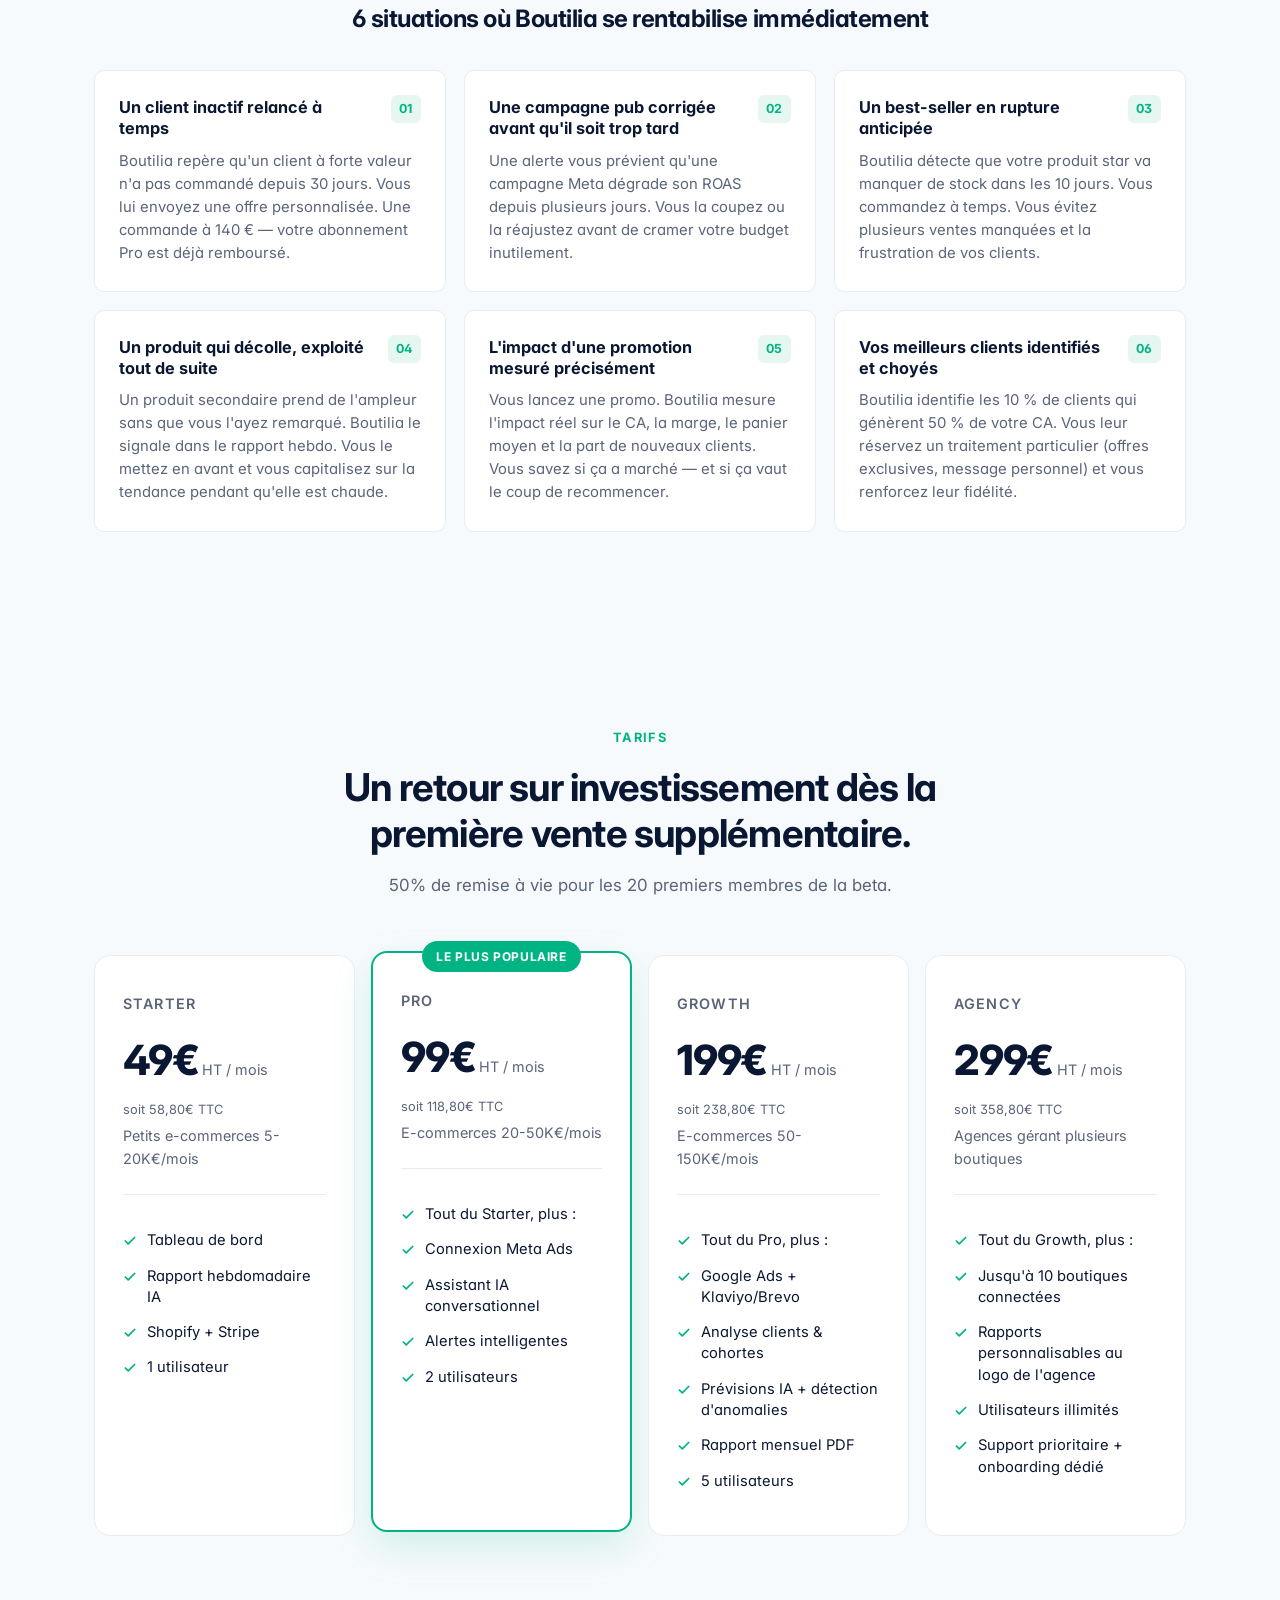
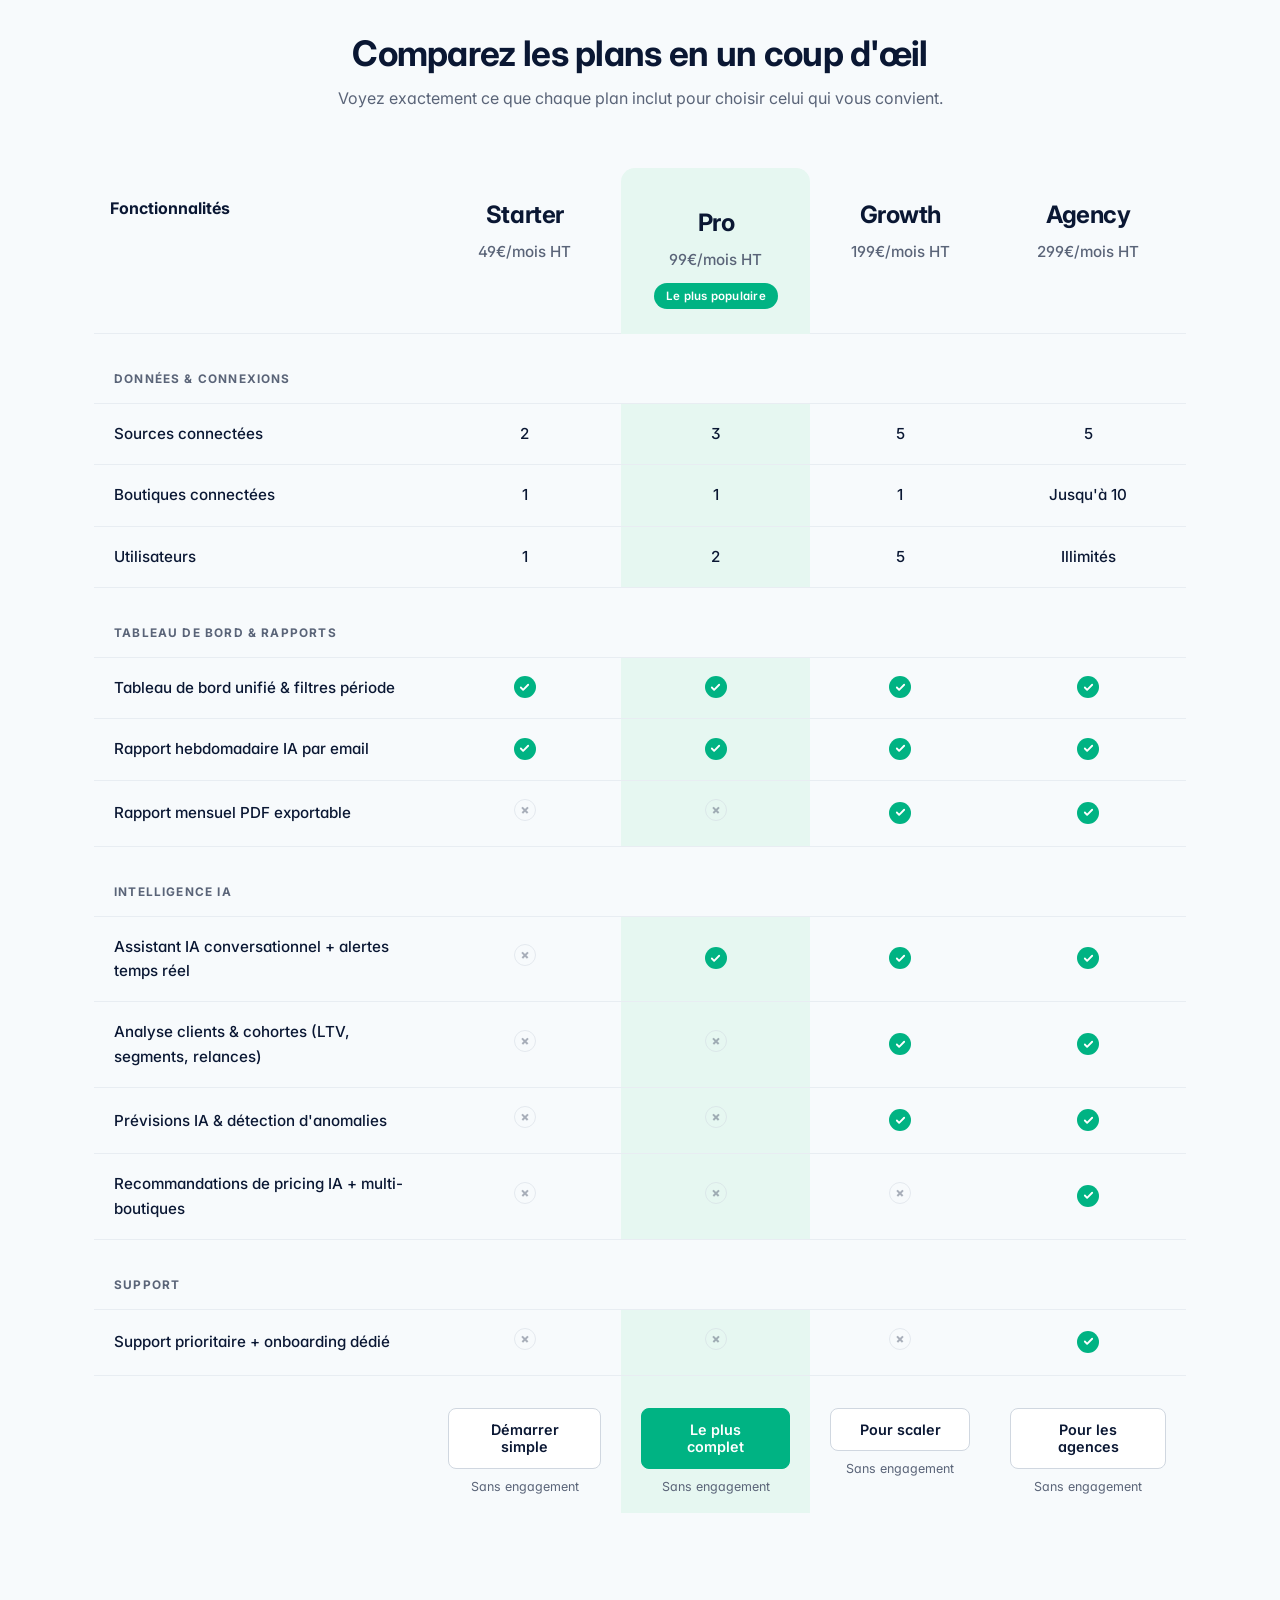
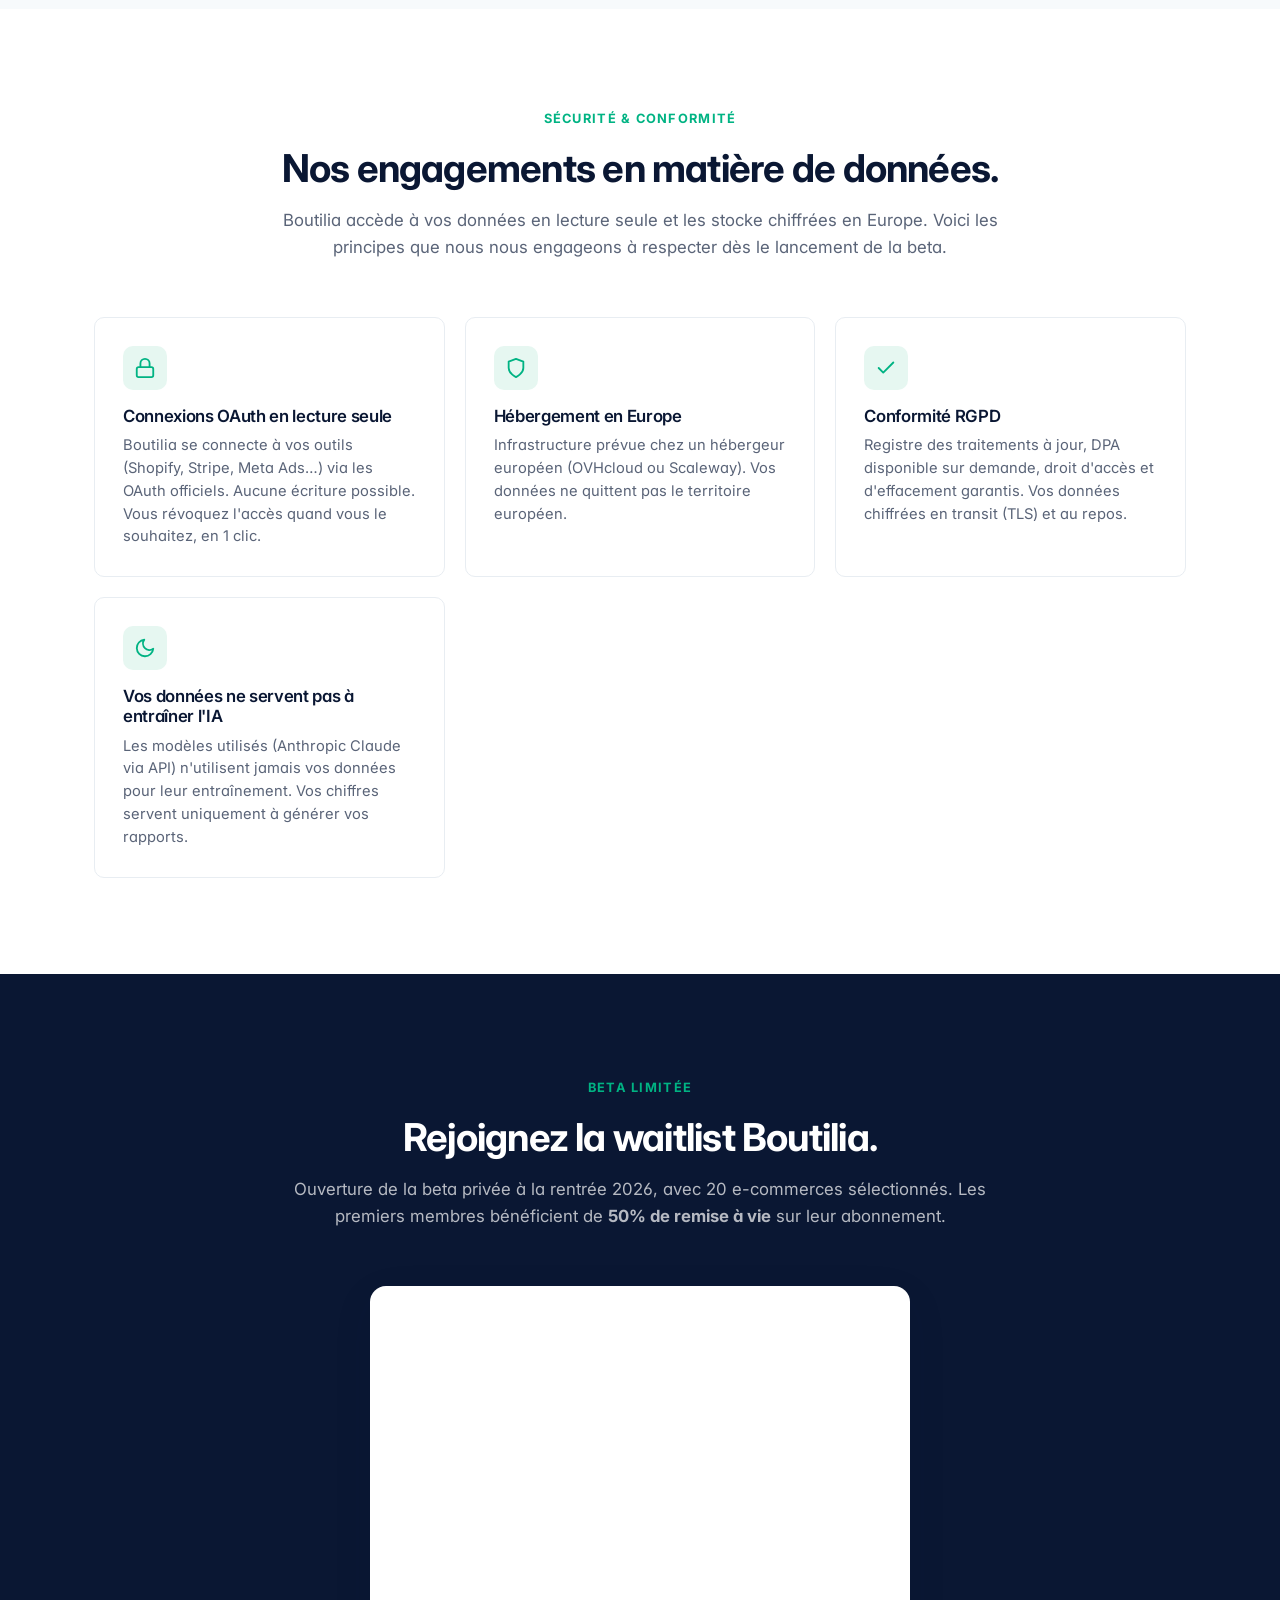
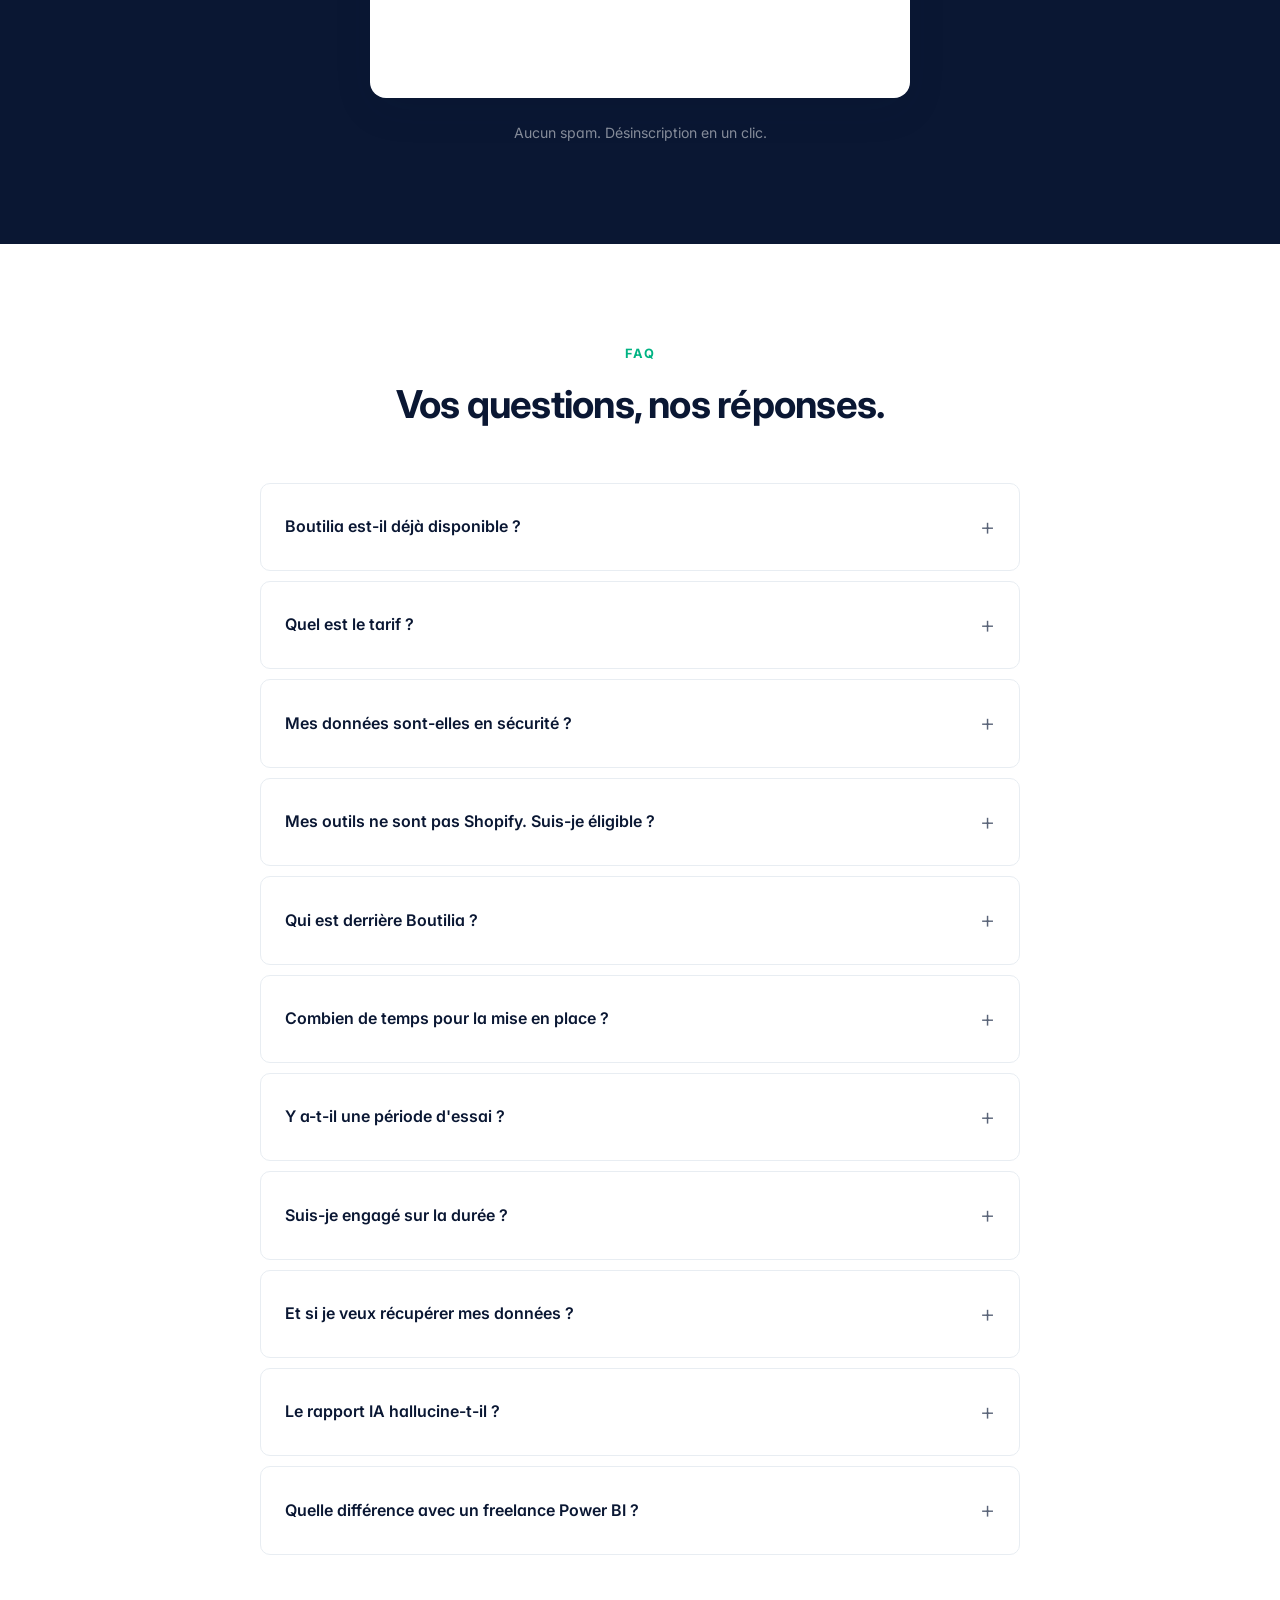
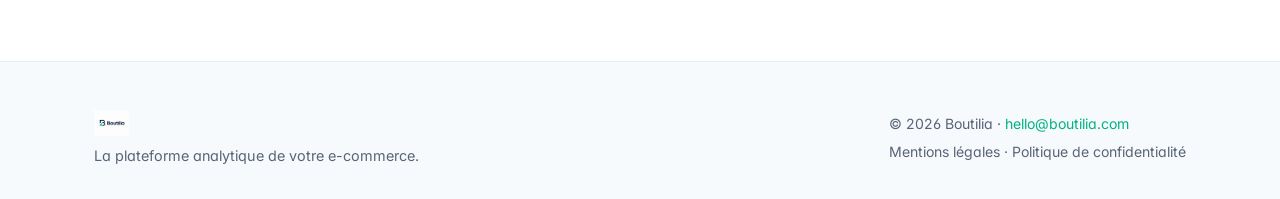
==== commit 95c5d3ed: "Intégration logo Boutilia + favicon cohérent" ====
--- a/index.html
+++ b/index.html
@@ -13,16 +13,21 @@
     <link href="https://fonts.googleapis.com/css2?family=Inter:wght@400;500;600;700;800&display=swap" rel="stylesheet">
 
     <link rel="stylesheet" href="styles.css">
+
+    <script type="text/javascript">
+        (function(c,l,a,r,i,t,y){
+            c[a]=c[a]||function(){(c[a].q=c[a].q||[]).push(arguments)};
+            t=l.createElement(r);t.async=1;t.src="https://www.clarity.ms/tag/"+i;
+            y=l.getElementsByTagName(r)[0];y.parentNode.insertBefore(t,y);
+        })(window, document, "clarity", "script", "x3cul6ugpg");
+    </script>
 </head>
 <body>
 
 <nav>
     <div class="container nav-inner">
         <a href="#" class="logo">
-            <svg width="28" height="28" viewBox="0 0 28 28" fill="none" xmlns="http://www.w3.org/2000/svg">
-                <path d="M14 2L17 11L26 14L17 17L14 26L11 17L2 14L11 11L14 2Z" fill="#00B383" stroke="#00B383" stroke-width="1.5" stroke-linejoin="round"/>
-            </svg>
-            <span>Boutilia</span>
+            <img src="boutilia-logo.png" alt="Boutilia" class="logo-img logo-img-nav">
         </a>
         <div class="nav-actions">
             <a href="#features" class="nav-link">Fonctionnalités</a>
@@ -844,10 +849,7 @@
     <div class="container footer-inner">
         <div class="footer-brand">
             <a href="#" class="logo">
-                <svg width="22" height="22" viewBox="0 0 28 28" fill="none" xmlns="http://www.w3.org/2000/svg">
-                    <path d="M14 2L17 11L26 14L17 17L14 26L11 17L2 14L11 11L14 2Z" fill="#00B383" stroke="#00B383" stroke-width="1.5" stroke-linejoin="round"/>
-                </svg>
-                <span>Boutilia</span>
+                <img src="boutilia-logo.png" alt="Boutilia" class="logo-img logo-img-footer">
             </a>
             <p>La plateforme analytique de votre e-commerce.</p>
         </div>
--- a/styles.css
+++ b/styles.css
@@ -108,6 +108,24 @@
     color: var(--text);
     text-decoration: none;
     letter-spacing: -0.01em;
+}
+
+.logo-img {
+    height: 32px;
+    width: auto;
+    display: block;
+}
+
+.logo-img-nav {
+    height: 32px;
+}
+
+.logo-img-footer {
+    height: 26px;
+}
+
+@media (max-width: 768px) {
+    .logo-img-nav { height: 28px; }
 }
 
 .nav-actions {
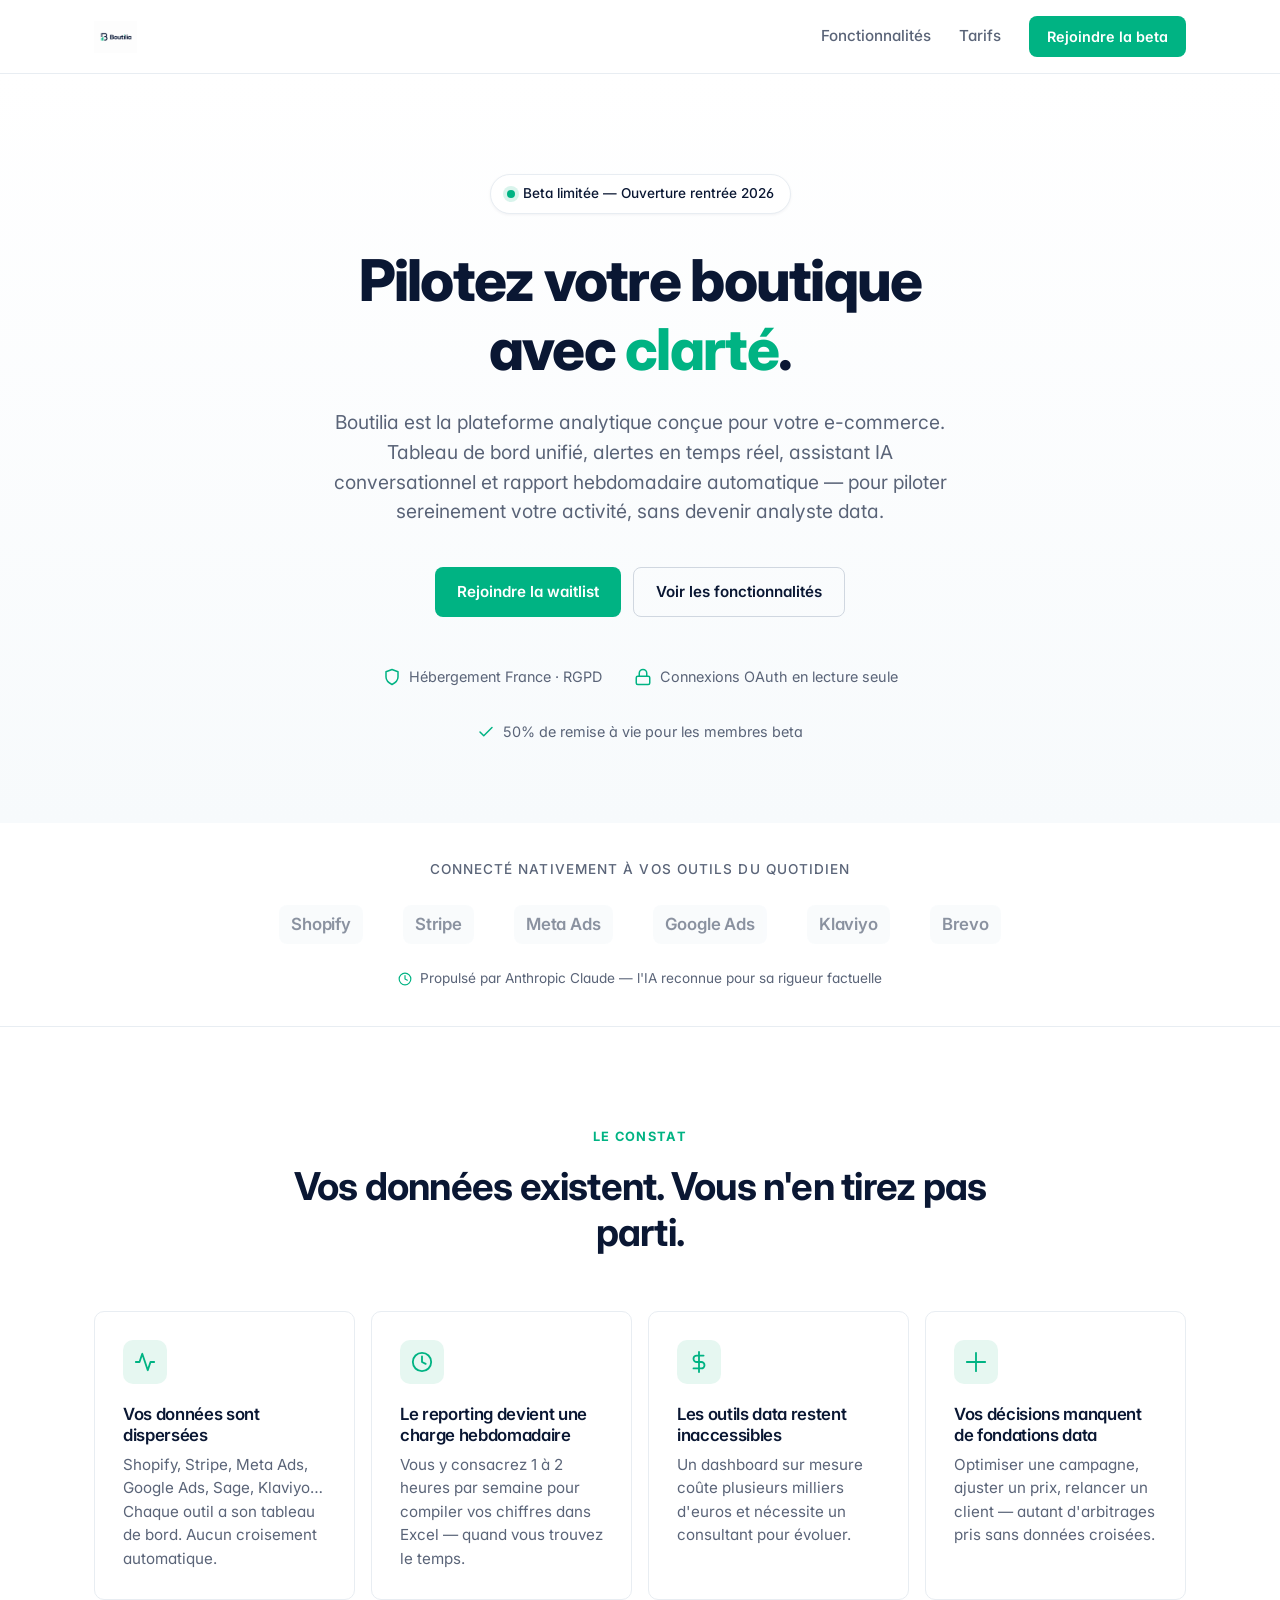
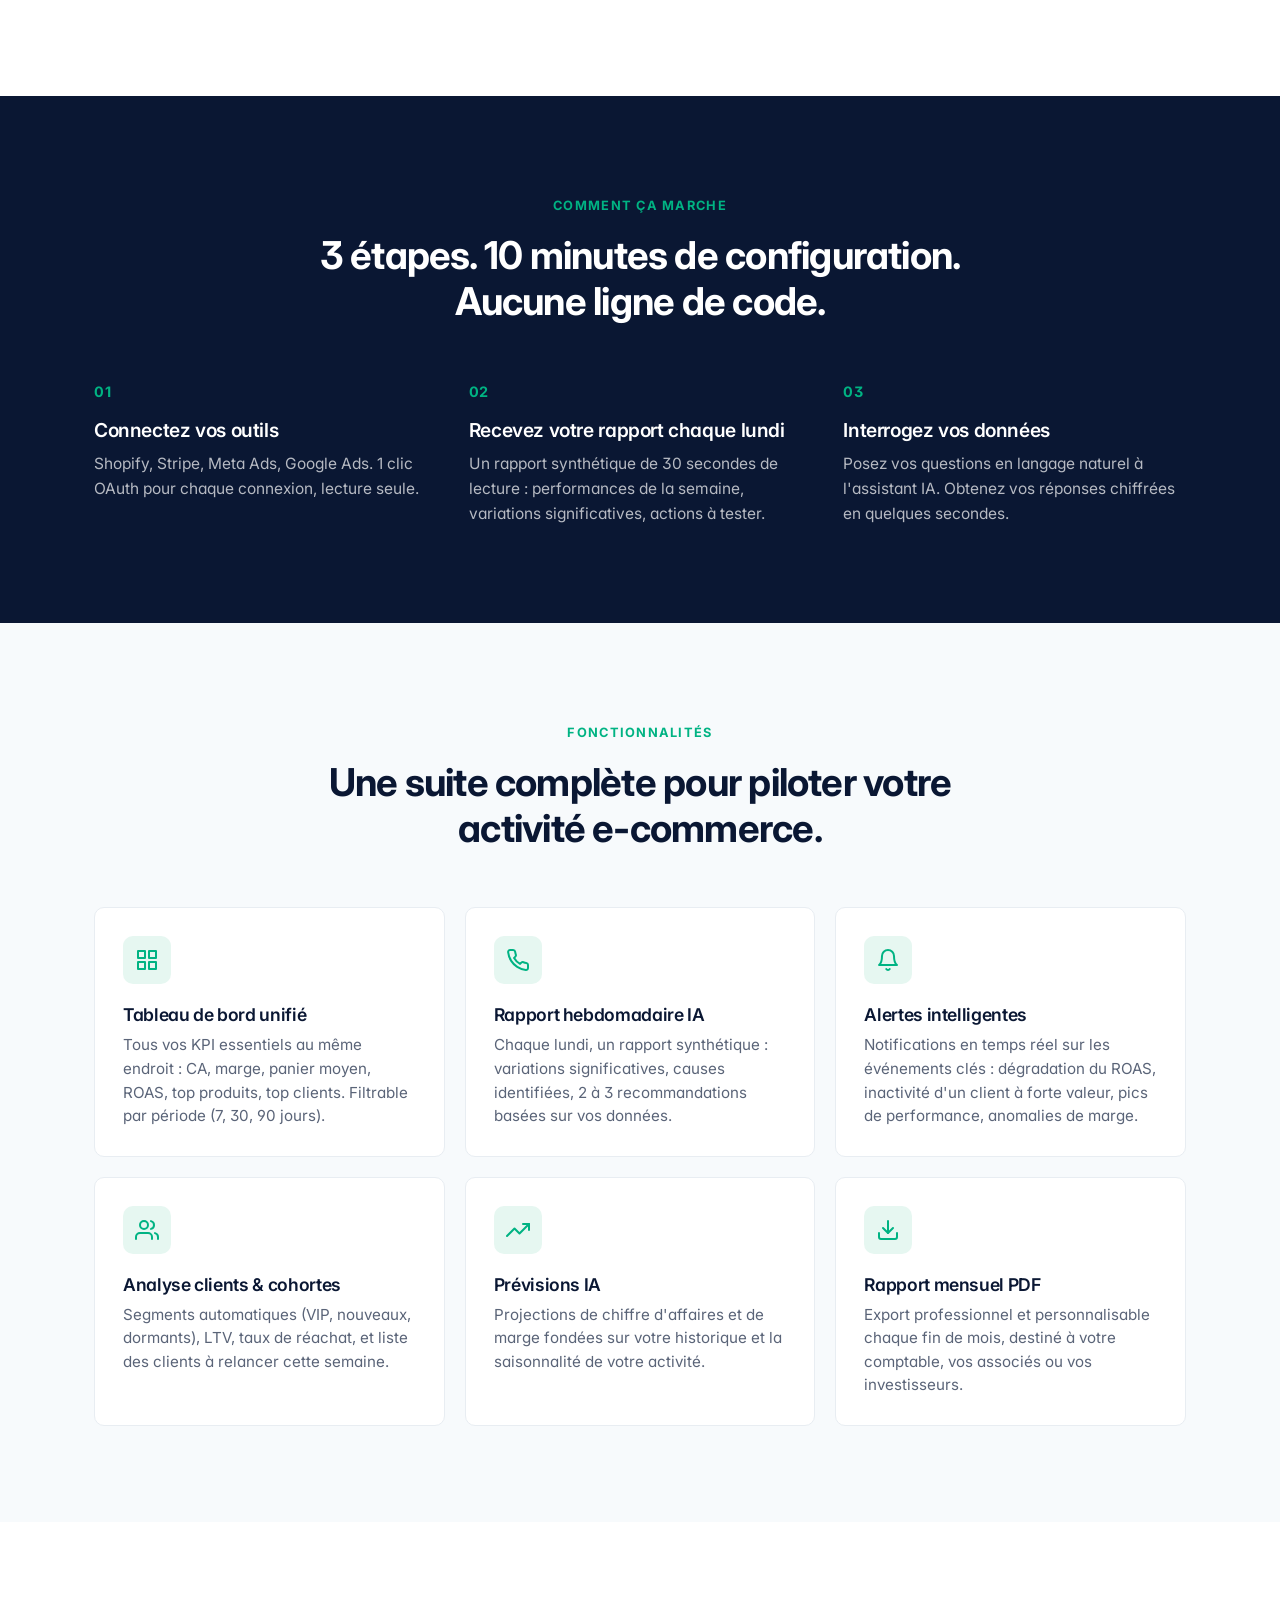
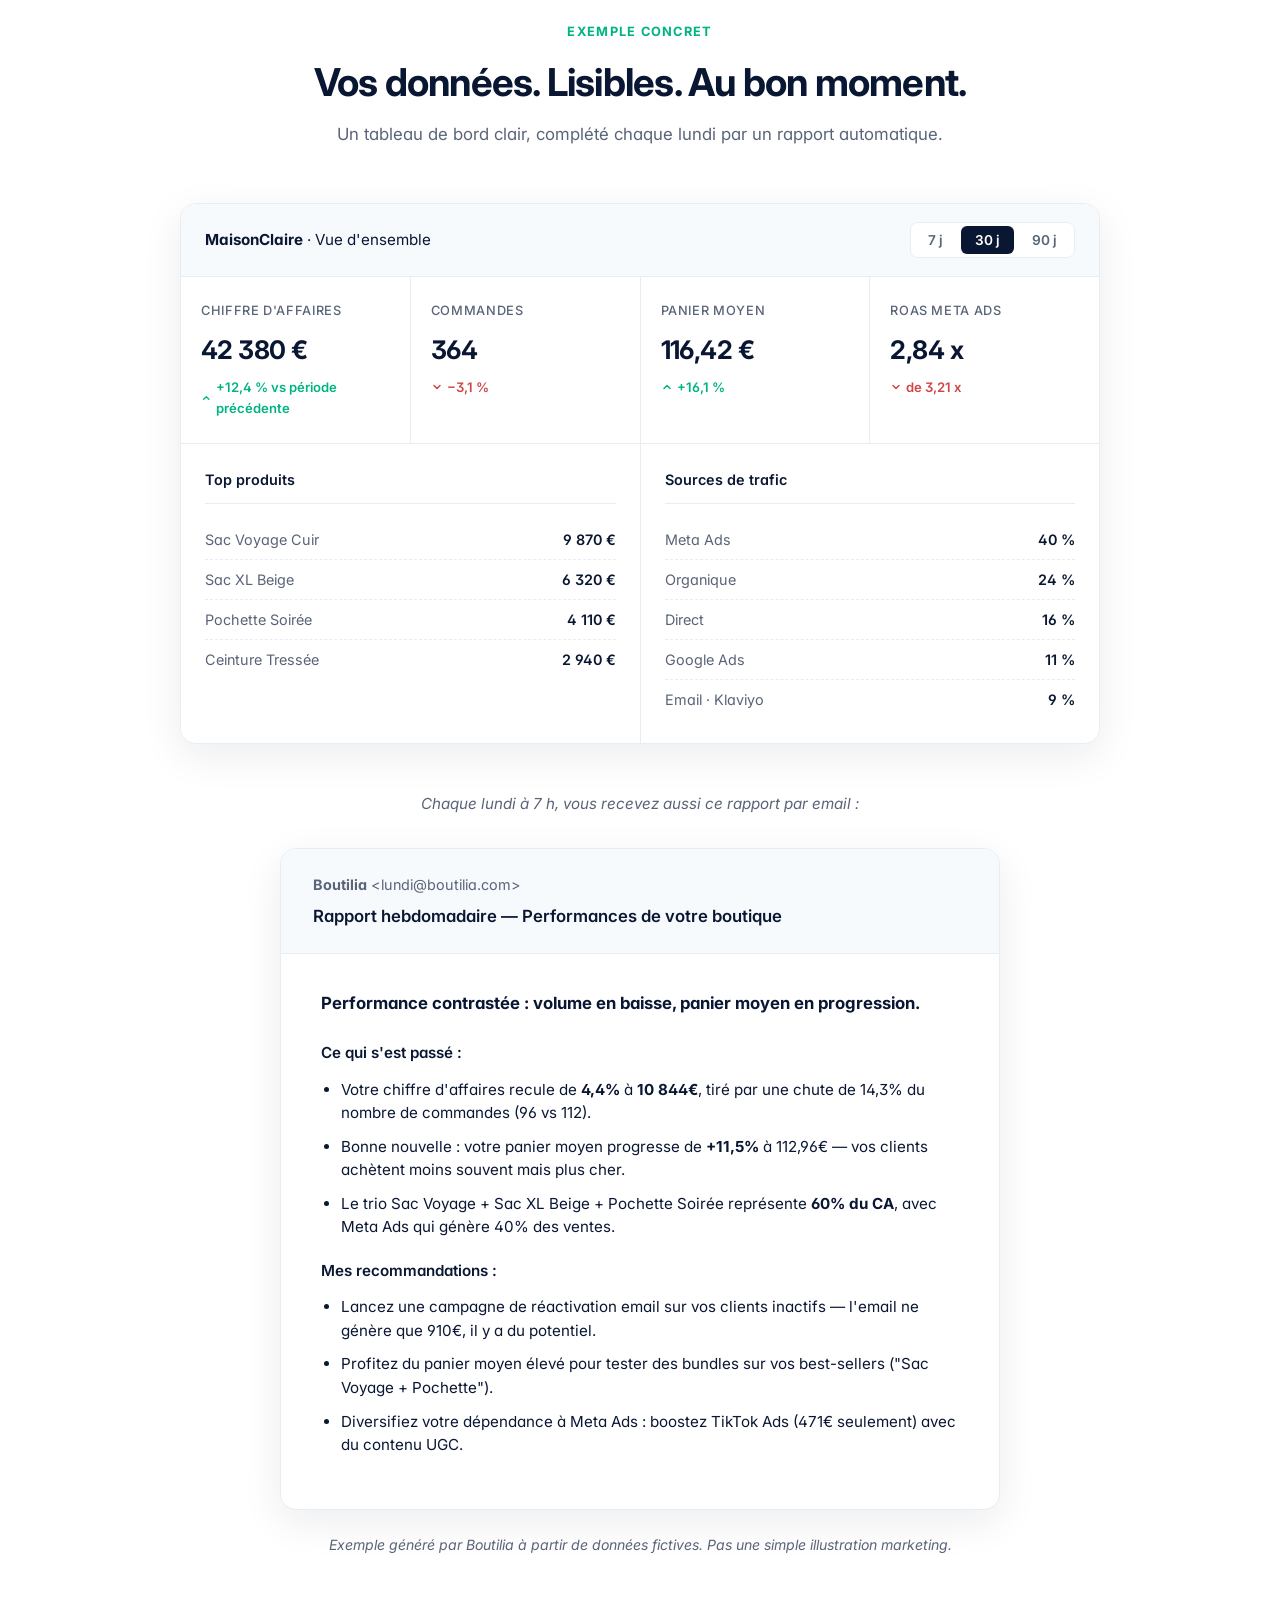
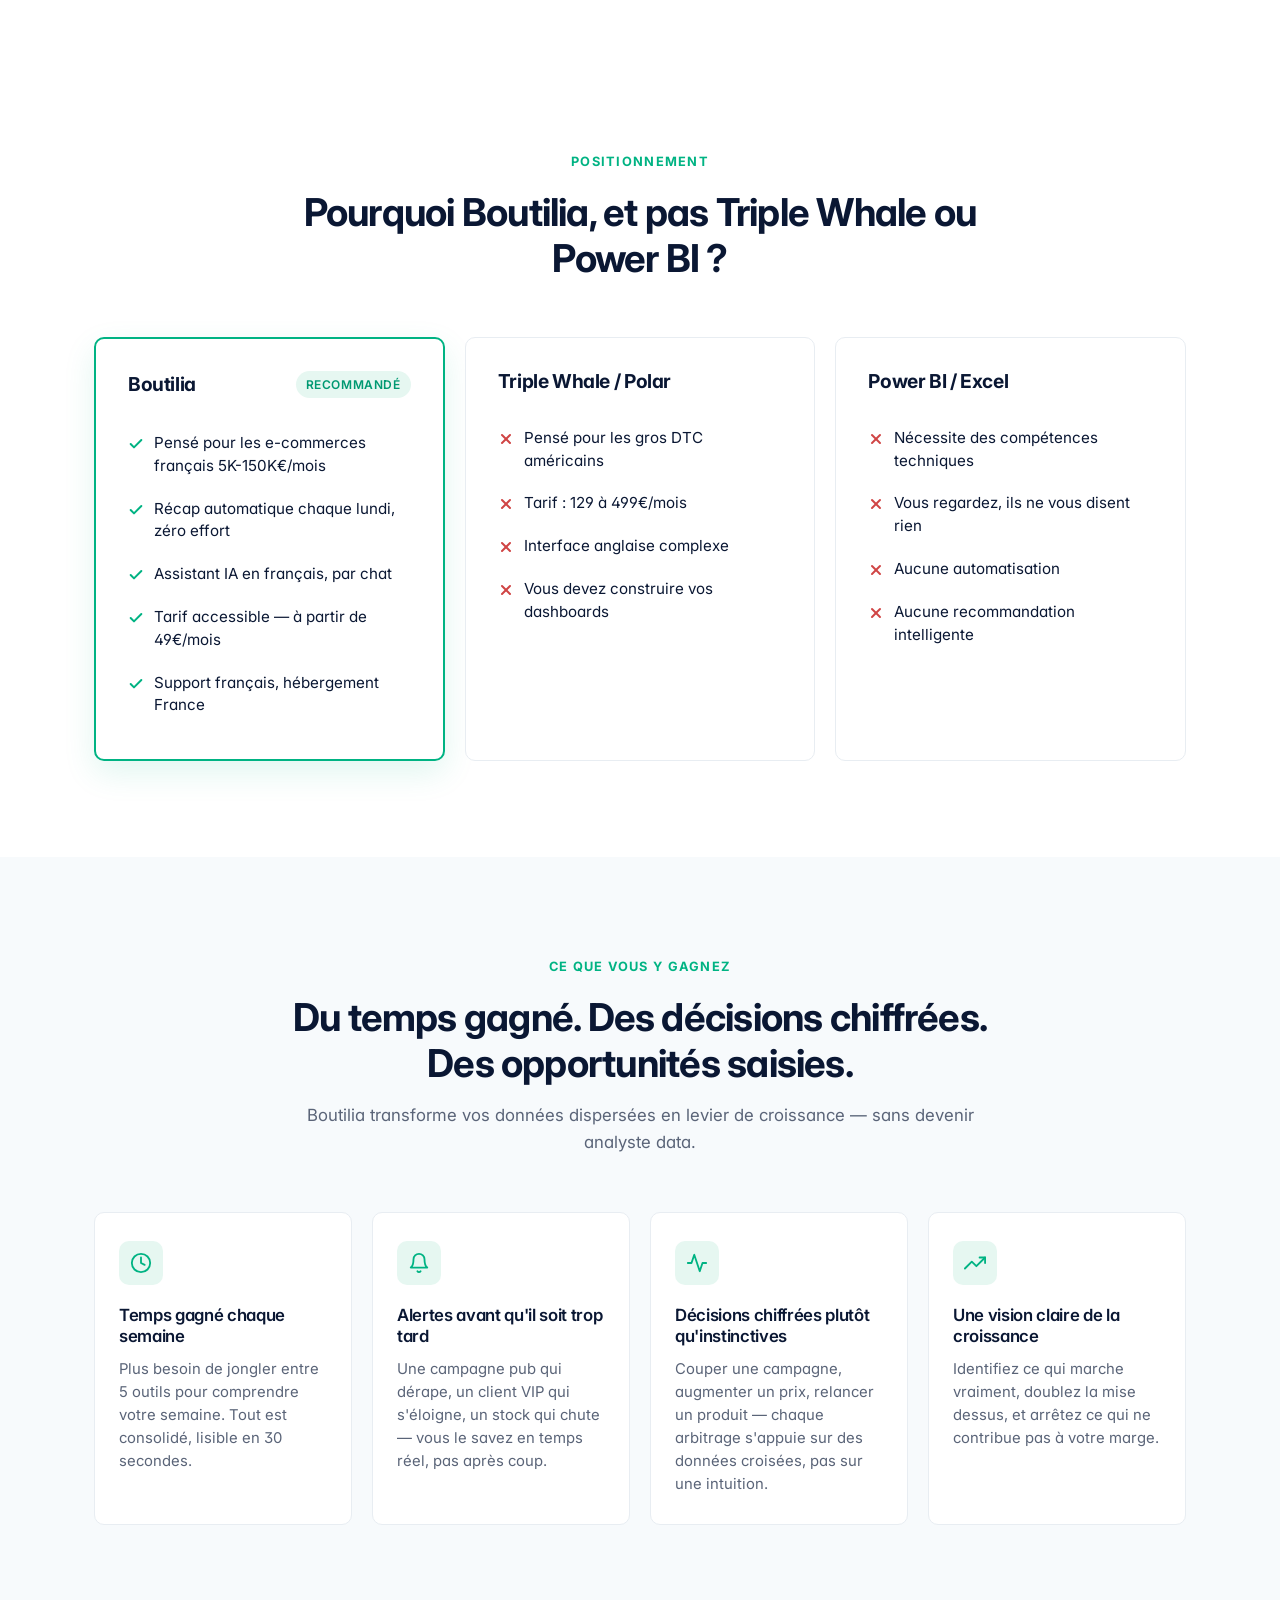
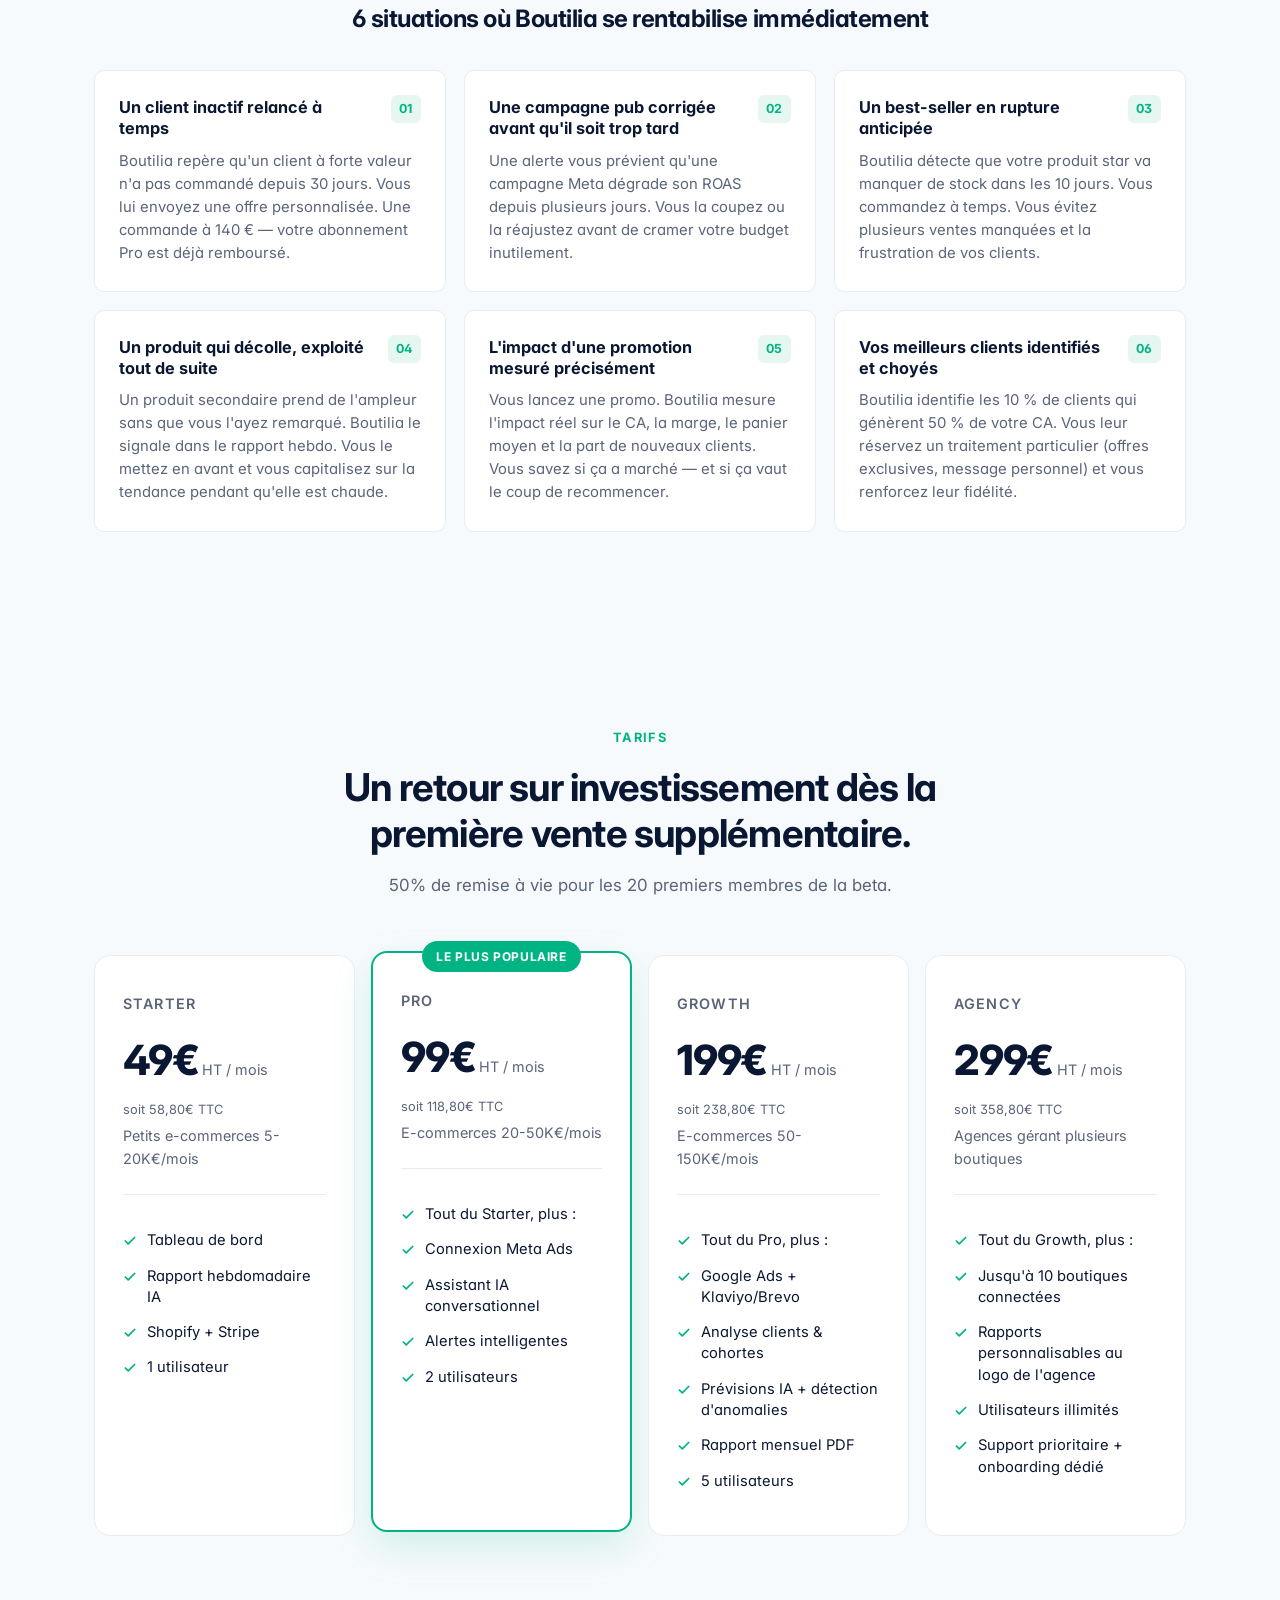
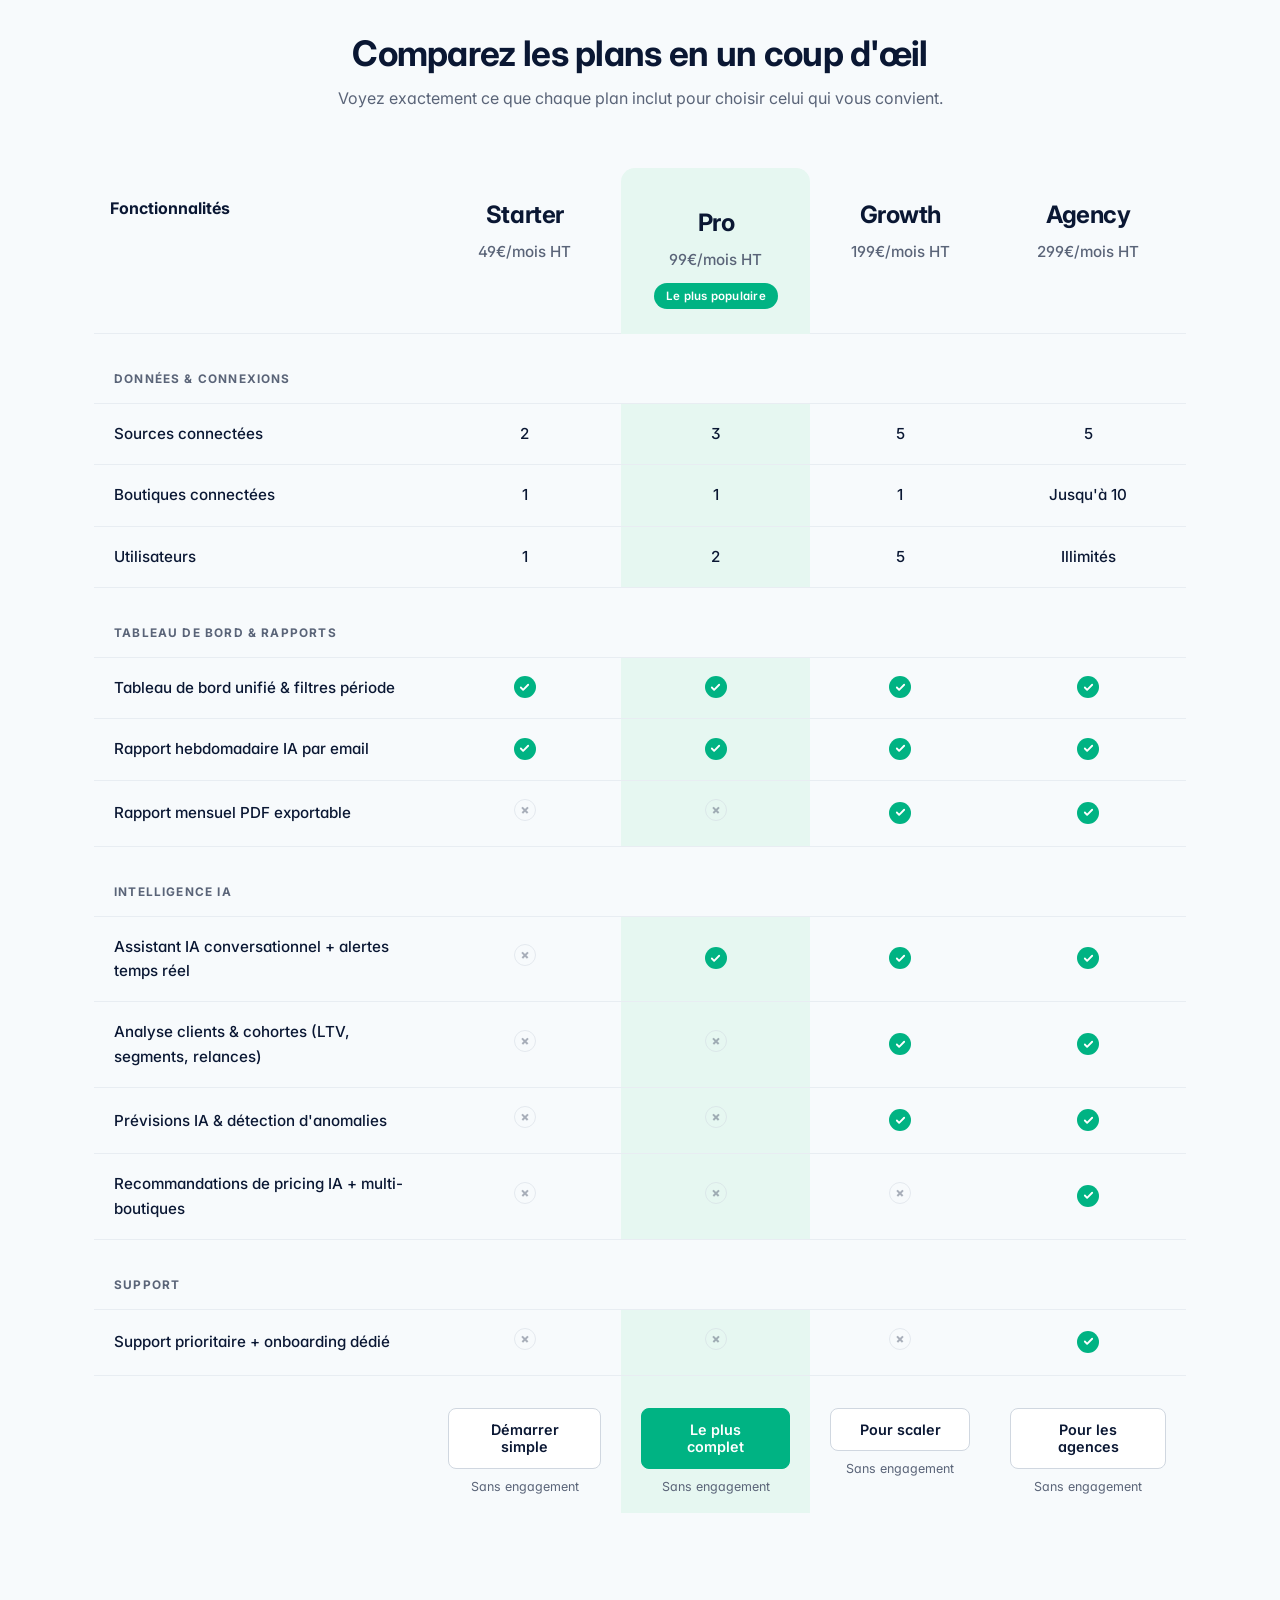
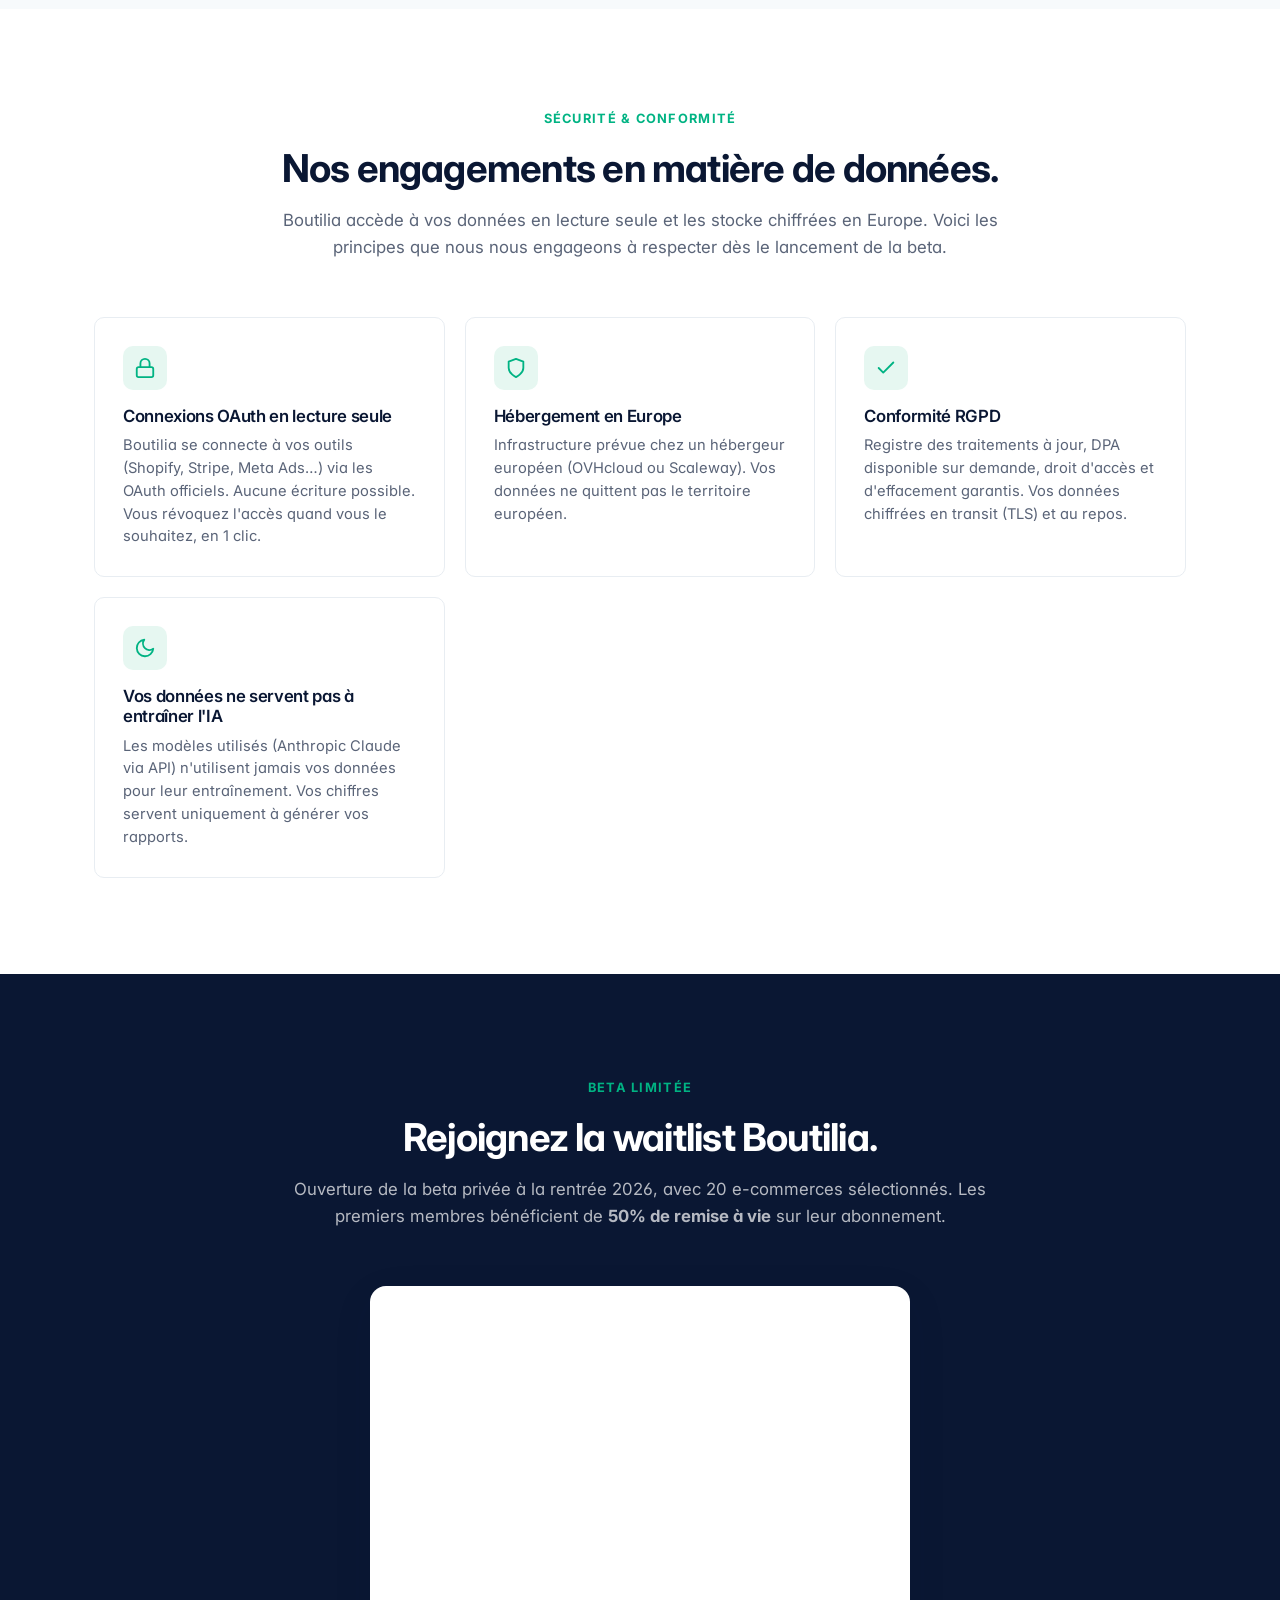
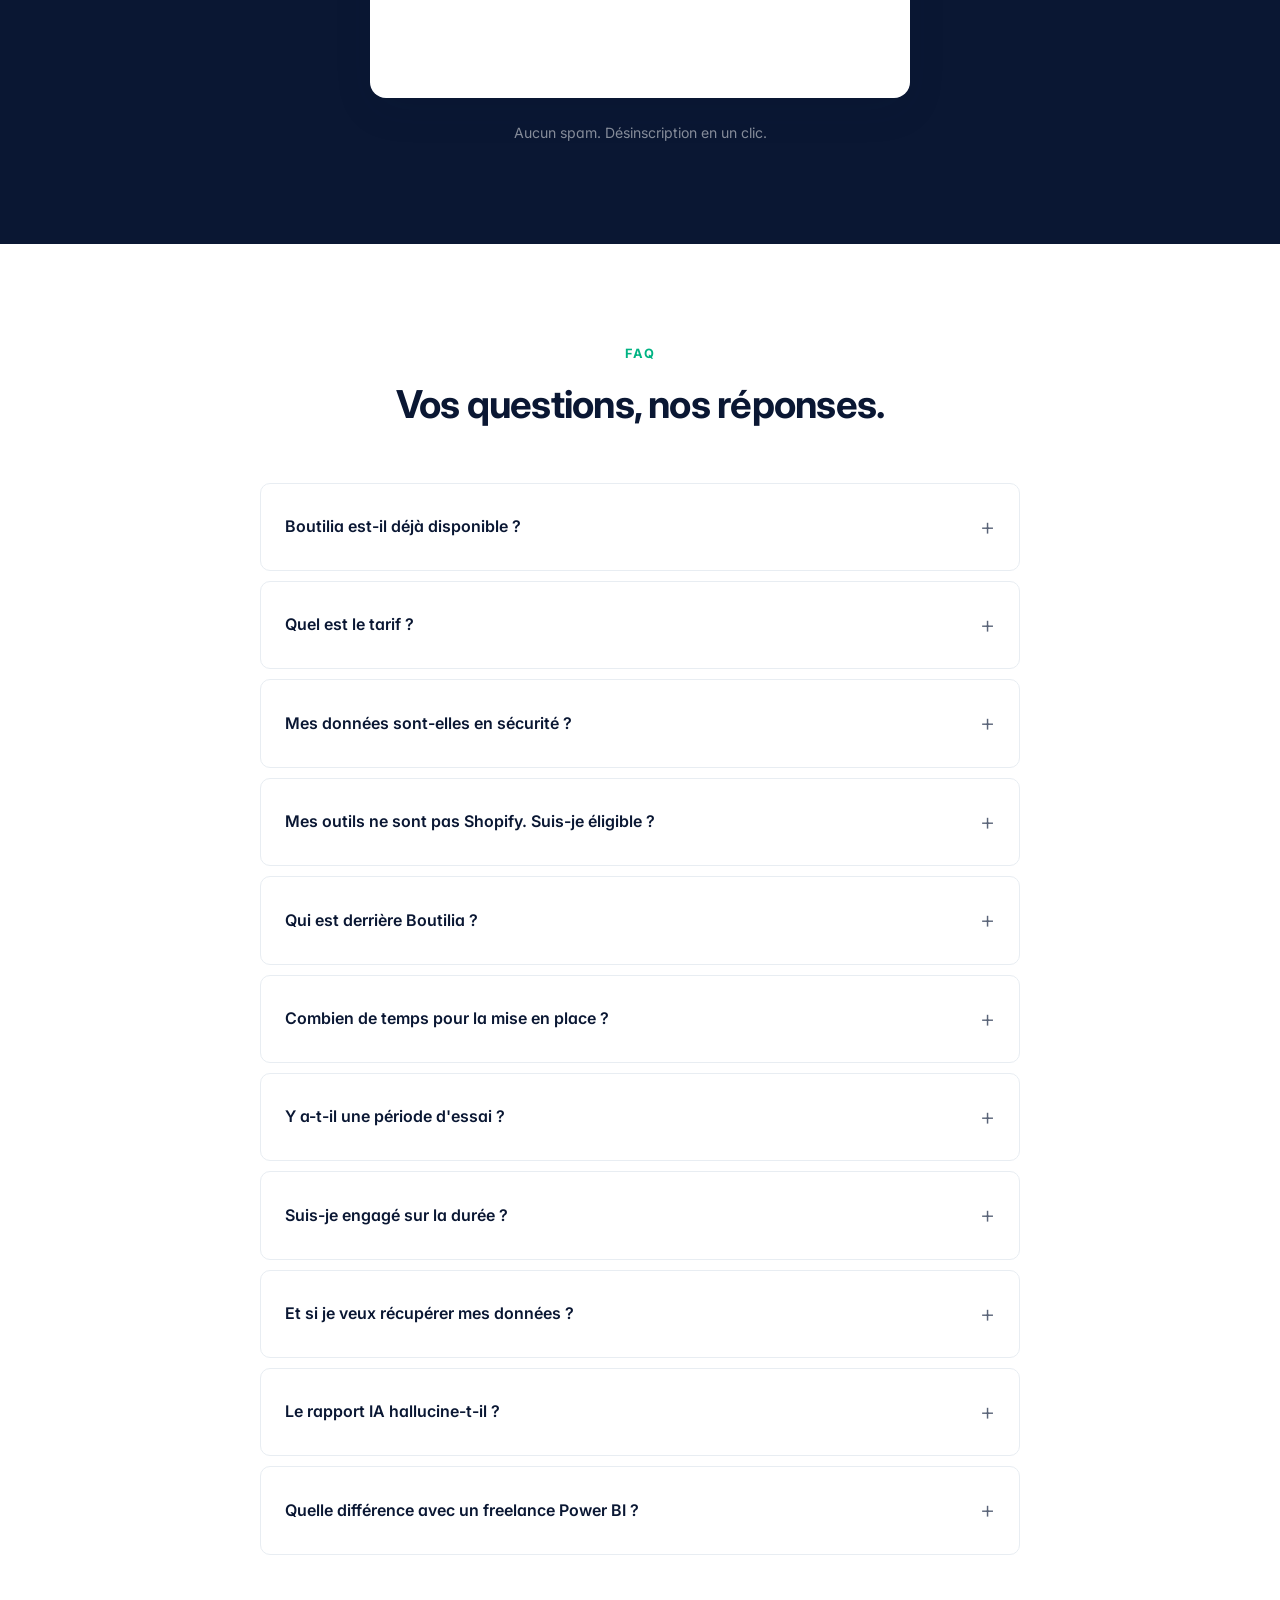
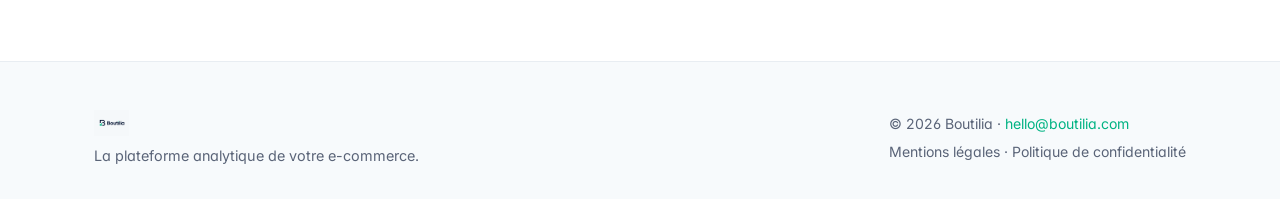
==== commit 3b3b98f7: "fix logo" ====
--- a/index.html
+++ b/index.html
@@ -7,6 +7,7 @@
     <meta name="description" content="Tableau de bord, rapports IA et assistant conversationnel pour e-commerçants français. Pilotez votre boutique avec clarté, sans devenir analyste data.">
 
     <link rel="icon" type="image/svg+xml" href="favicon.svg">
+    <link rel="icon" type="image/png" href="favicon.png">
 
     <link rel="preconnect" href="https://fonts.googleapis.com">
     <link rel="preconnect" href="https://fonts.gstatic.com" crossorigin>
--- a/styles.css
+++ b/styles.css
@@ -114,6 +114,7 @@
     height: 32px;
     width: auto;
     display: block;
+    mix-blend-mode: multiply;
 }
 
 .logo-img-nav {
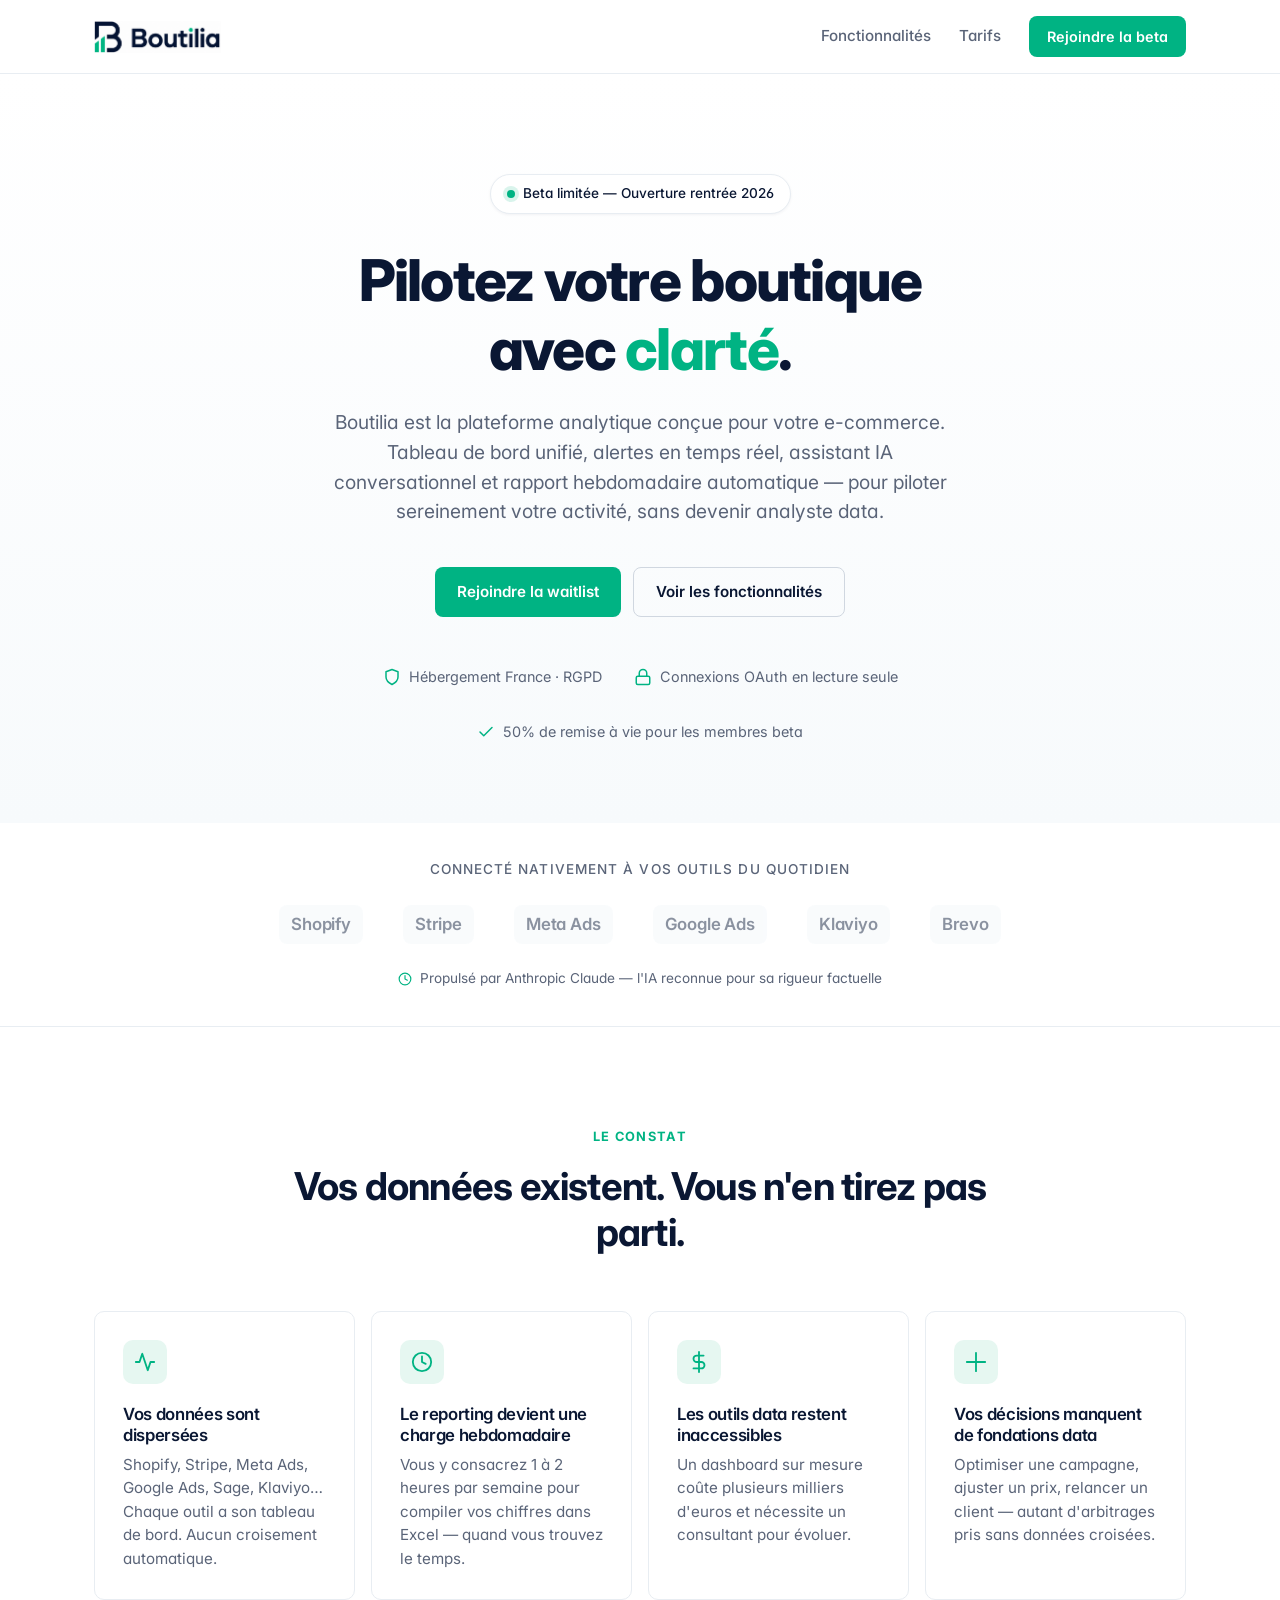
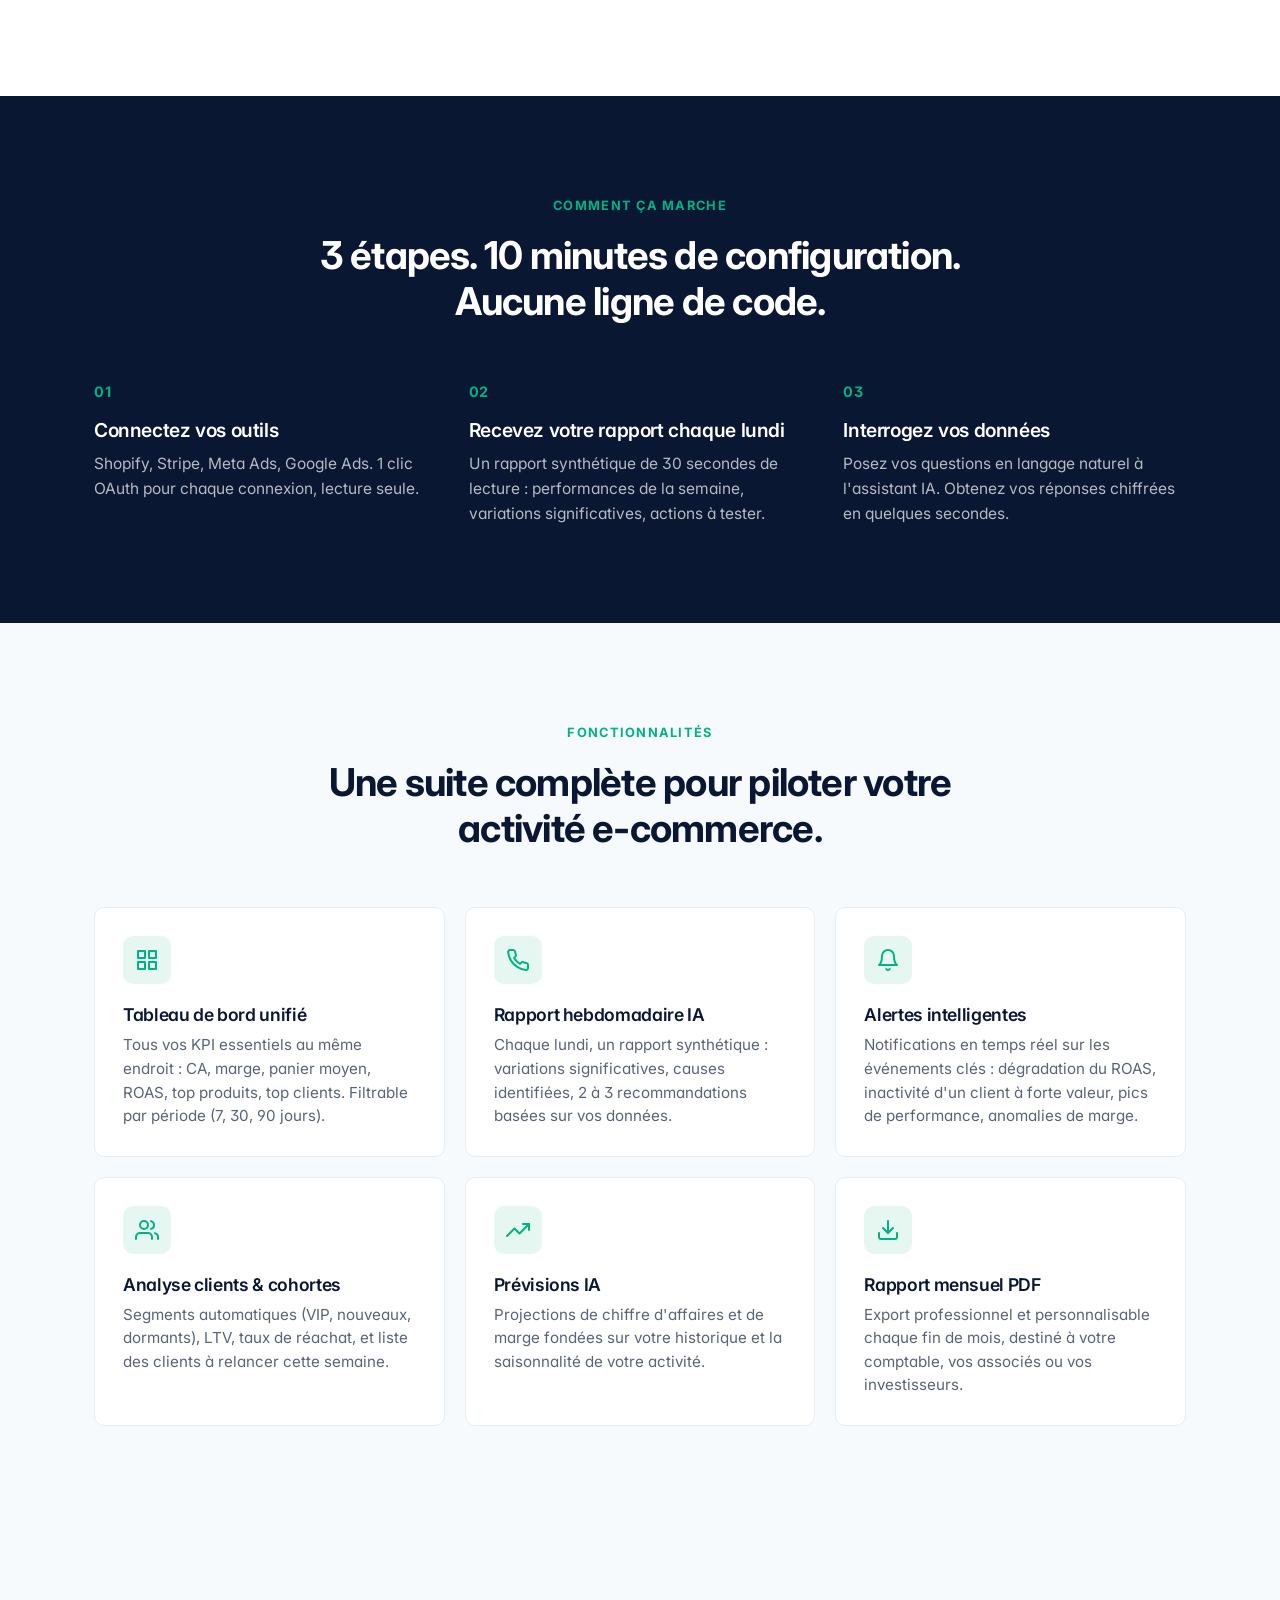
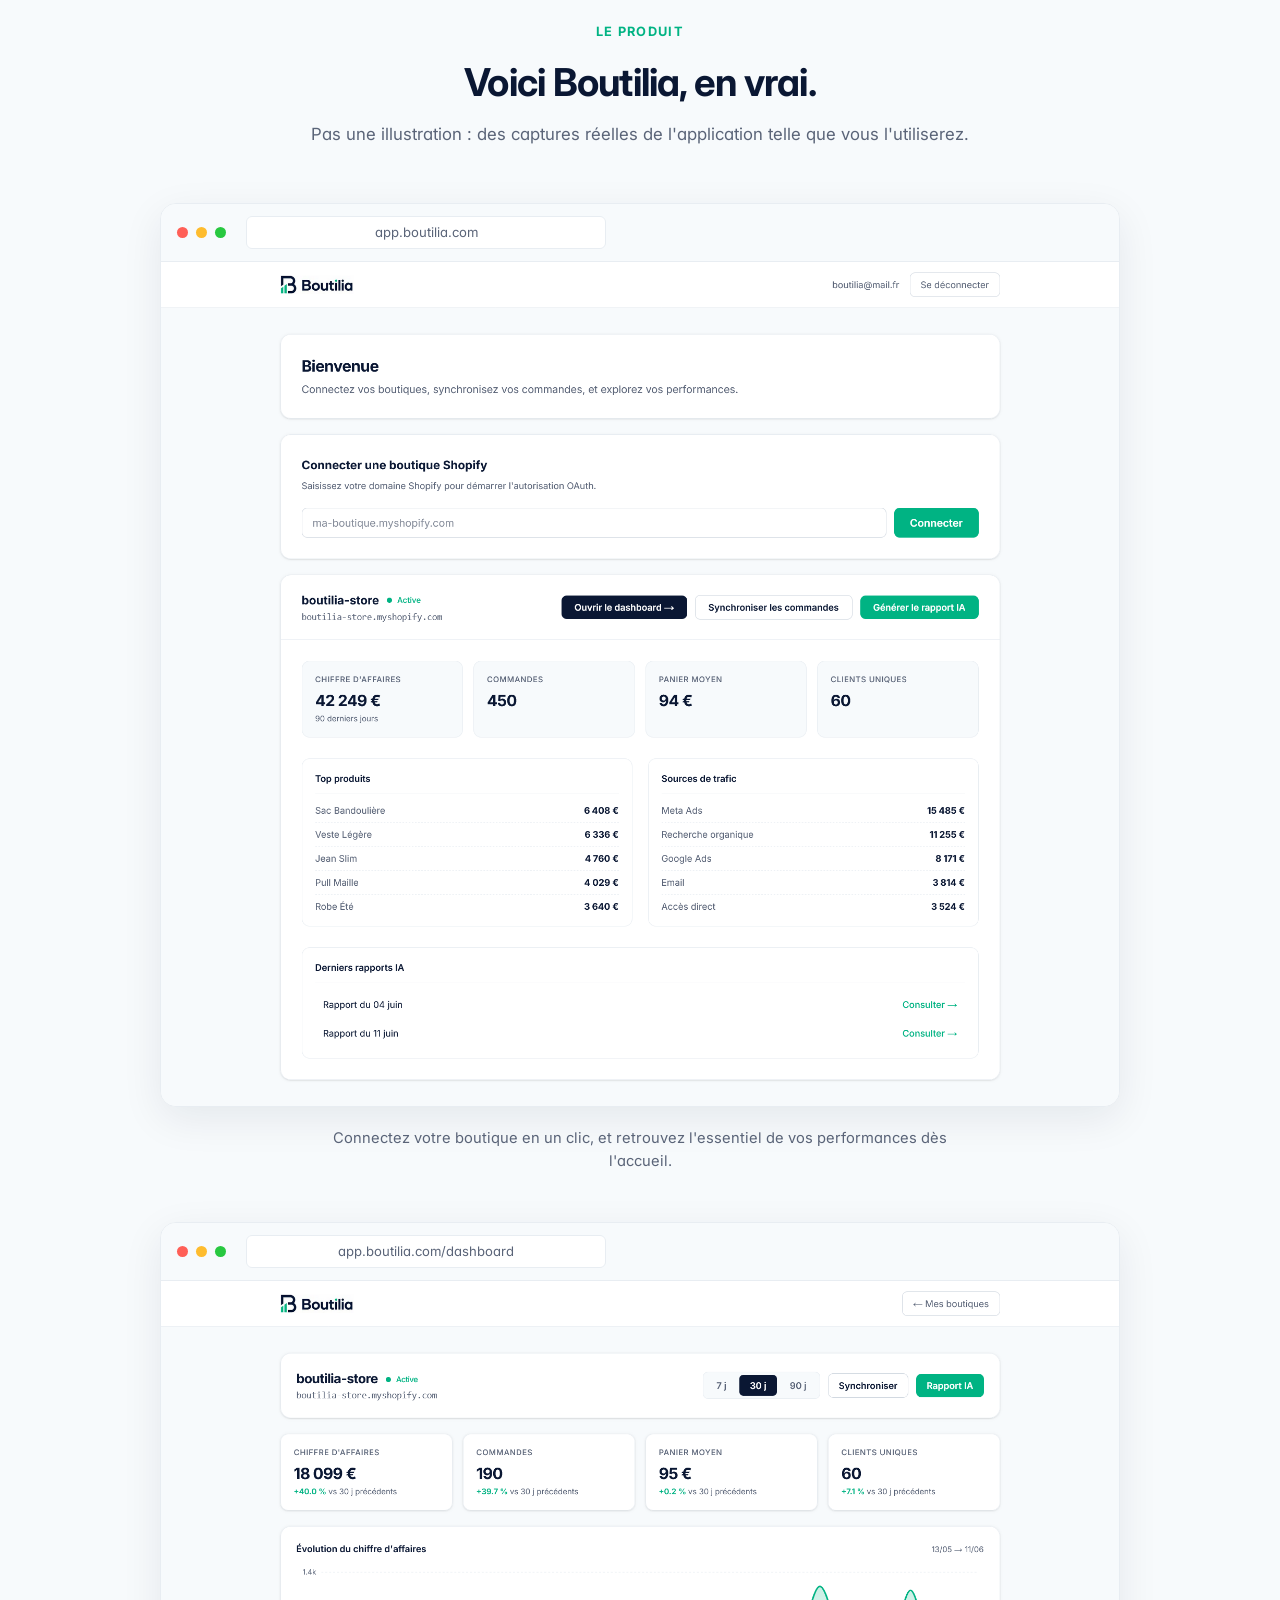
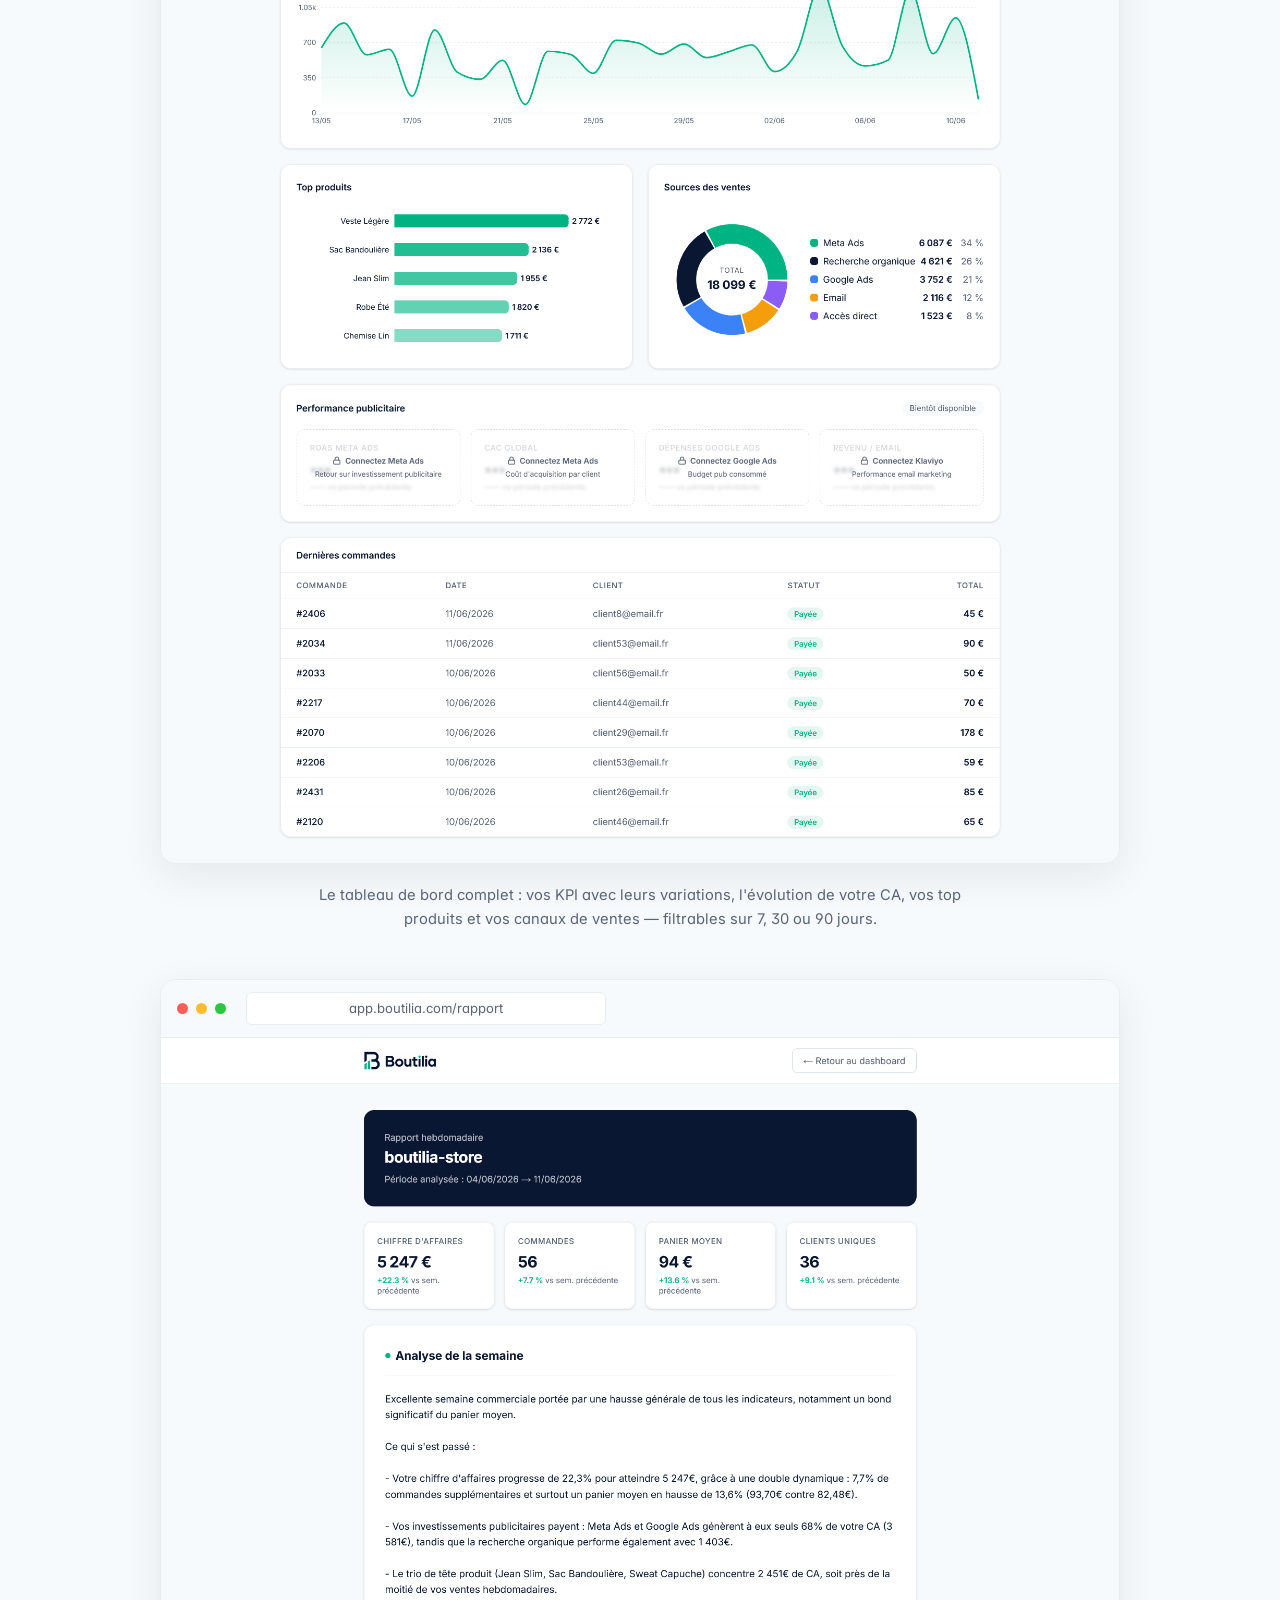
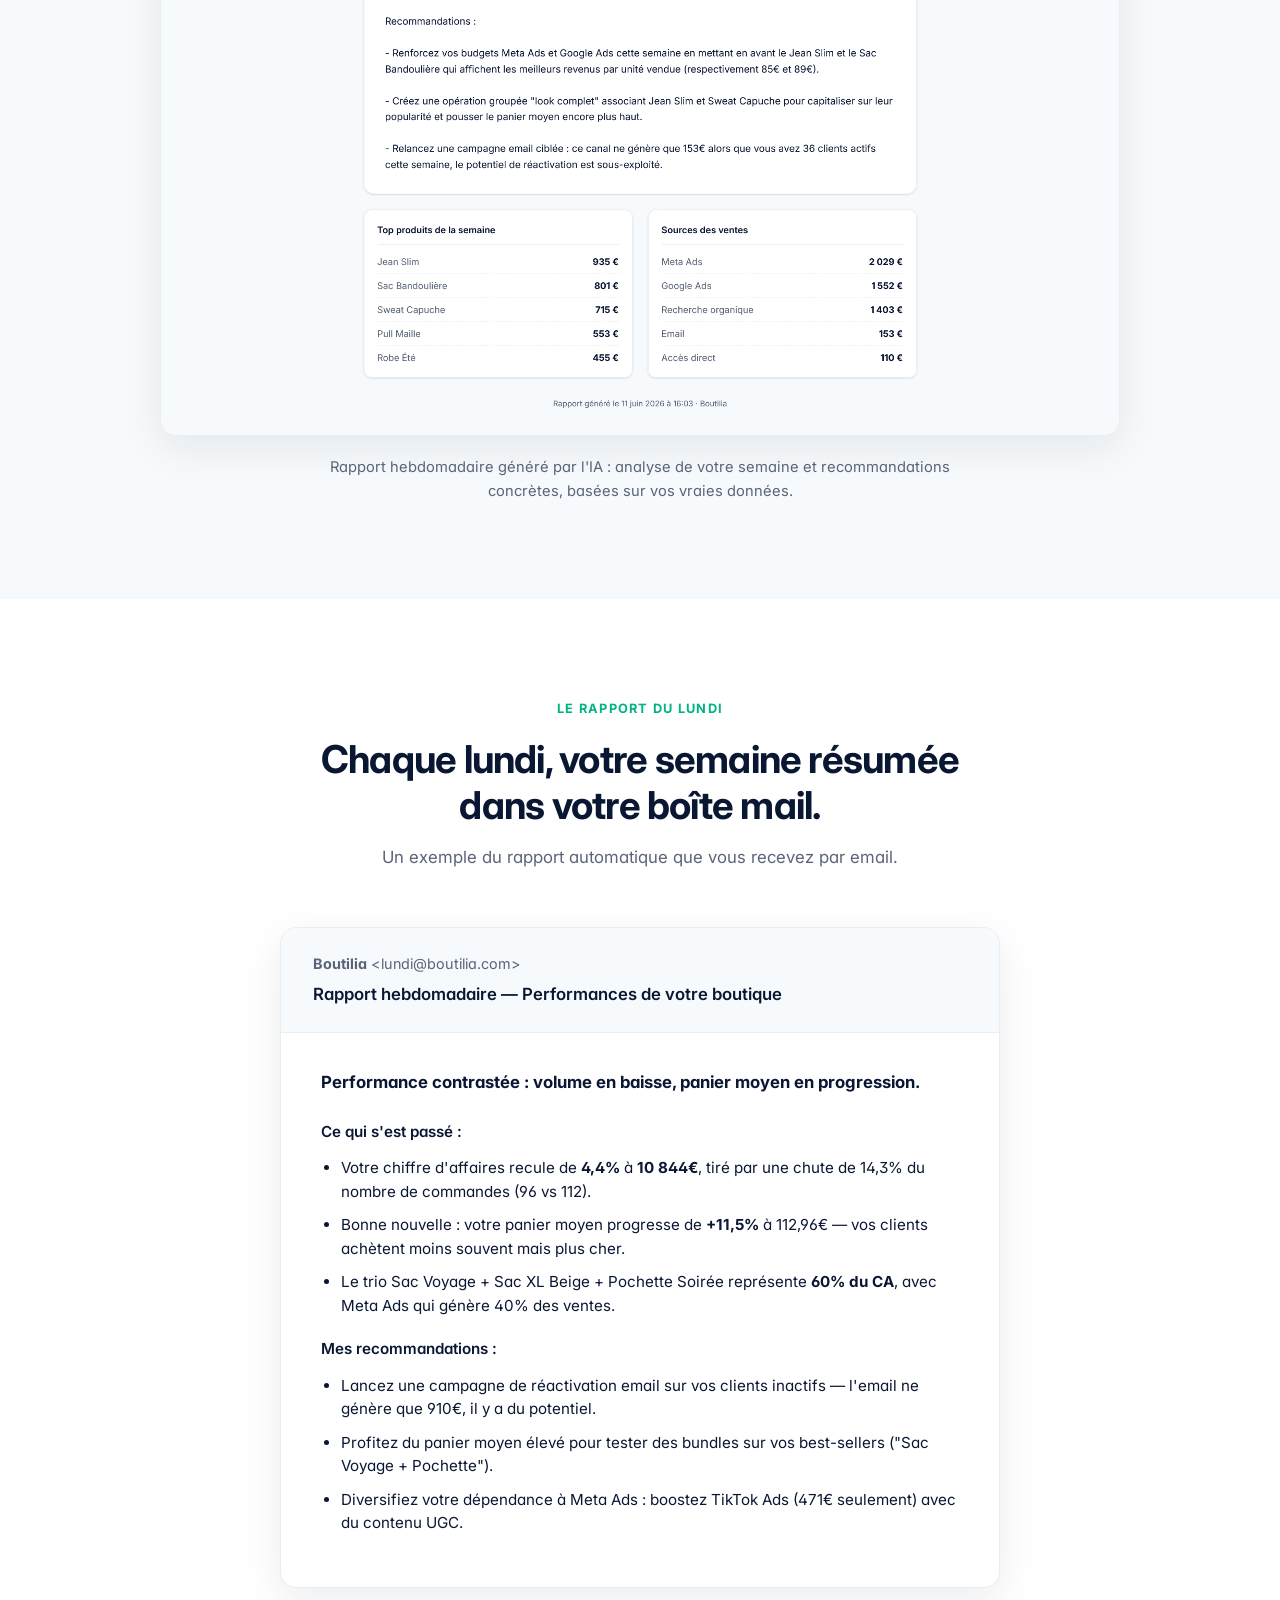
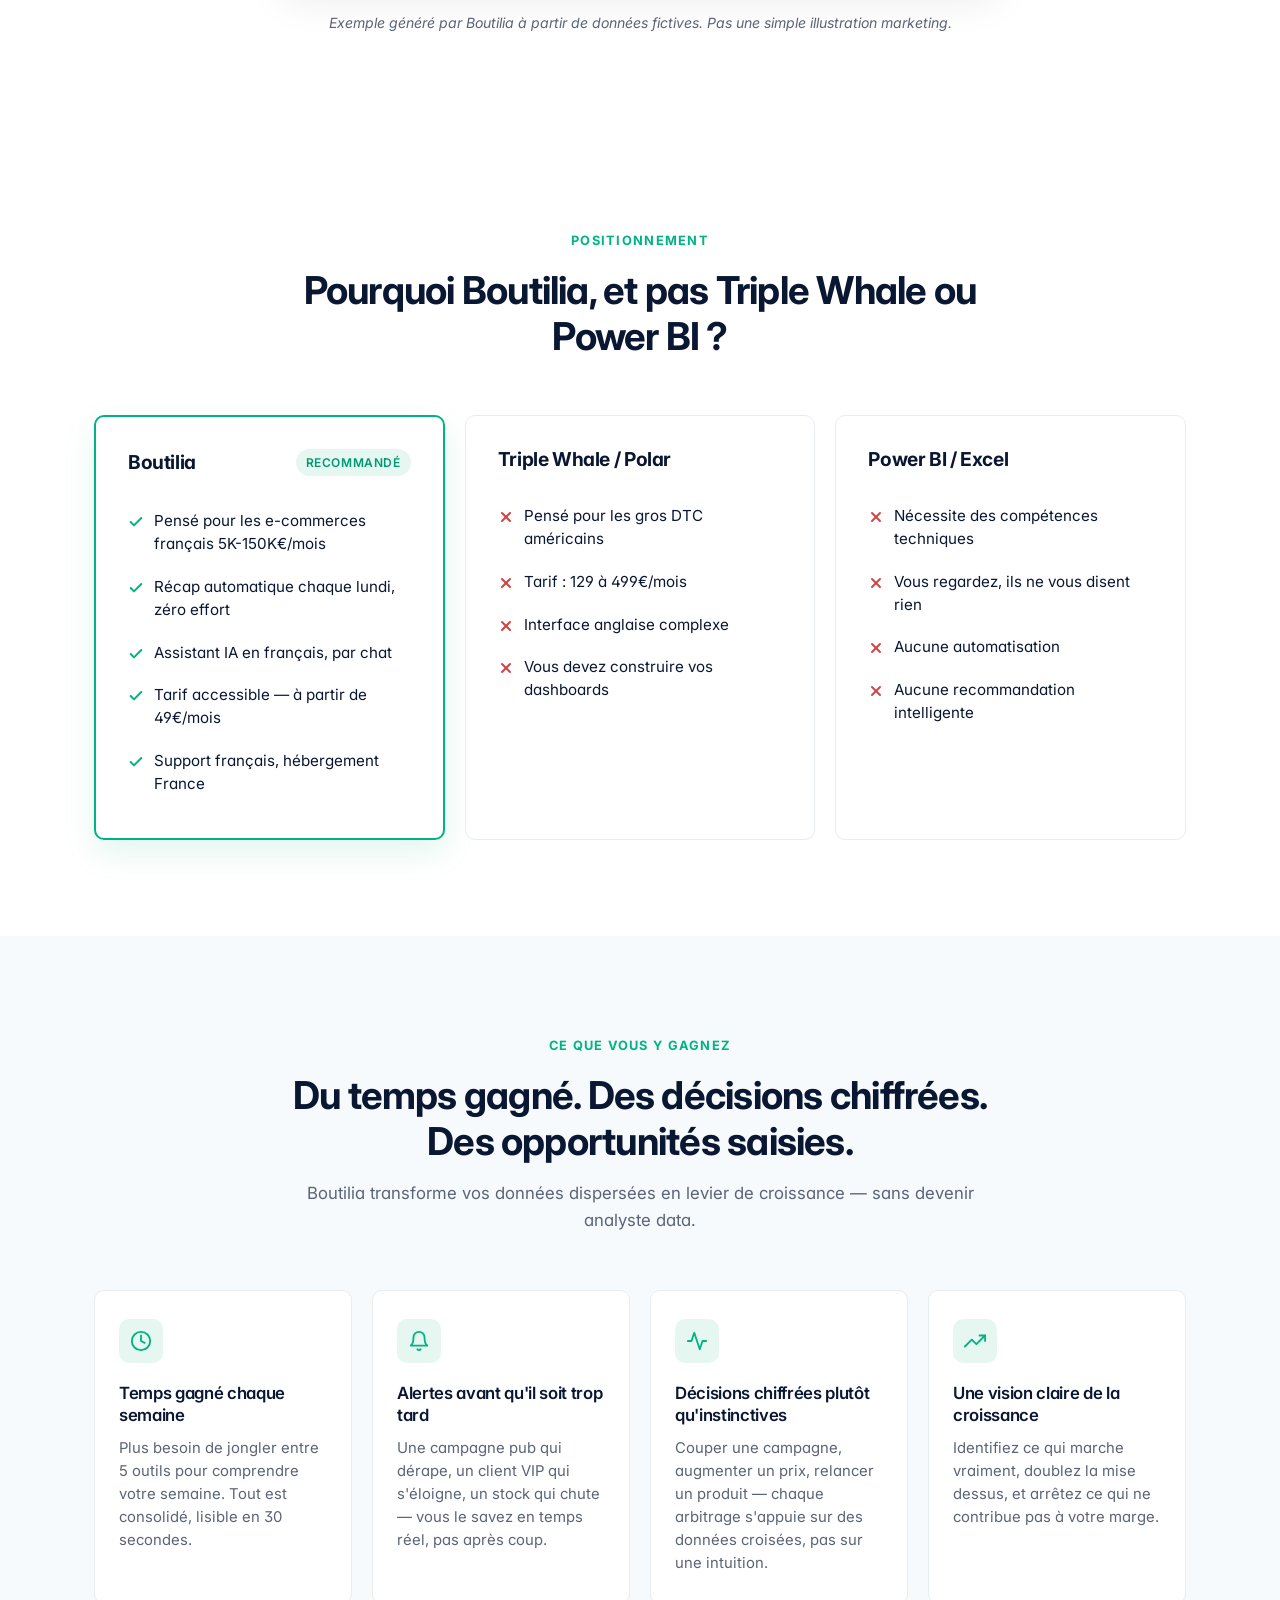
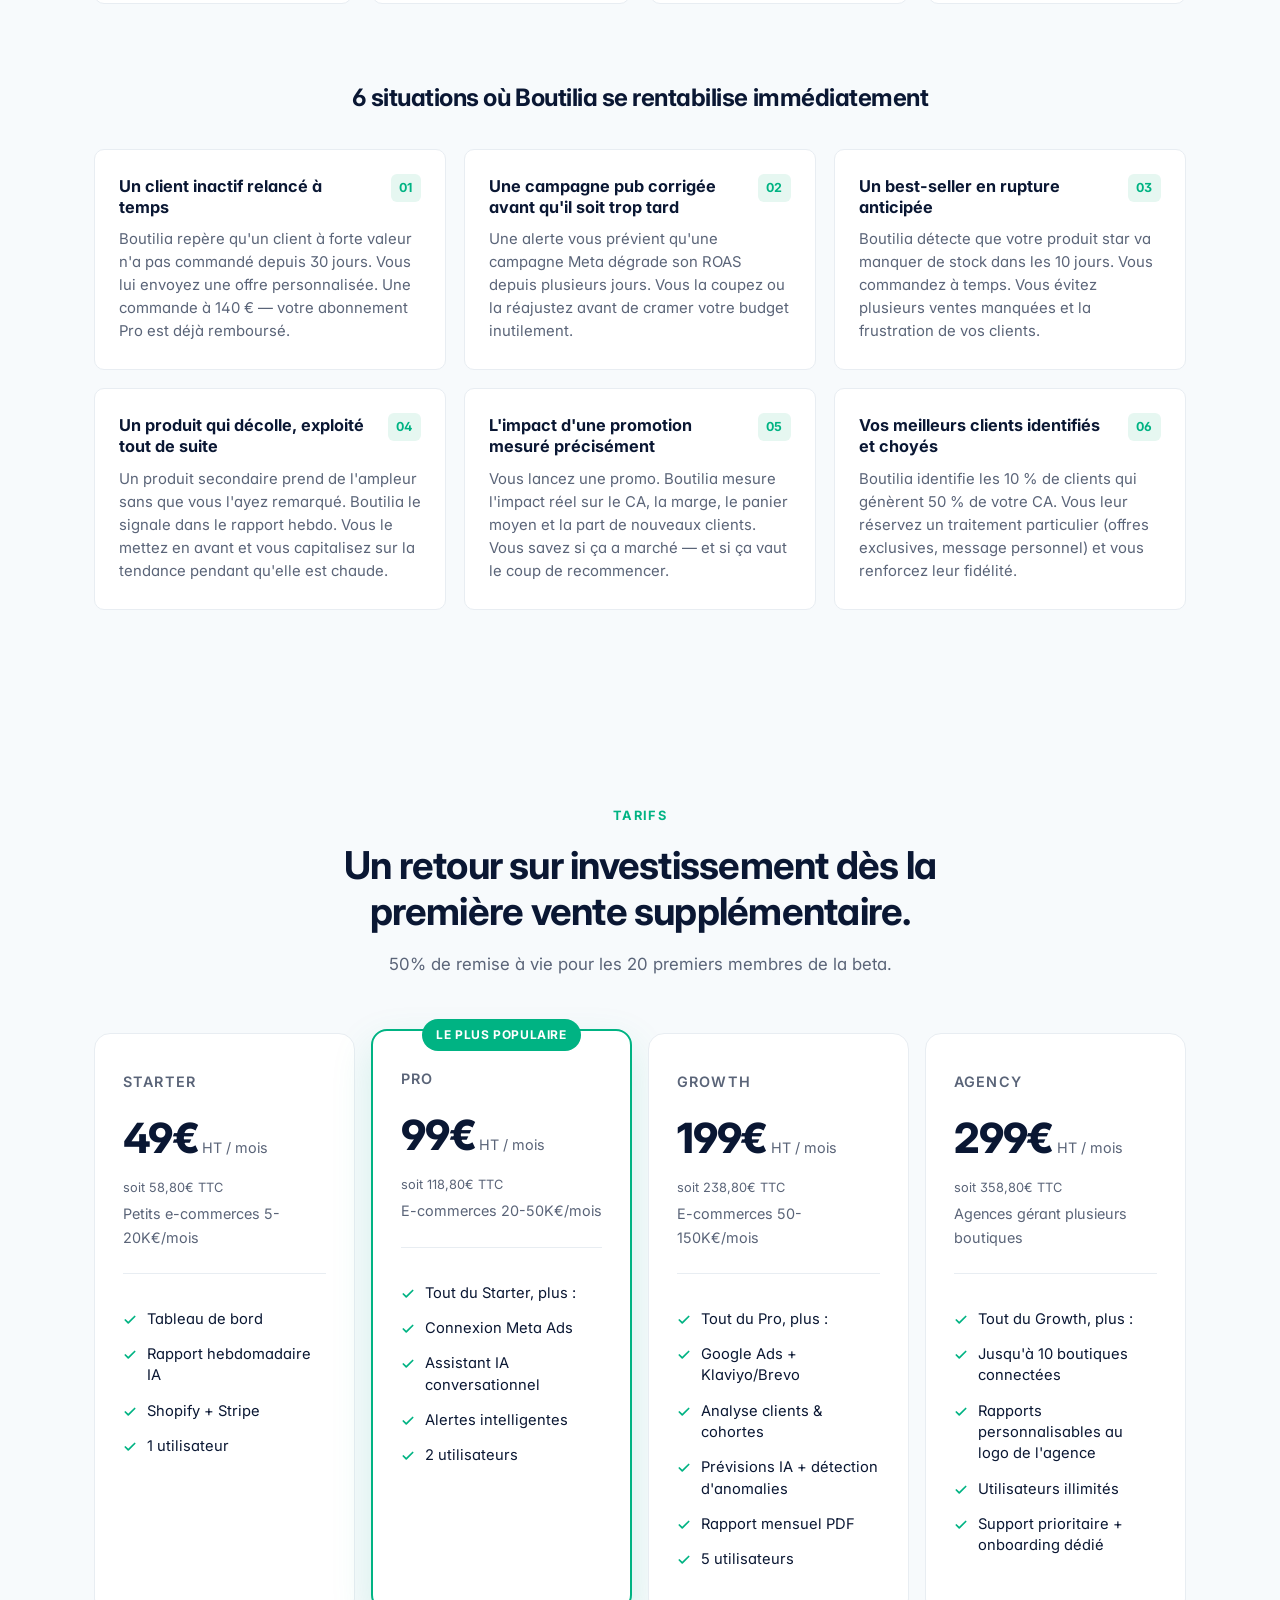
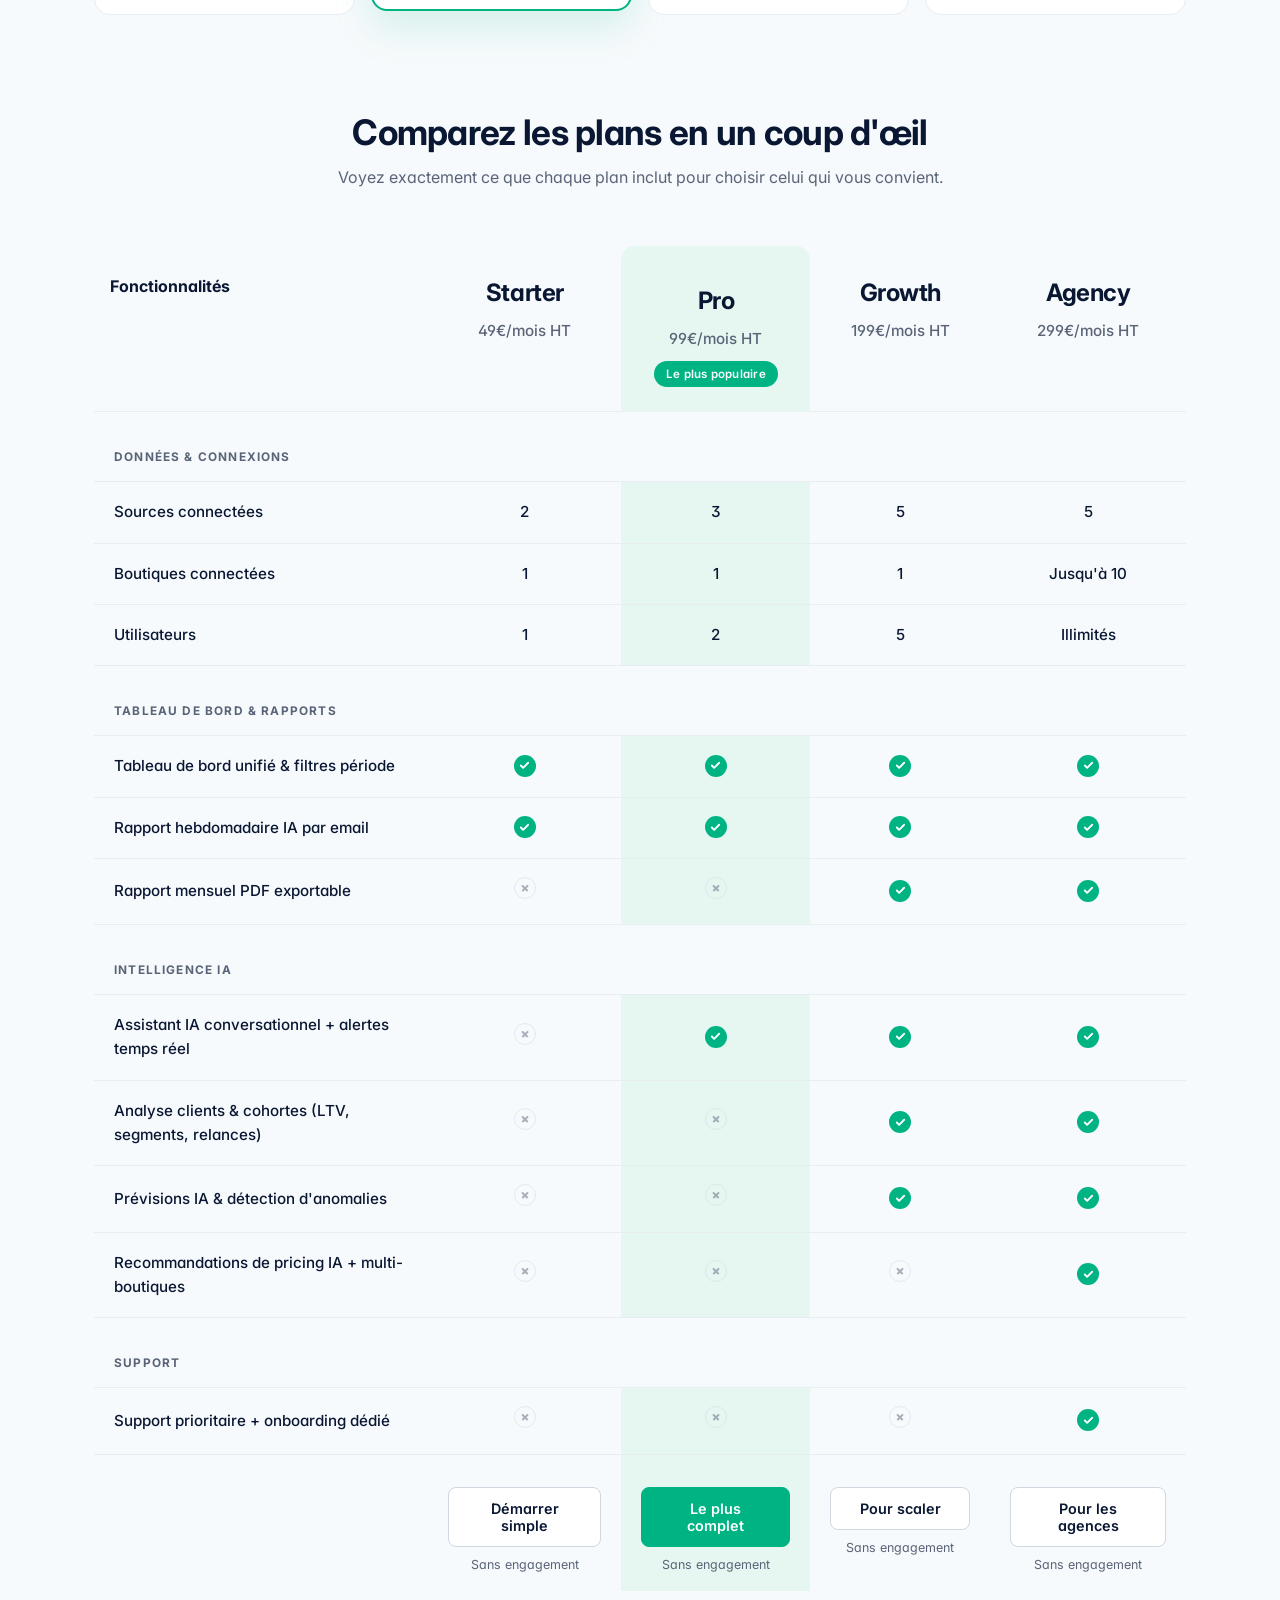
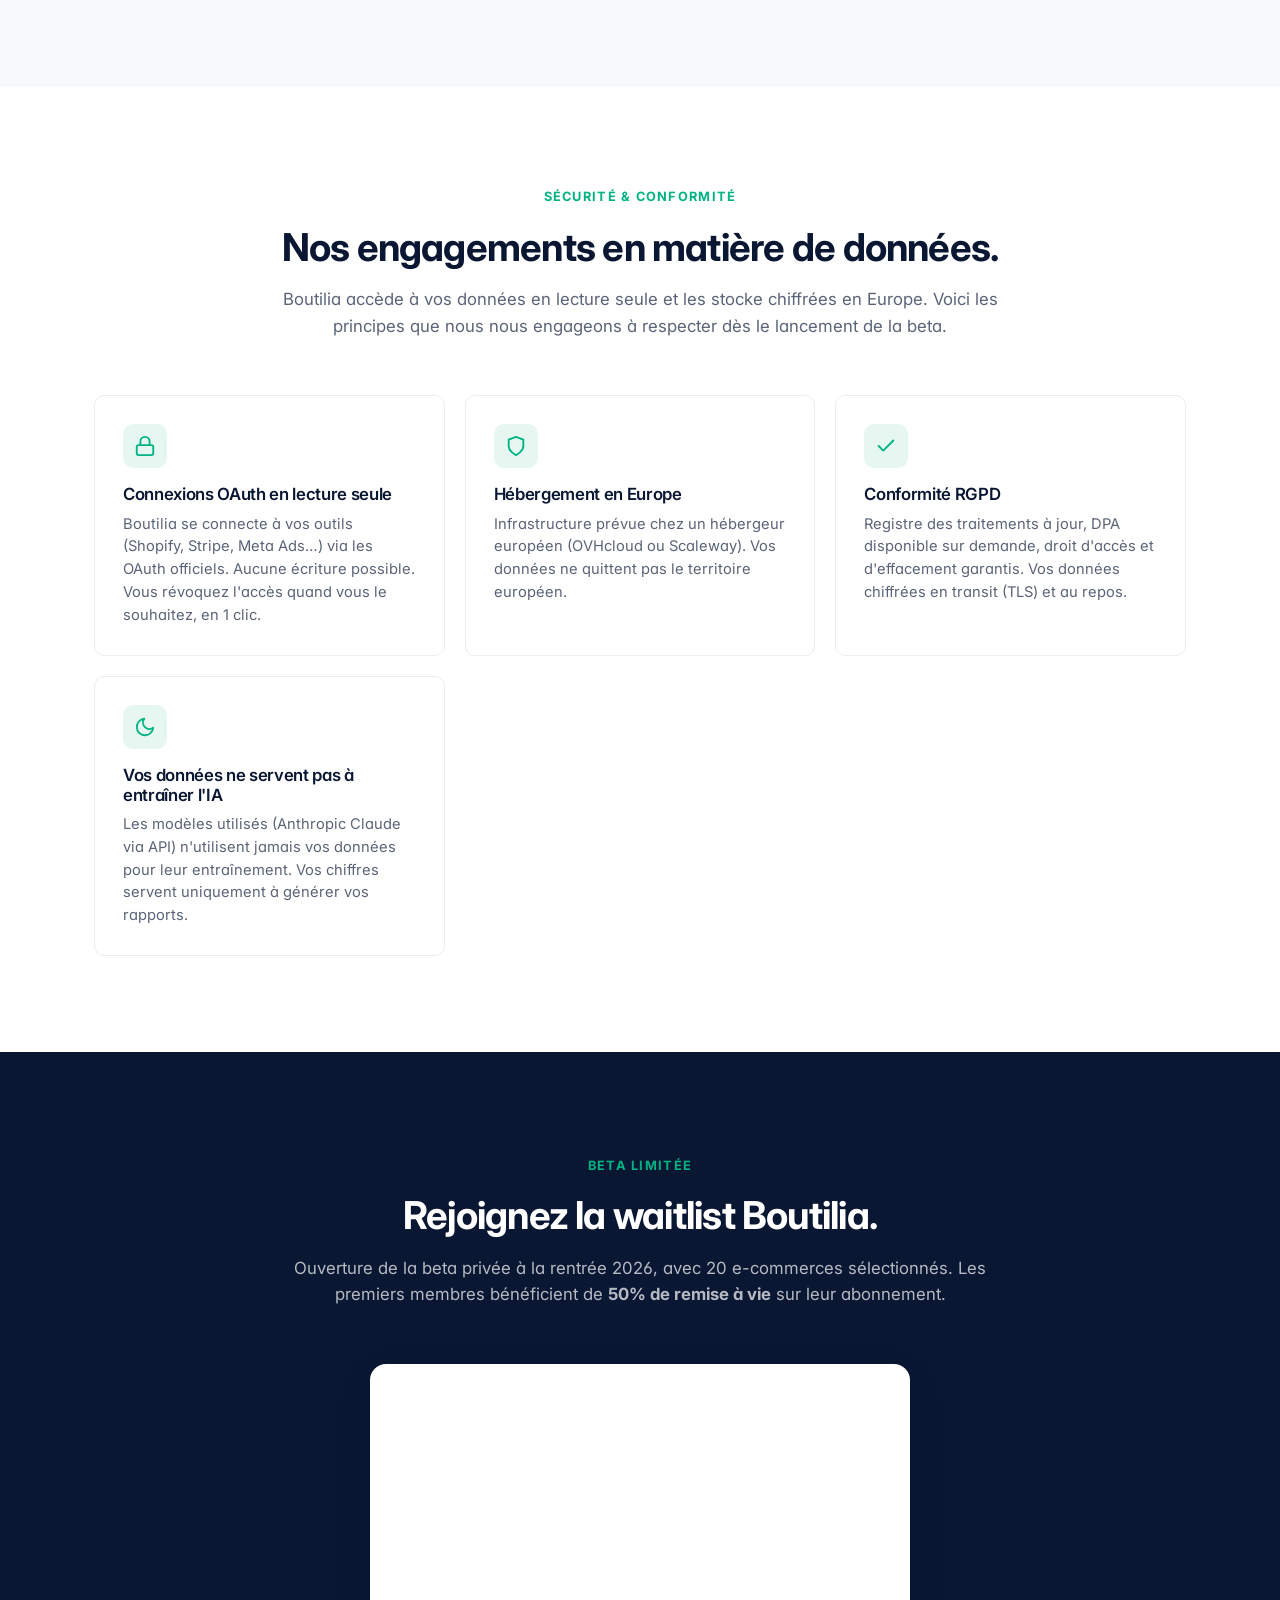
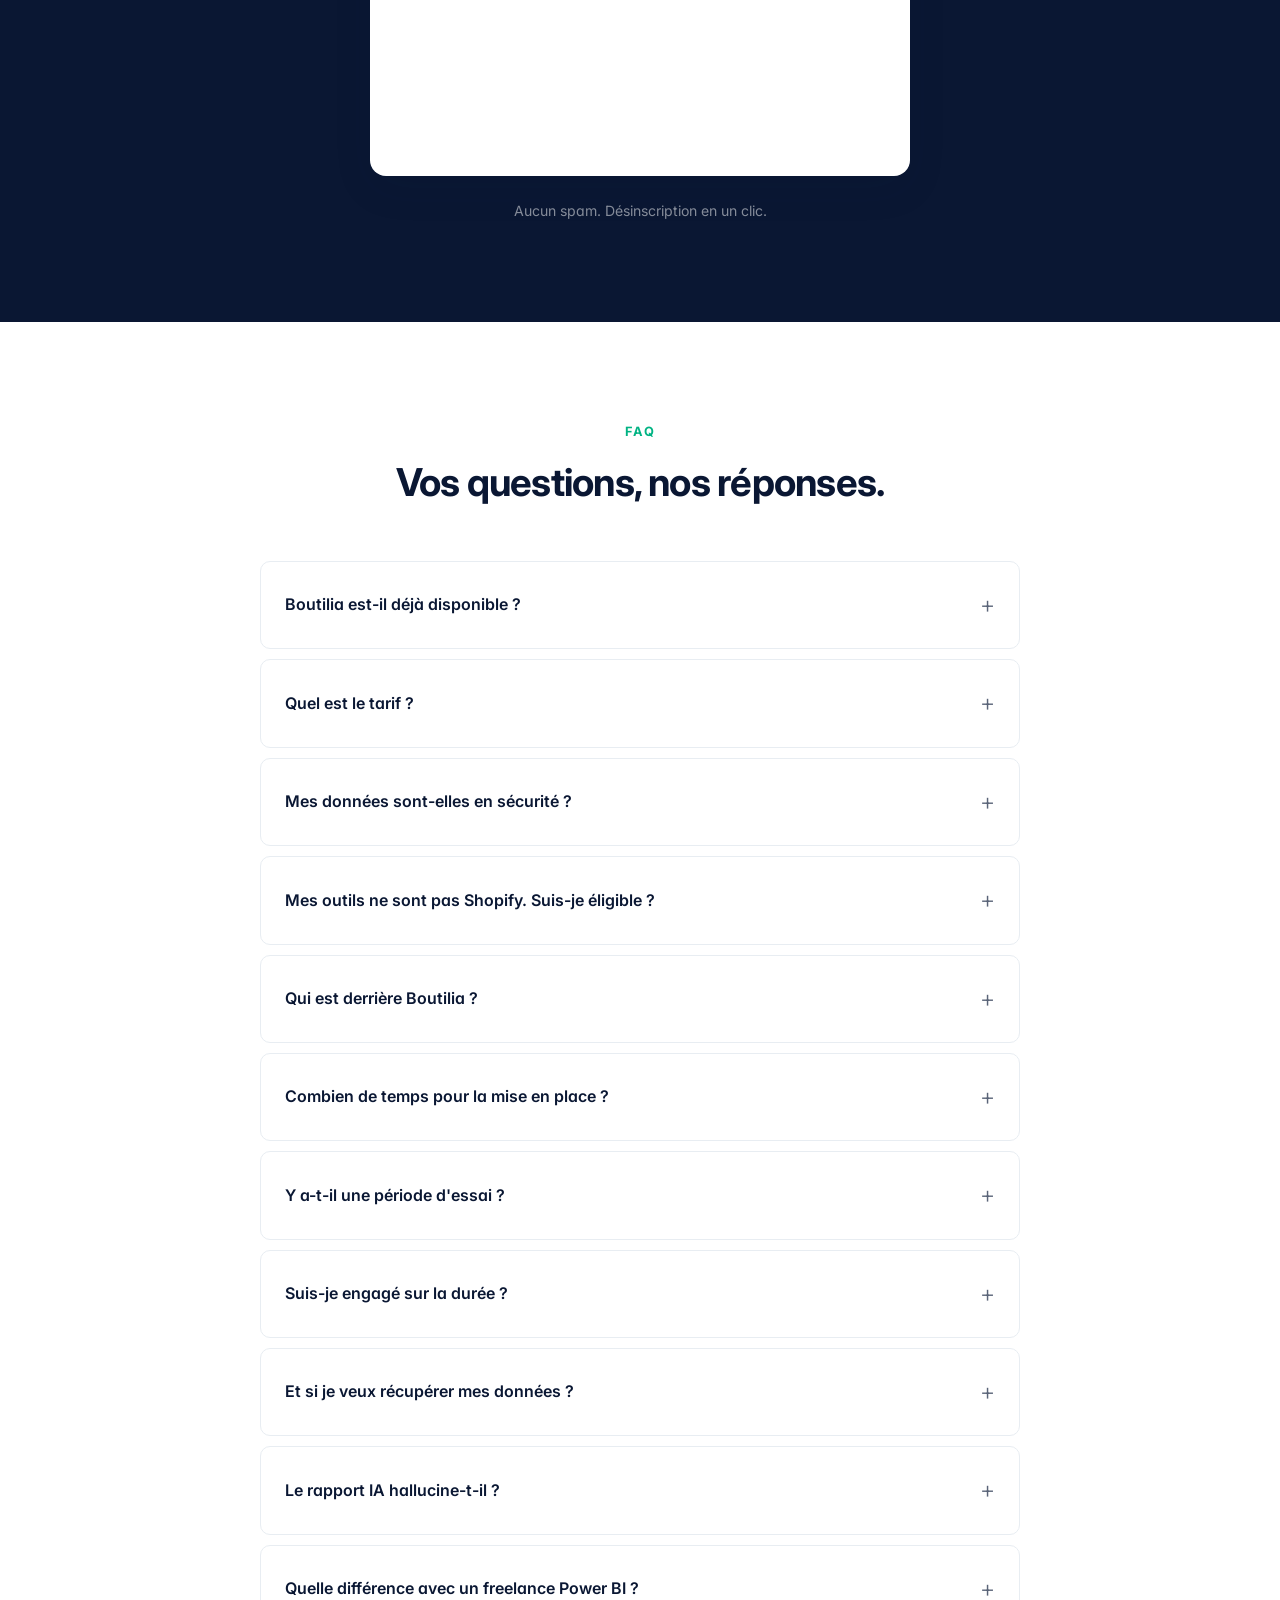
==== commit 025c22d5: "Section apercu produit: 3 captures reelles (accueil, dashboard, rapport IA)" ====
--- a/index.html
+++ b/index.html
@@ -263,85 +263,67 @@
     </div>
 </section>
 
+<!-- APERÇU PRODUIT RÉEL -->
+<section class="preview">
+    <div class="container">
+        <div class="section-head">
+            <span class="eyebrow">Le produit</span>
+            <h2>Voici Boutilia, en vrai.</h2>
+            <p class="section-sub">Pas une illustration : des captures réelles de l'application telle que vous l'utiliserez.</p>
+        </div>
+
+        <!-- Capture 1 : Espace d'accueil -->
+        <div class="browser-frame">
+            <div class="browser-bar">
+                <span class="browser-dot red"></span>
+                <span class="browser-dot amber"></span>
+                <span class="browser-dot green"></span>
+                <span class="browser-url">app.boutilia.com</span>
+            </div>
+            <div class="browser-body">
+                <img src="screenshot-home.png" alt="Espace Boutilia — connexion de votre boutique et vue d'ensemble" loading="lazy" />
+            </div>
+        </div>
+        <p class="preview-caption">Connectez votre boutique en un clic, et retrouvez l'essentiel de vos performances dès l'accueil.</p>
+
+        <!-- Capture 2 : Dashboard détaillé -->
+        <div class="browser-frame" style="margin-top:48px;">
+            <div class="browser-bar">
+                <span class="browser-dot red"></span>
+                <span class="browser-dot amber"></span>
+                <span class="browser-dot green"></span>
+                <span class="browser-url">app.boutilia.com/dashboard</span>
+            </div>
+            <div class="browser-body">
+                <img src="screenshot-dashboard.png" alt="Tableau de bord Boutilia — KPI, courbe de chiffre d'affaires, top produits et sources" loading="lazy" />
+            </div>
+        </div>
+        <p class="preview-caption">Le tableau de bord complet : vos KPI avec leurs variations, l'évolution de votre CA, vos top produits et vos canaux de ventes — filtrables sur 7, 30 ou 90 jours.</p>
+
+        <!-- Capture 3 : Rapport IA -->
+        <div class="browser-frame" style="margin-top:48px;">
+            <div class="browser-bar">
+                <span class="browser-dot red"></span>
+                <span class="browser-dot amber"></span>
+                <span class="browser-dot green"></span>
+                <span class="browser-url">app.boutilia.com/rapport</span>
+            </div>
+            <div class="browser-body">
+                <img src="screenshot-report.png" alt="Rapport hebdomadaire IA Boutilia généré par Anthropic Claude" loading="lazy" />
+            </div>
+        </div>
+        <p class="preview-caption">Rapport hebdomadaire généré par l'IA : analyse de votre semaine et recommandations concrètes, basées sur vos vraies données.</p>
+    </div>
+</section>
+
 <!-- DÉMO -->
 <section class="demo">
     <div class="container">
         <div class="section-head">
-            <span class="eyebrow">Exemple concret</span>
-            <h2>Vos données. Lisibles. Au bon moment.</h2>
-            <p class="section-sub">Un tableau de bord clair, complété chaque lundi par un rapport automatique.</p>
-        </div>
-
-        <!-- DASHBOARD MOCKUP -->
-        <div class="dashboard-mockup">
-            <div class="dash-header">
-                <div class="dash-title">
-                    <strong>MaisonClaire</strong> · Vue d'ensemble
-                </div>
-                <div class="dash-period">
-                    <button>7 j</button>
-                    <button class="active">30 j</button>
-                    <button>90 j</button>
-                </div>
-            </div>
-            <div class="dash-kpis">
-                <div class="kpi-card">
-                    <div class="kpi-label">Chiffre d'affaires</div>
-                    <div class="kpi-value">42 380 €</div>
-                    <div class="kpi-change positive">
-                        <svg width="12" height="12" viewBox="0 0 24 24" fill="none" stroke="currentColor" stroke-width="3" stroke-linecap="round" stroke-linejoin="round"><polyline points="18 15 12 9 6 15"/></svg>
-                        +12,4 % vs période précédente
-                    </div>
-                </div>
-                <div class="kpi-card">
-                    <div class="kpi-label">Commandes</div>
-                    <div class="kpi-value">364</div>
-                    <div class="kpi-change negative">
-                        <svg width="12" height="12" viewBox="0 0 24 24" fill="none" stroke="currentColor" stroke-width="3" stroke-linecap="round" stroke-linejoin="round"><polyline points="6 9 12 15 18 9"/></svg>
-                        −3,1 %
-                    </div>
-                </div>
-                <div class="kpi-card">
-                    <div class="kpi-label">Panier moyen</div>
-                    <div class="kpi-value">116,42 €</div>
-                    <div class="kpi-change positive">
-                        <svg width="12" height="12" viewBox="0 0 24 24" fill="none" stroke="currentColor" stroke-width="3" stroke-linecap="round" stroke-linejoin="round"><polyline points="18 15 12 9 6 15"/></svg>
-                        +16,1 %
-                    </div>
-                </div>
-                <div class="kpi-card">
-                    <div class="kpi-label">ROAS Meta Ads</div>
-                    <div class="kpi-value">2,84 x</div>
-                    <div class="kpi-change negative">
-                        <svg width="12" height="12" viewBox="0 0 24 24" fill="none" stroke="currentColor" stroke-width="3" stroke-linecap="round" stroke-linejoin="round"><polyline points="6 9 12 15 18 9"/></svg>
-                        de 3,21 x
-                    </div>
-                </div>
-            </div>
-            <div class="dash-grid">
-                <div class="dash-block">
-                    <div class="dash-block-title">Top produits</div>
-                    <ul class="dash-list">
-                        <li><span>Sac Voyage Cuir</span> <strong>9 870 €</strong></li>
-                        <li><span>Sac XL Beige</span> <strong>6 320 €</strong></li>
-                        <li><span>Pochette Soirée</span> <strong>4 110 €</strong></li>
-                        <li><span>Ceinture Tressée</span> <strong>2 940 €</strong></li>
-                    </ul>
-                </div>
-                <div class="dash-block">
-                    <div class="dash-block-title">Sources de trafic</div>
-                    <ul class="dash-list">
-                        <li><span>Meta Ads</span> <strong>40 %</strong></li>
-                        <li><span>Organique</span> <strong>24 %</strong></li>
-                        <li><span>Direct</span> <strong>16 %</strong></li>
-                        <li><span>Google Ads</span> <strong>11 %</strong></li>
-                        <li><span>Email · Klaviyo</span> <strong>9 %</strong></li>
-                    </ul>
-                </div>
-            </div>
-        </div>
-
-        <p class="demo-divider">Chaque lundi à 7 h, vous recevez aussi ce rapport par email :</p>
+            <span class="eyebrow">Le rapport du lundi</span>
+            <h2>Chaque lundi, votre semaine résumée dans votre boîte mail.</h2>
+            <p class="section-sub">Un exemple du rapport automatique que vous recevez par email.</p>
+        </div>
 
         <div class="email-mockup">
             <div class="email-header">
--- a/styles.css
+++ b/styles.css
@@ -358,6 +358,76 @@
     color: var(--accent);
 }
 
+/* ============ APERÇU PRODUIT (browser frame) ============ */
+.preview {
+    padding: 96px 0;
+    background: var(--bg-soft);
+}
+
+.browser-frame {
+    max-width: 960px;
+    margin: 0 auto;
+    border-radius: var(--radius-lg);
+    overflow: hidden;
+    border: 1px solid var(--border);
+    box-shadow: var(--shadow-lg);
+    background: white;
+}
+
+.browser-bar {
+    display: flex;
+    align-items: center;
+    gap: 8px;
+    padding: 12px 16px;
+    background: var(--bg-soft);
+    border-bottom: 1px solid var(--border);
+}
+
+.browser-dot {
+    width: 11px;
+    height: 11px;
+    border-radius: 50%;
+    flex-shrink: 0;
+}
+
+.browser-dot.red { background: #FF5F57; }
+.browser-dot.amber { background: #FEBC2E; }
+.browser-dot.green { background: #28C840; }
+
+.browser-url {
+    margin-left: 12px;
+    flex: 1;
+    background: white;
+    border: 1px solid var(--border);
+    border-radius: 6px;
+    padding: 5px 14px;
+    font-size: 0.82rem;
+    color: var(--text-muted);
+    text-align: center;
+    max-width: 360px;
+}
+
+.browser-body {
+    line-height: 0;
+    background: var(--bg-soft);
+}
+
+.browser-body img {
+    width: 100%;
+    height: auto;
+    display: block;
+}
+
+.preview-caption {
+    text-align: center;
+    margin-top: 20px;
+    font-size: 0.92rem;
+    color: var(--text-muted);
+    max-width: 680px;
+    margin-left: auto;
+    margin-right: auto;
+}
+
 /* ============ DASHBOARD MOCKUP ============ */
 .dashboard-mockup {
     background: white;
@@ -1461,7 +1531,8 @@
 /* ============ MOBILE ============ */
 @media (max-width: 768px) {
     .hero { padding: 60px 0 50px; }
-    .problem, .how, .features, .demo, .why, .pricing, .waitlist, .faq, .roi, .security { padding: 64px 0; }
+    .problem, .how, .features, .demo, .why, .pricing, .waitlist, .faq, .roi, .security, .preview { padding: 64px 0; }
+    .browser-url { display: none; }
     .section-head { margin-bottom: 40px; }
     .nav-actions { gap: 16px; }
     .nav-link { display: none; }
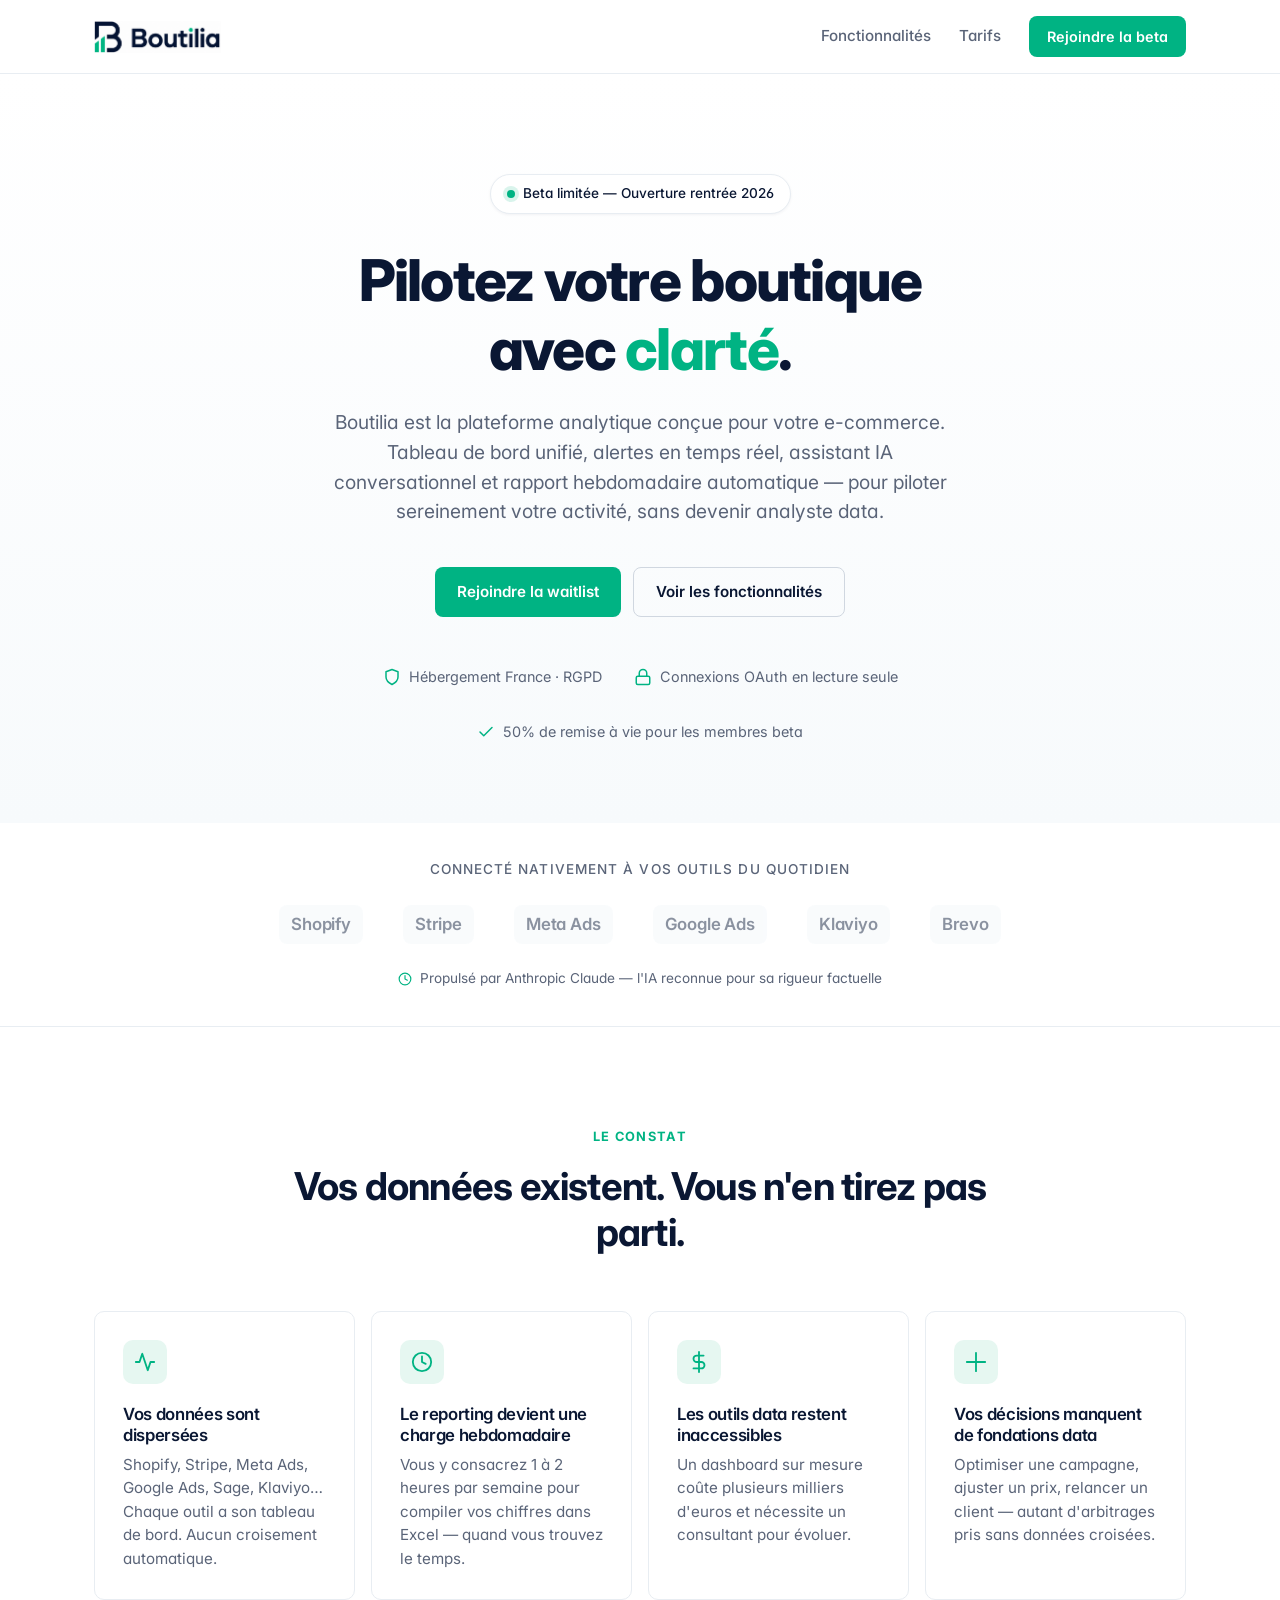
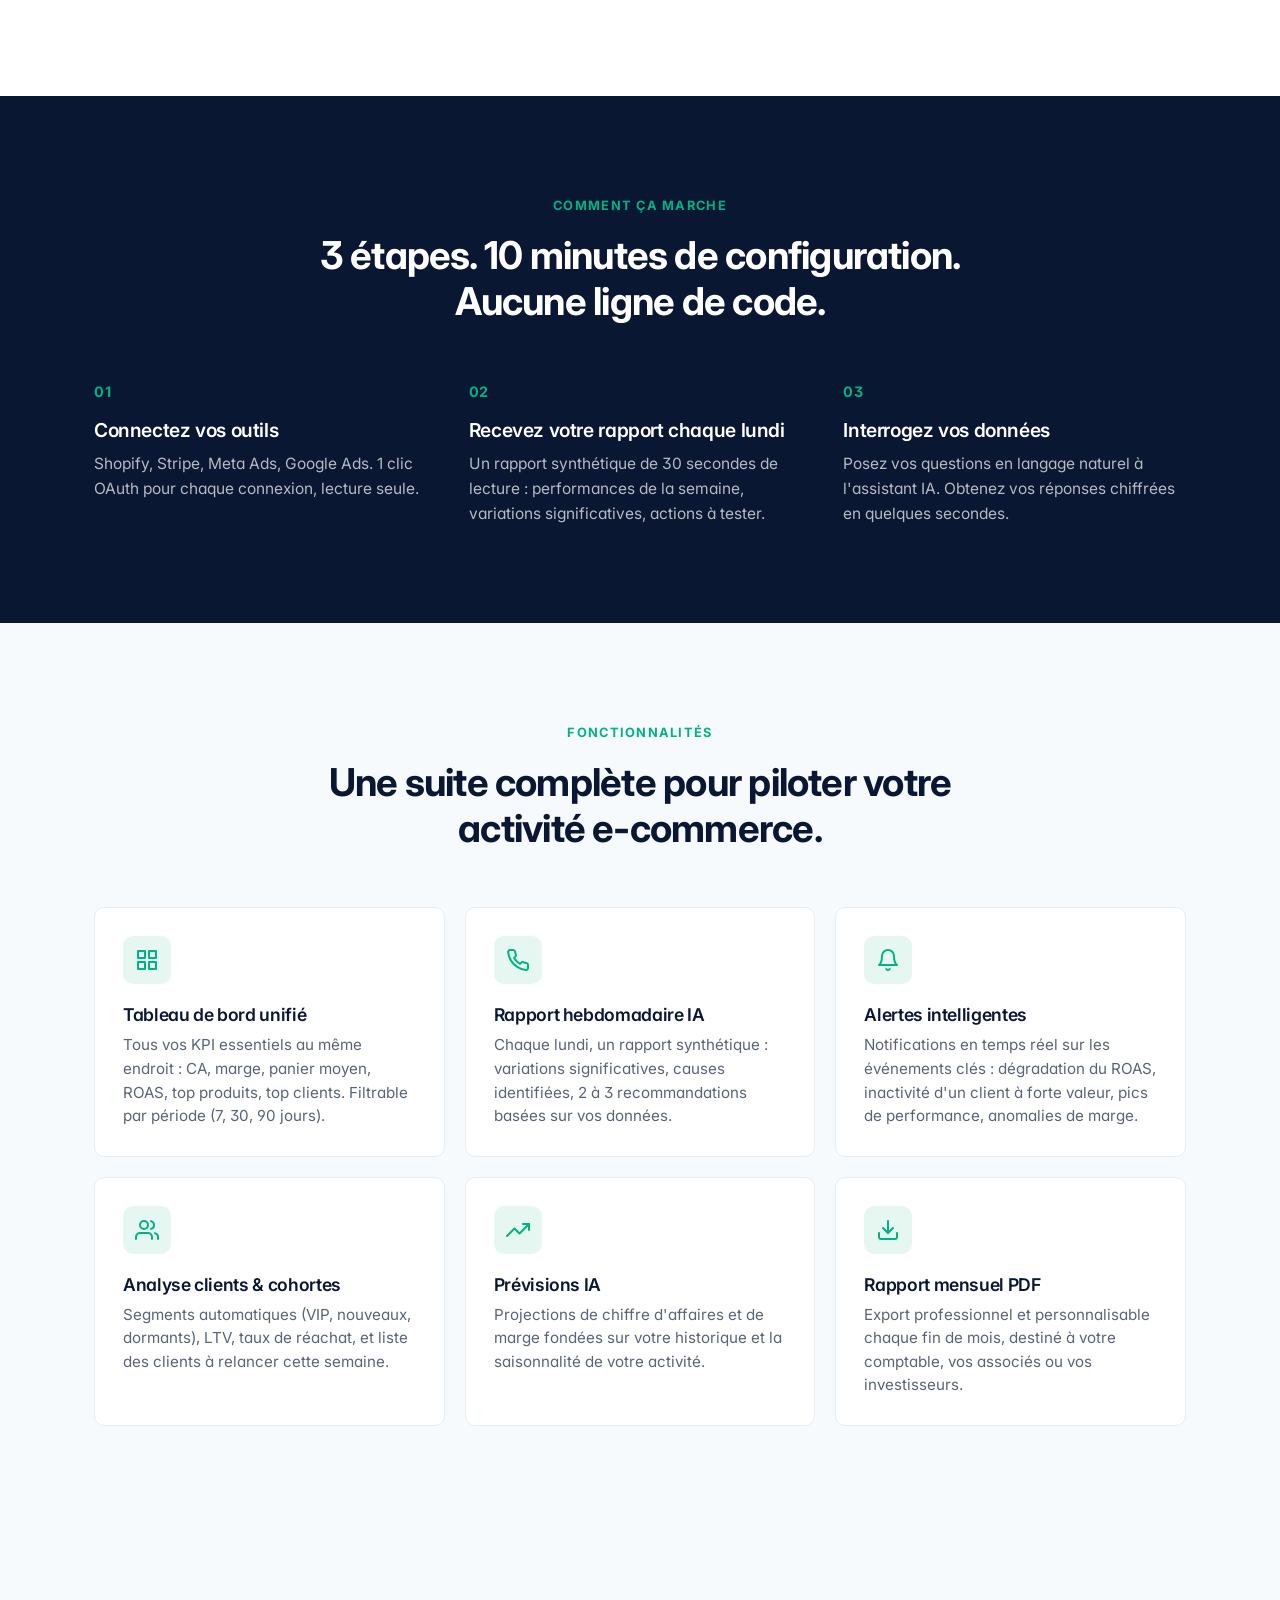
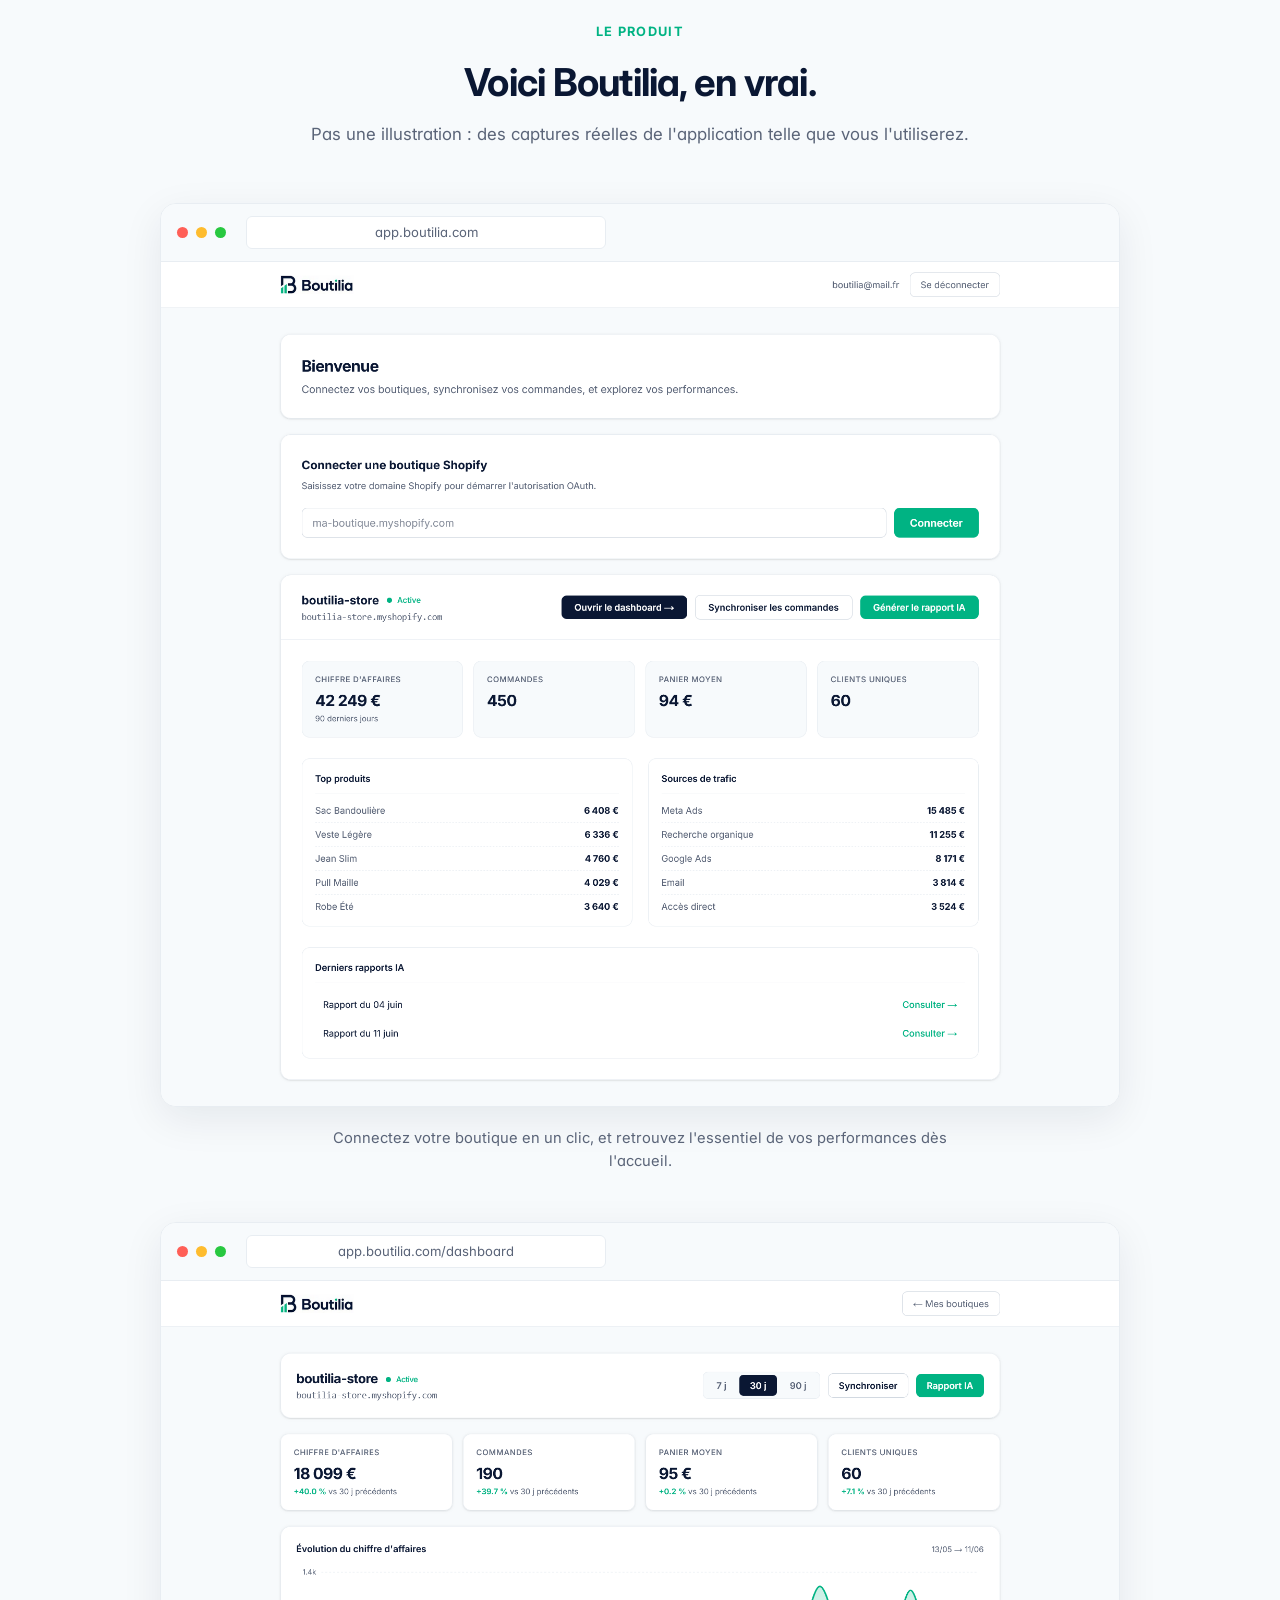
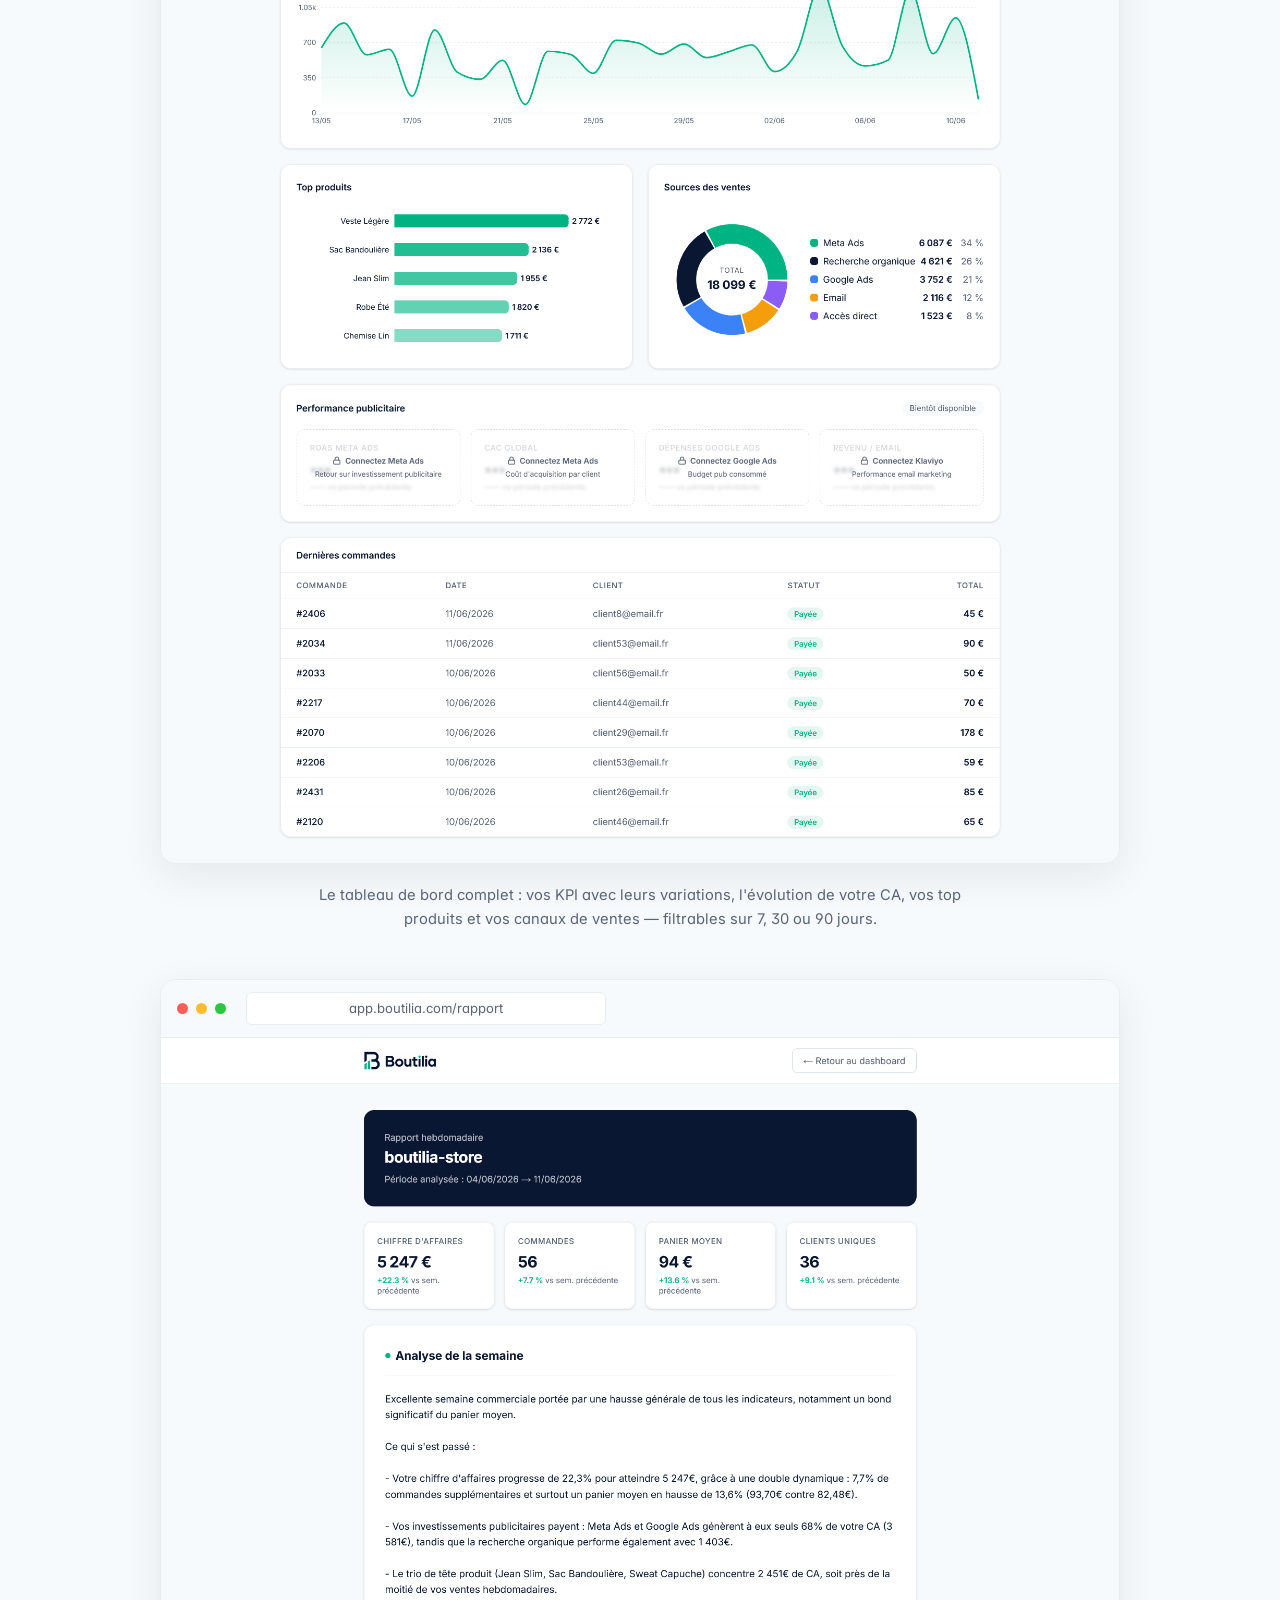
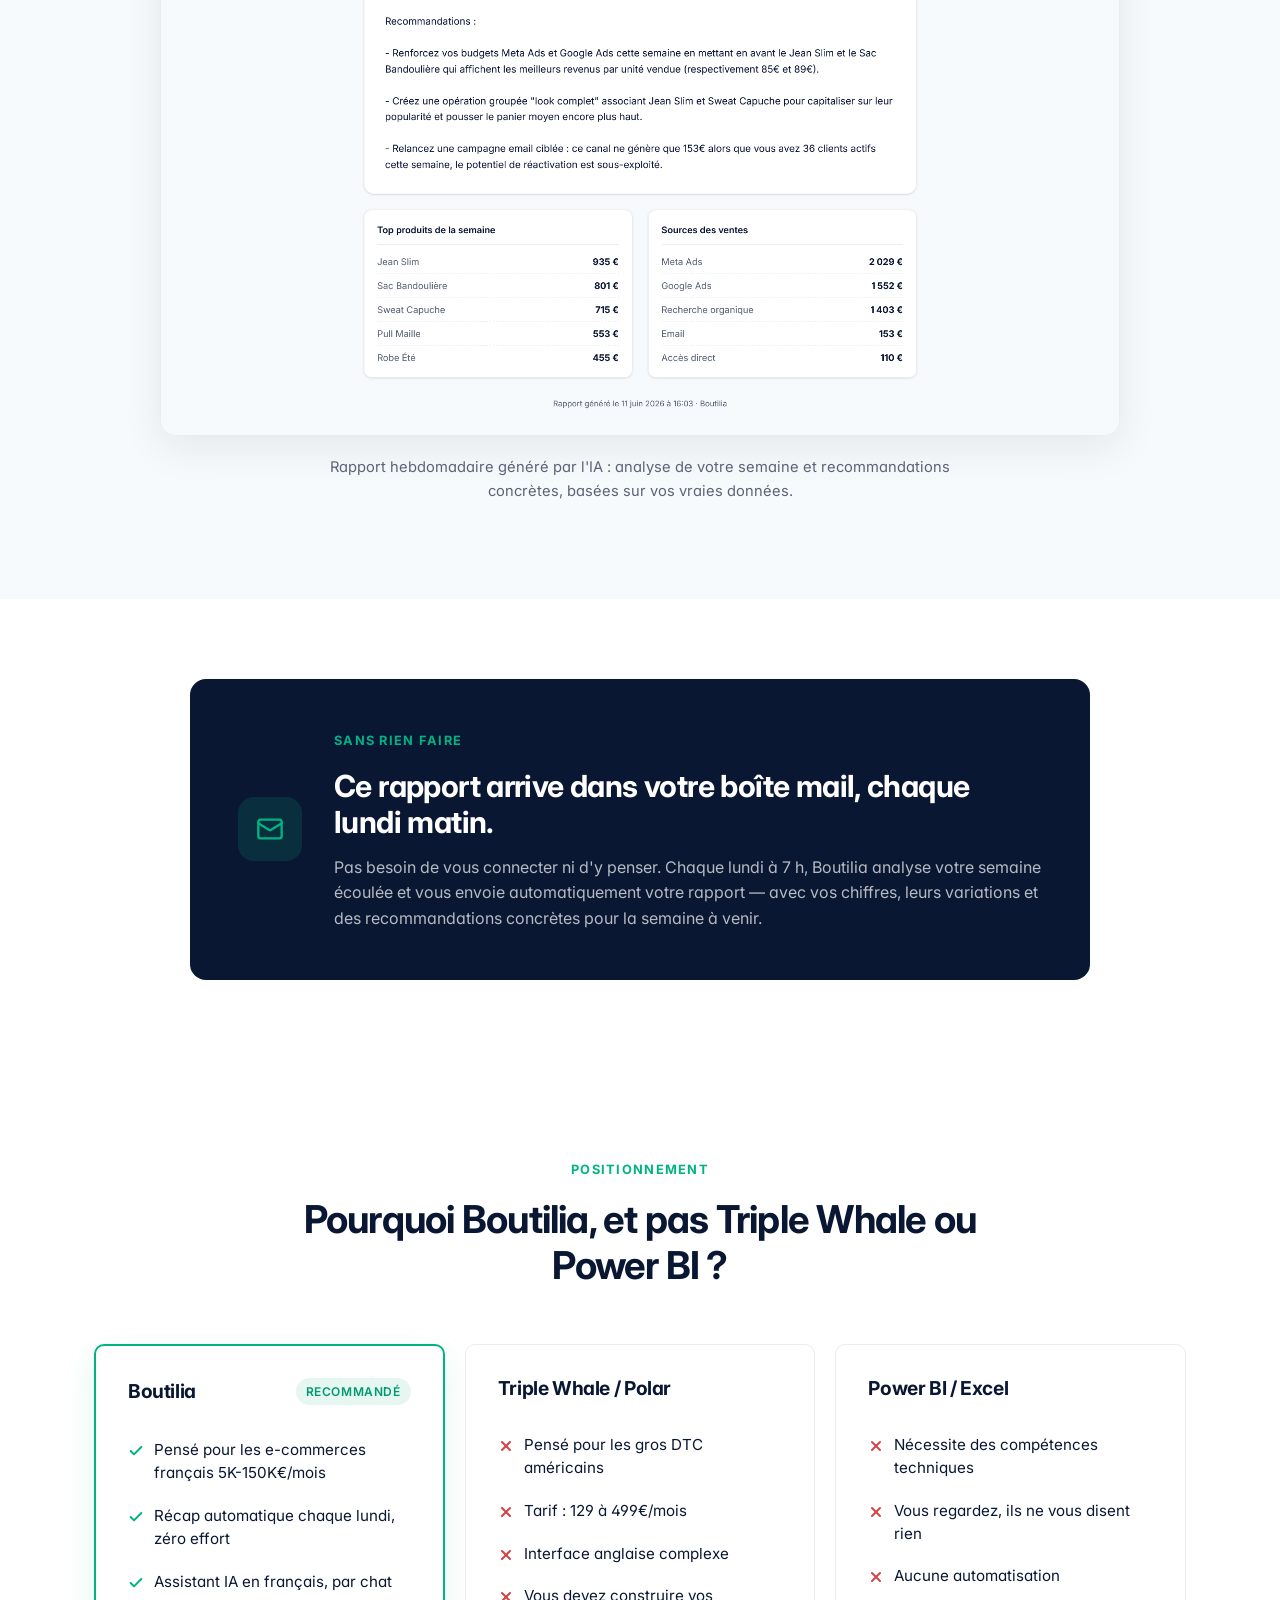
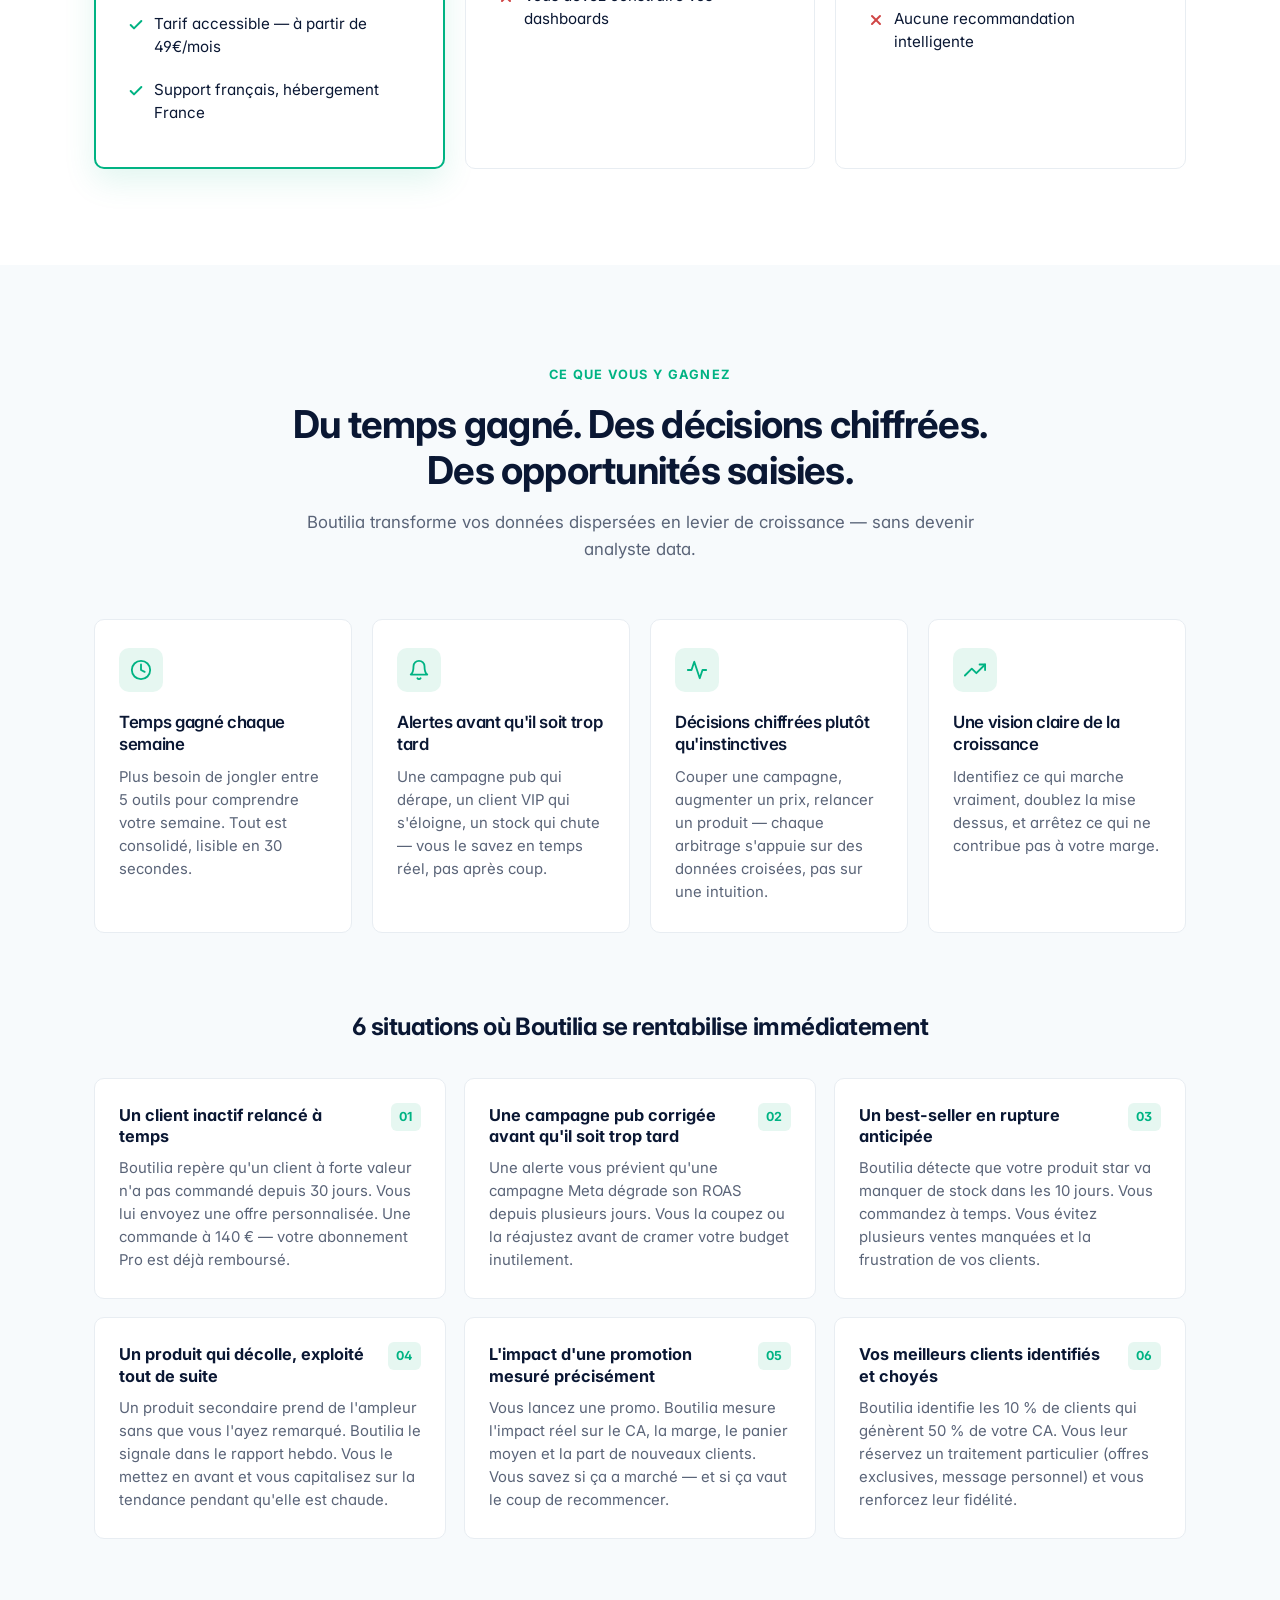
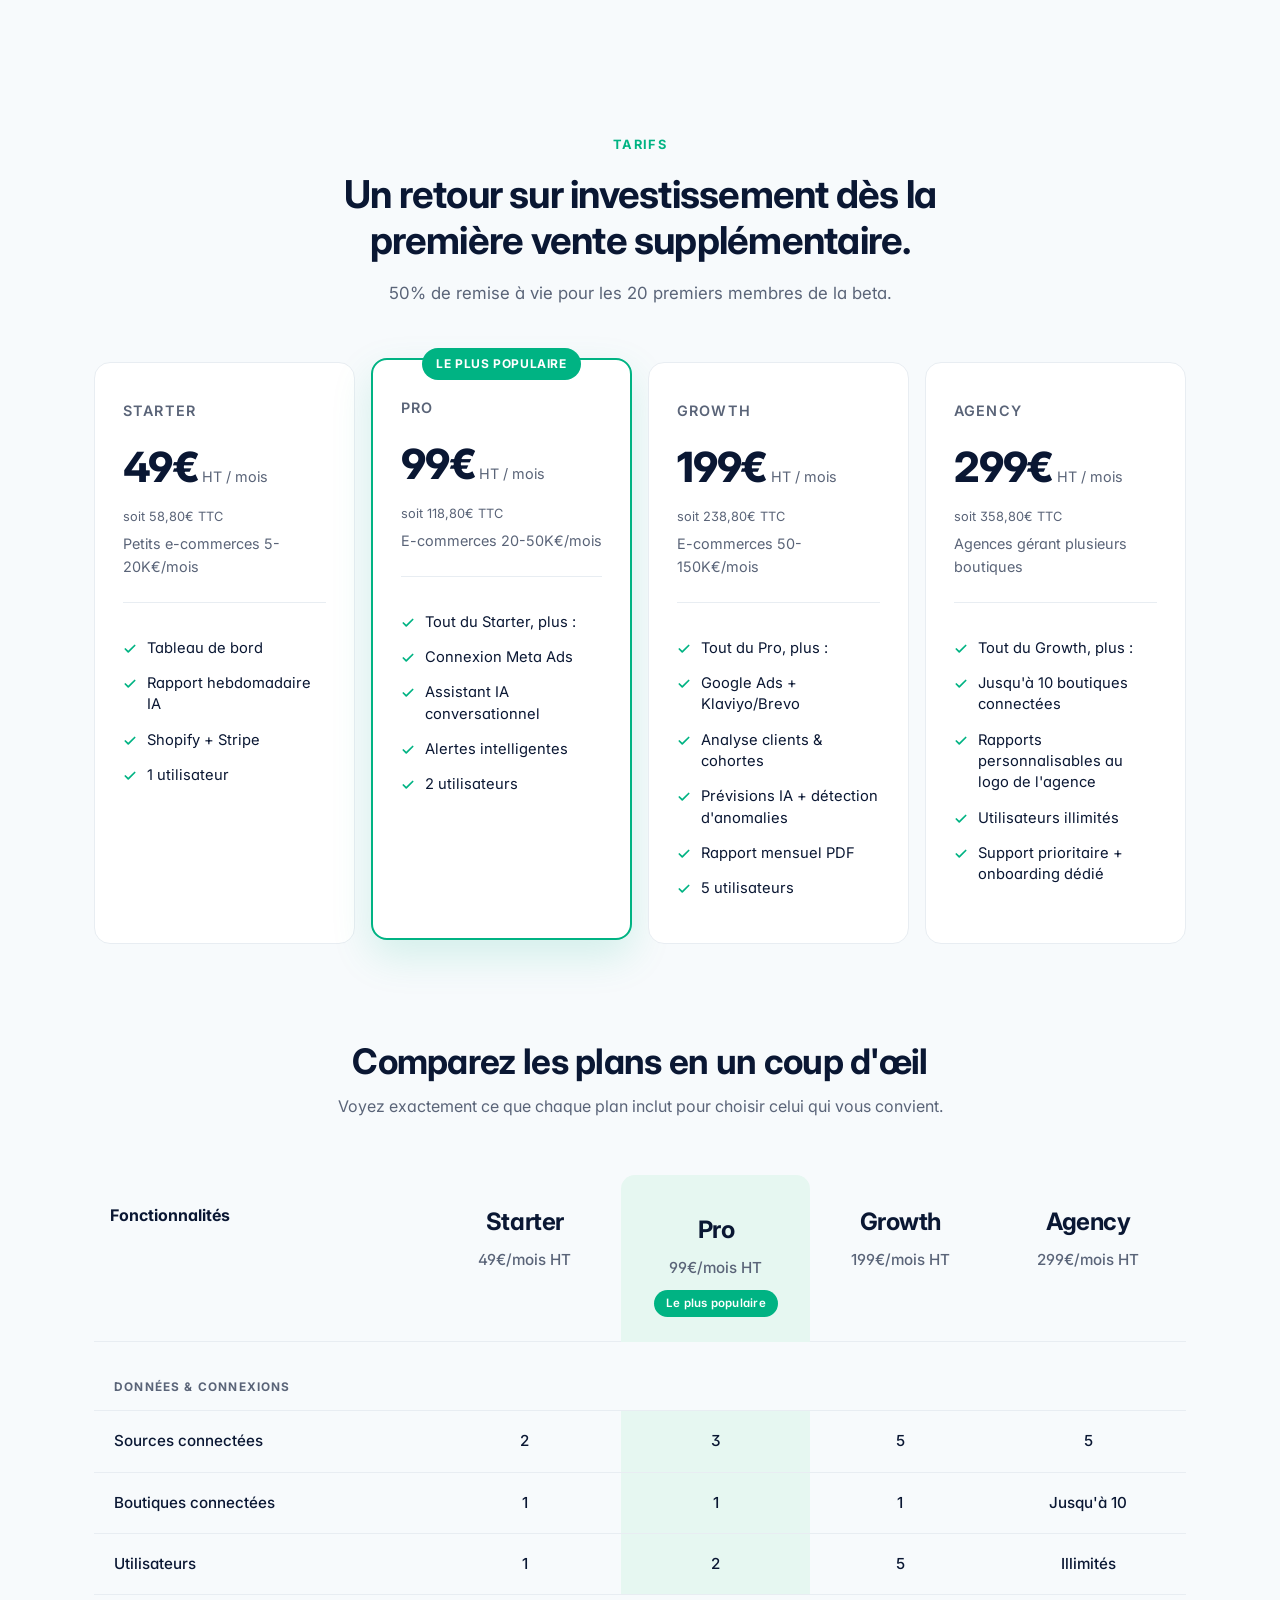
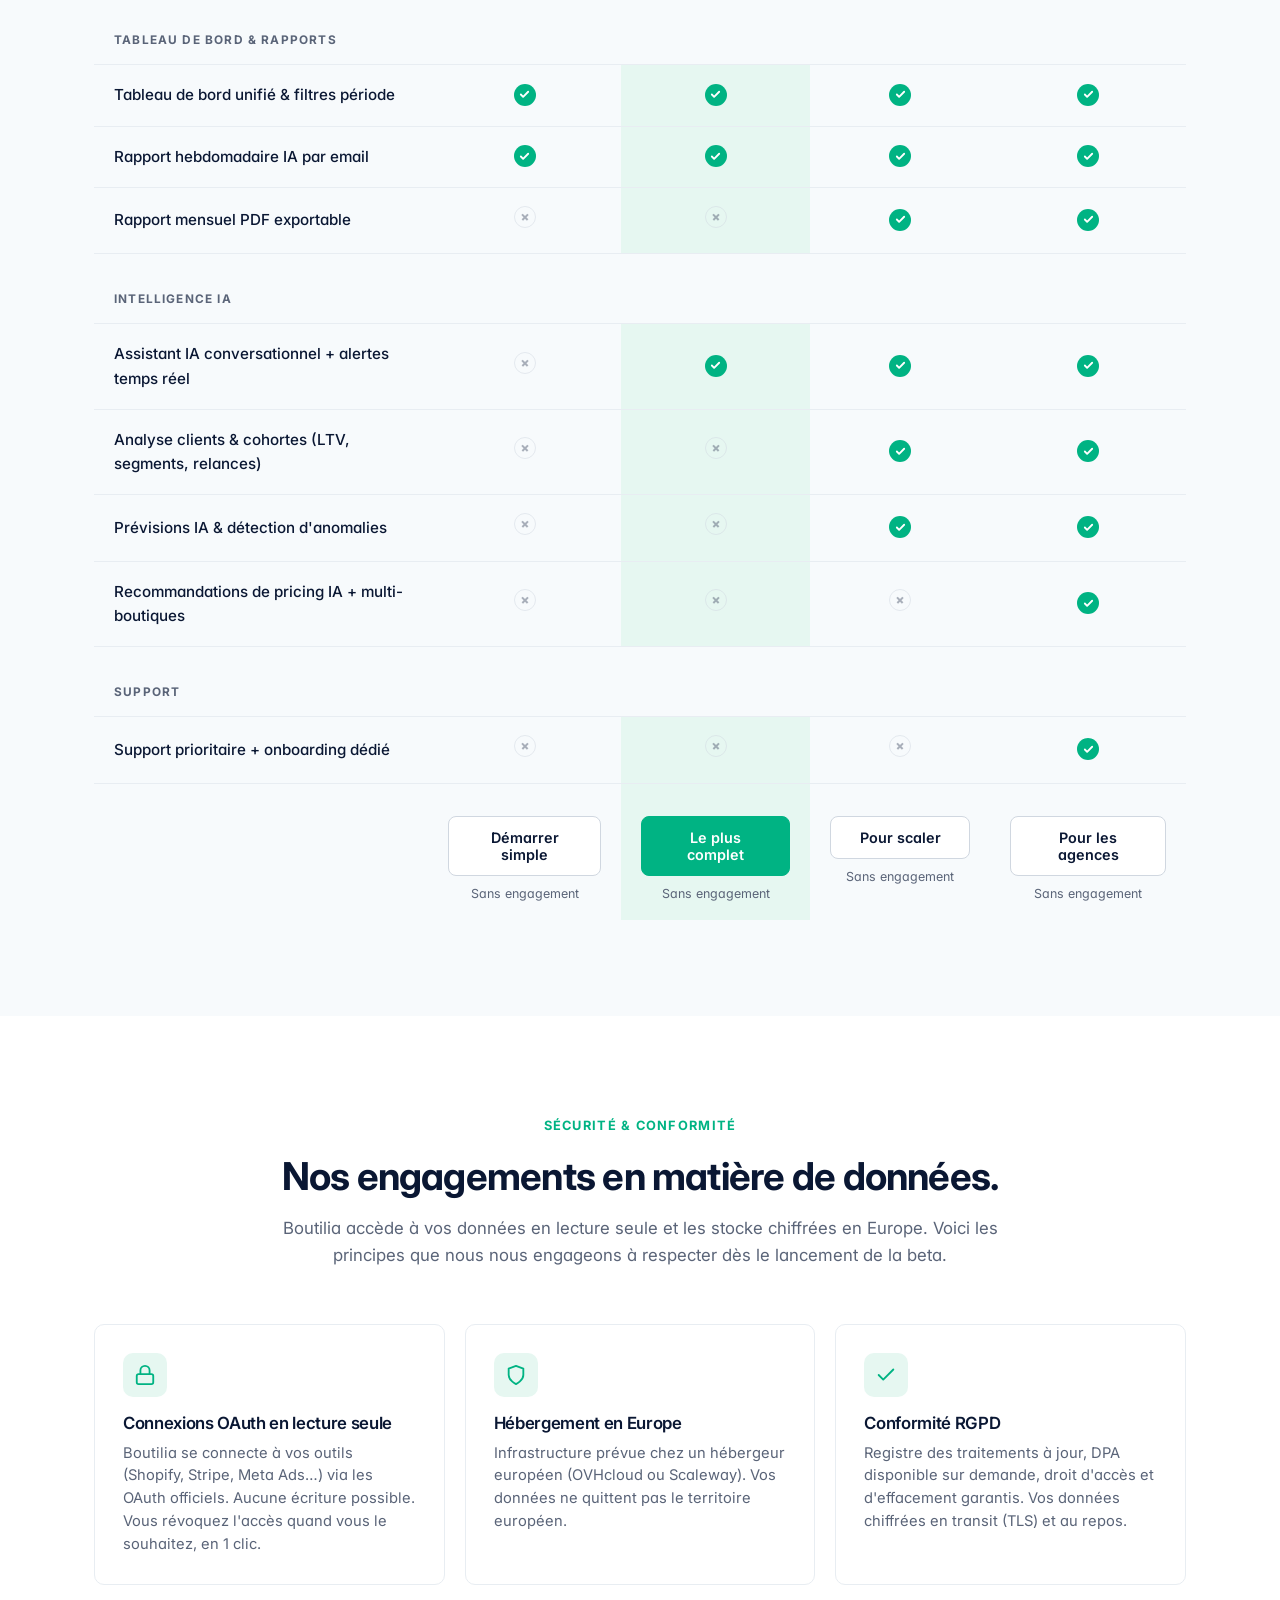
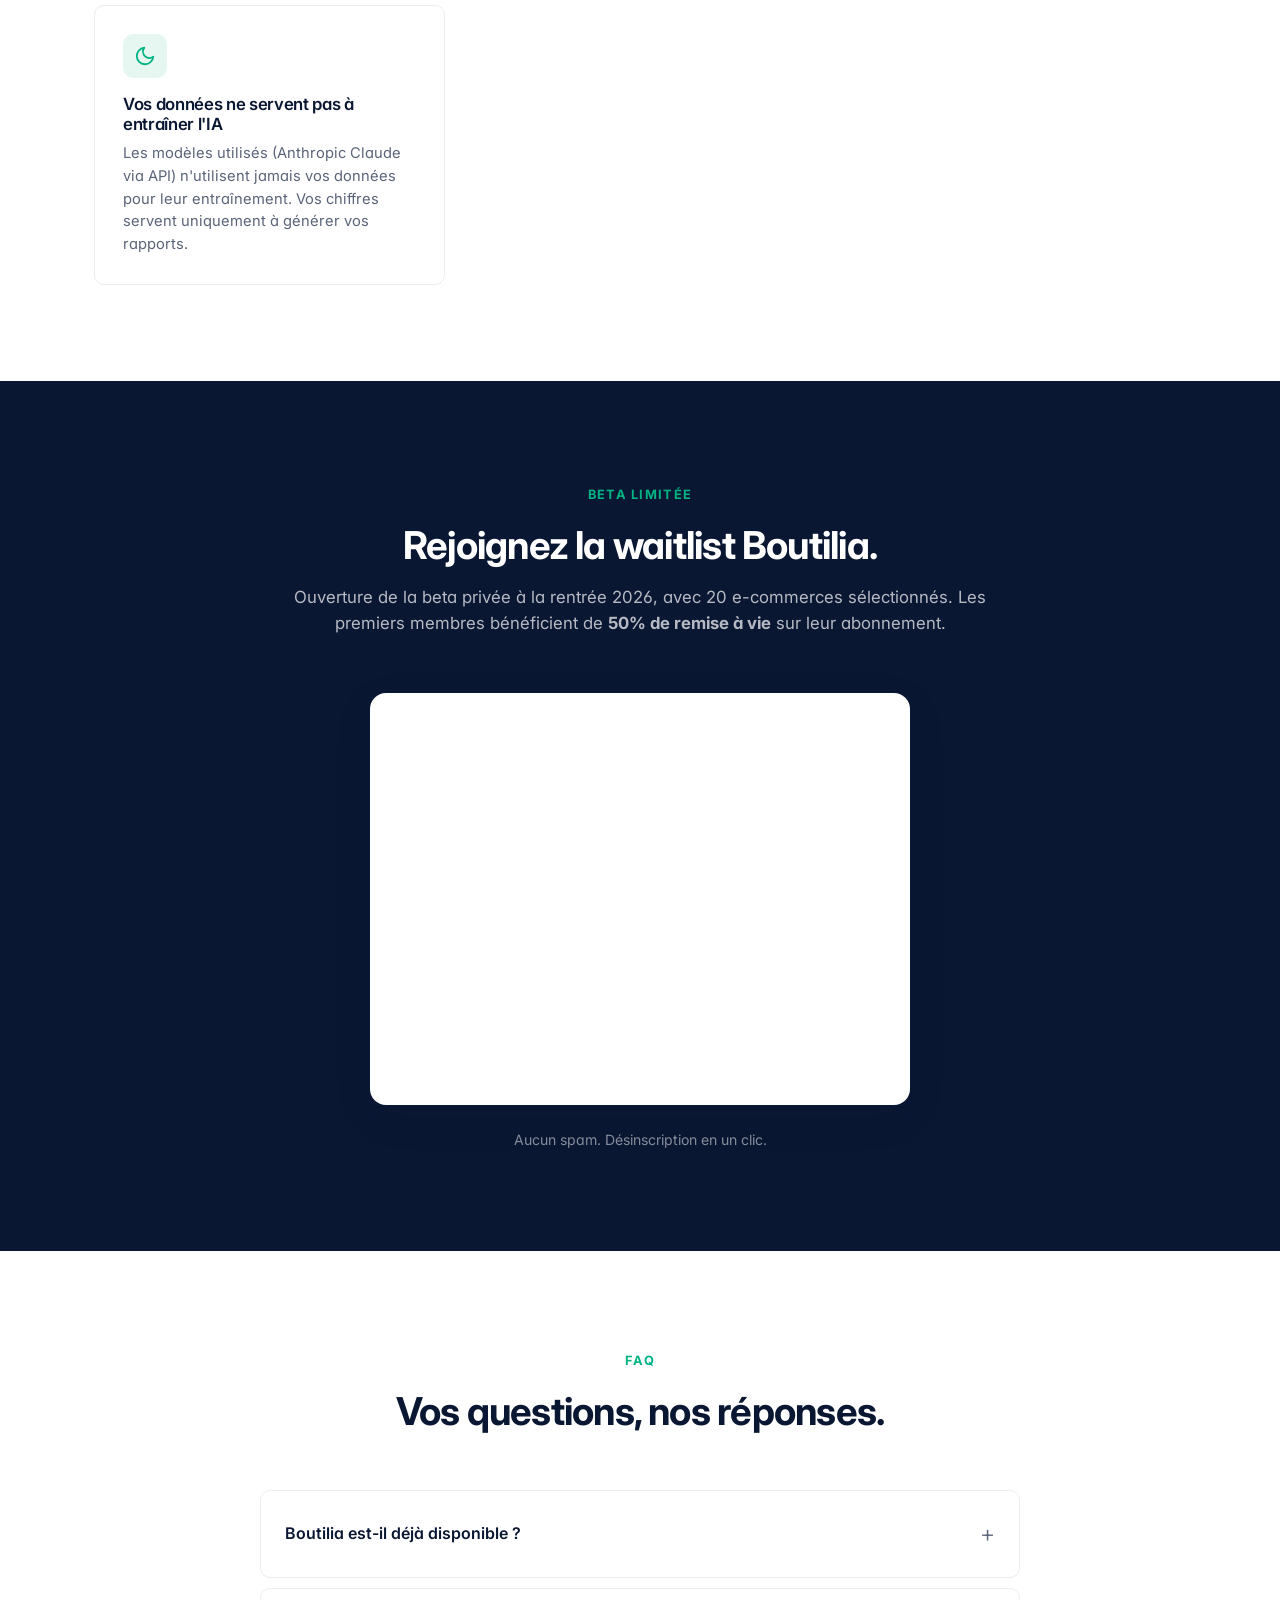
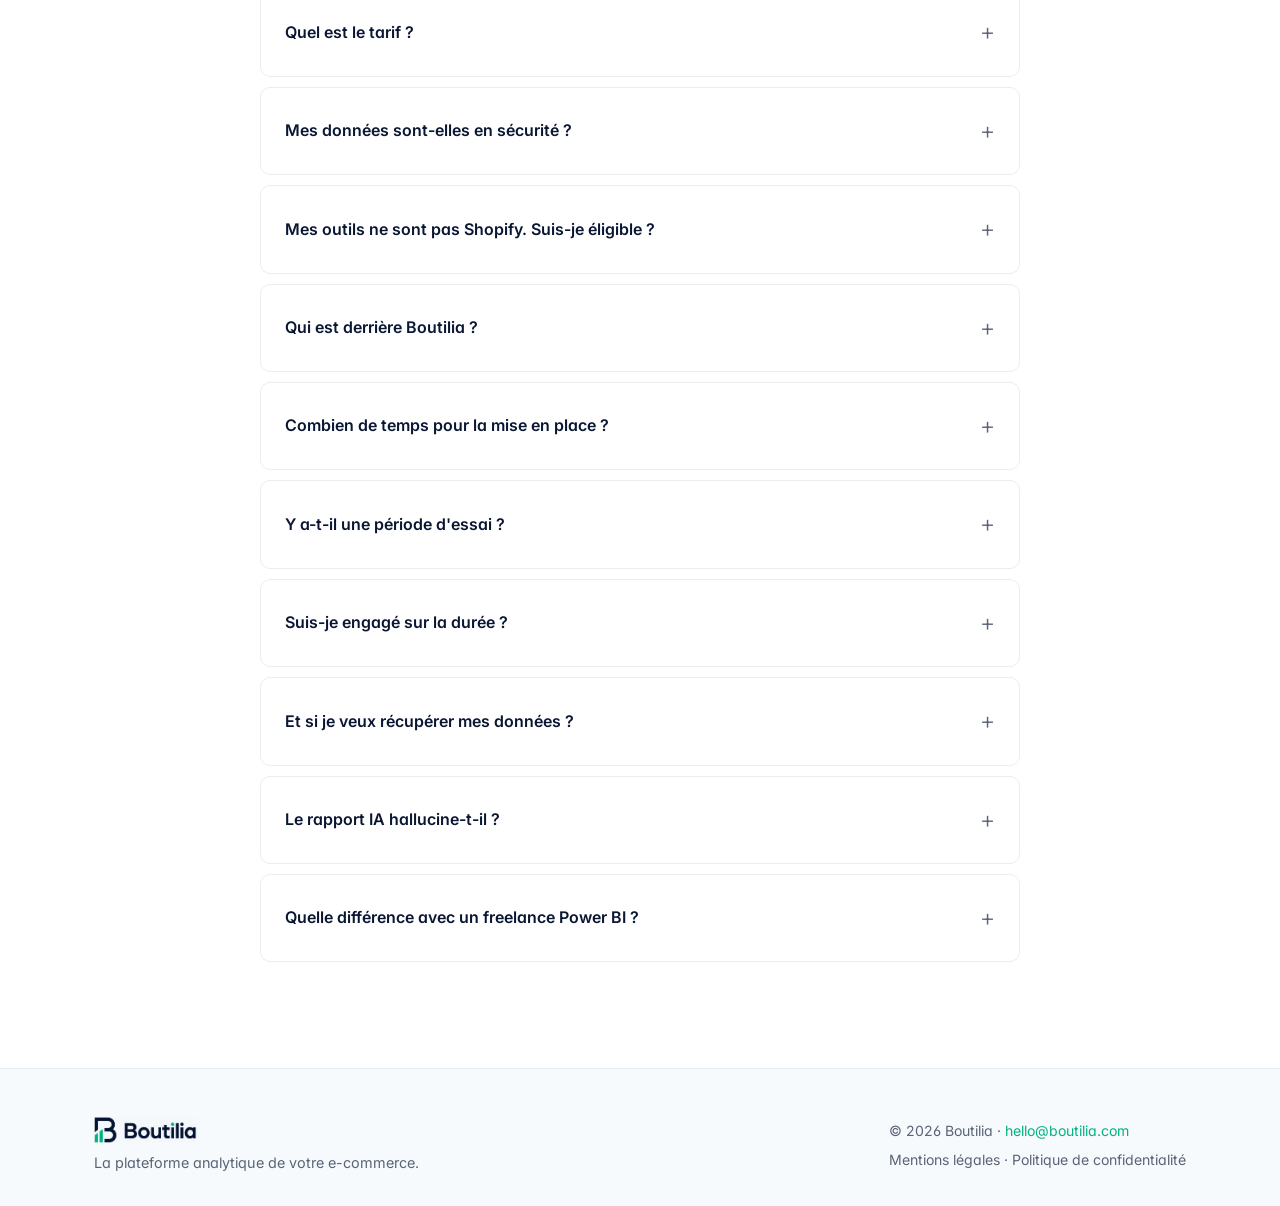
==== commit 26f7bce7: "Remplace mockup email redondant par bloc 'rapport du lundi'" ====
--- a/index.html
+++ b/index.html
@@ -316,39 +316,26 @@
     </div>
 </section>
 
-<!-- DÉMO -->
-<section class="demo">
-    <div class="container">
-        <div class="section-head">
-            <span class="eyebrow">Le rapport du lundi</span>
-            <h2>Chaque lundi, votre semaine résumée dans votre boîte mail.</h2>
-            <p class="section-sub">Un exemple du rapport automatique que vous recevez par email.</p>
-        </div>
-
-        <div class="email-mockup">
-            <div class="email-header">
-                <div class="email-from"><strong>Boutilia</strong> &lt;lundi@boutilia.com&gt;</div>
-                <div class="email-subject">Rapport hebdomadaire — Performances de votre boutique</div>
-            </div>
-            <div class="email-body">
-                <p class="email-intro"><strong>Performance contrastée : volume en baisse, panier moyen en progression.</strong></p>
-
-                <p class="email-section-title">Ce qui s'est passé :</p>
-                <ul>
-                    <li>Votre chiffre d'affaires recule de <strong>4,4%</strong> à <strong>10 844€</strong>, tiré par une chute de 14,3% du nombre de commandes (96 vs 112).</li>
-                    <li>Bonne nouvelle : votre panier moyen progresse de <strong>+11,5%</strong> à 112,96€ — vos clients achètent moins souvent mais plus cher.</li>
-                    <li>Le trio Sac Voyage + Sac XL Beige + Pochette Soirée représente <strong>60% du CA</strong>, avec Meta Ads qui génère 40% des ventes.</li>
-                </ul>
-
-                <p class="email-section-title">Mes recommandations :</p>
-                <ul>
-                    <li>Lancez une campagne de réactivation email sur vos clients inactifs — l'email ne génère que 910€, il y a du potentiel.</li>
-                    <li>Profitez du panier moyen élevé pour tester des bundles sur vos best-sellers ("Sac Voyage + Pochette").</li>
-                    <li>Diversifiez votre dépendance à Meta Ads : boostez TikTok Ads (471€ seulement) avec du contenu UGC.</li>
-                </ul>
-            </div>
-        </div>
-        <p class="demo-caption">Exemple généré par Boutilia à partir de données fictives. Pas une simple illustration marketing.</p>
+<!-- LE RAPPORT DU LUNDI -->
+<section class="monday">
+    <div class="container">
+        <div class="monday-card">
+            <div class="monday-icon">
+                <svg width="28" height="28" viewBox="0 0 24 24" fill="none" stroke="currentColor" stroke-width="2" stroke-linecap="round" stroke-linejoin="round">
+                    <rect x="2" y="4" width="20" height="16" rx="2"/>
+                    <path d="m22 7-8.97 5.7a1.94 1.94 0 0 1-2.06 0L2 7"/>
+                </svg>
+            </div>
+            <div class="monday-content">
+                <span class="eyebrow">Sans rien faire</span>
+                <h2>Ce rapport arrive dans votre boîte mail, chaque lundi matin.</h2>
+                <p>
+                    Pas besoin de vous connecter ni d'y penser. Chaque lundi à 7 h, Boutilia analyse
+                    votre semaine écoulée et vous envoie automatiquement votre rapport — avec vos chiffres,
+                    leurs variations et des recommandations concrètes pour la semaine à venir.
+                </p>
+            </div>
+        </div>
     </div>
 </section>
 
--- a/styles.css
+++ b/styles.css
@@ -426,6 +426,64 @@
     max-width: 680px;
     margin-left: auto;
     margin-right: auto;
+}
+
+/* ============ LE RAPPORT DU LUNDI ============ */
+.monday {
+    padding: 80px 0;
+}
+
+.monday-card {
+    max-width: 900px;
+    margin: 0 auto;
+    background: var(--bg-dark);
+    border-radius: var(--radius-lg);
+    padding: 48px;
+    display: flex;
+    align-items: center;
+    gap: 32px;
+}
+
+.monday-icon {
+    width: 64px;
+    height: 64px;
+    flex-shrink: 0;
+    background: rgba(0, 179, 131, 0.15);
+    border-radius: 16px;
+    display: flex;
+    align-items: center;
+    justify-content: center;
+    color: var(--accent);
+}
+
+.monday-content .eyebrow {
+    color: var(--accent);
+}
+
+.monday-content h2 {
+    color: white;
+    text-align: left;
+    font-size: clamp(1.4rem, 2.5vw, 1.9rem);
+    margin-bottom: 14px;
+}
+
+.monday-content p {
+    color: var(--text-light);
+    font-size: 1rem;
+    line-height: 1.6;
+}
+
+@media (max-width: 640px) {
+    .monday-card {
+        flex-direction: column;
+        text-align: center;
+        padding: 32px 24px;
+        gap: 20px;
+    }
+    .monday-content h2,
+    .monday-content .eyebrow {
+        text-align: center;
+    }
 }
 
 /* ============ DASHBOARD MOCKUP ============ */
